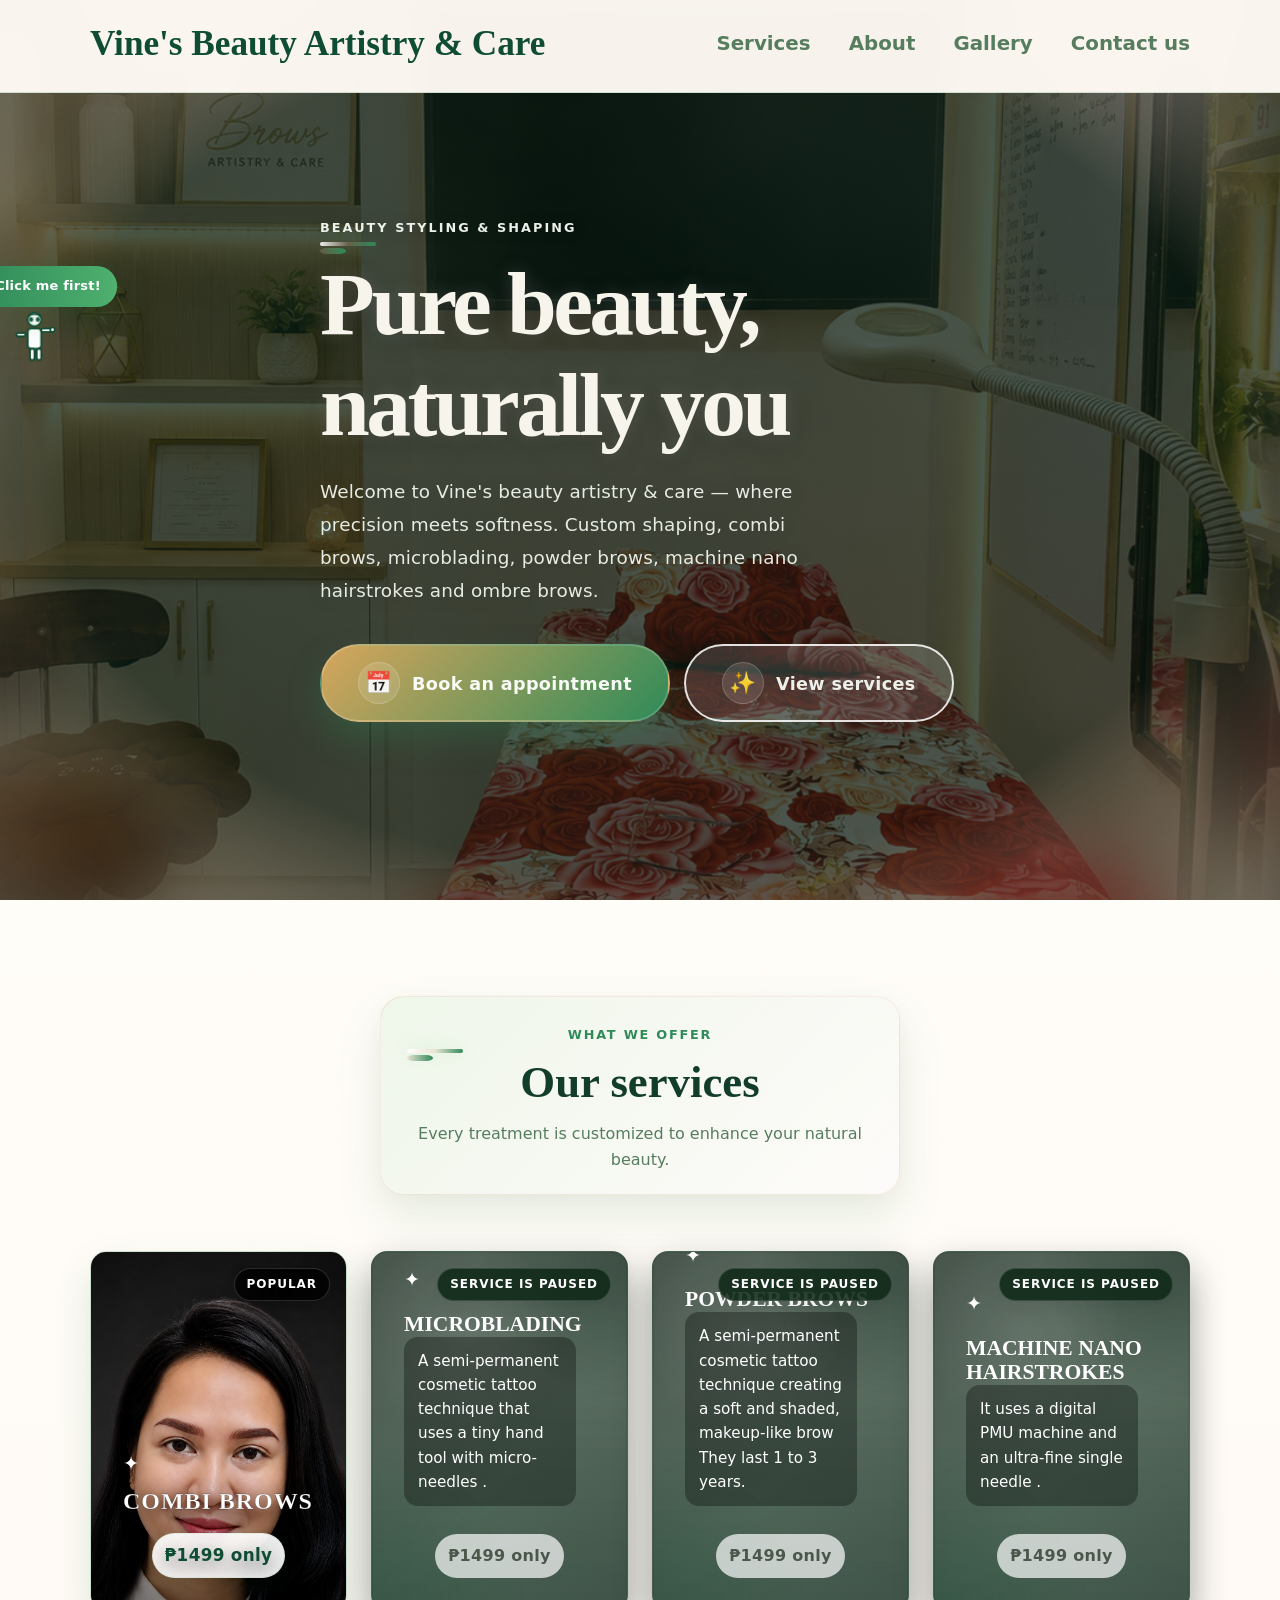
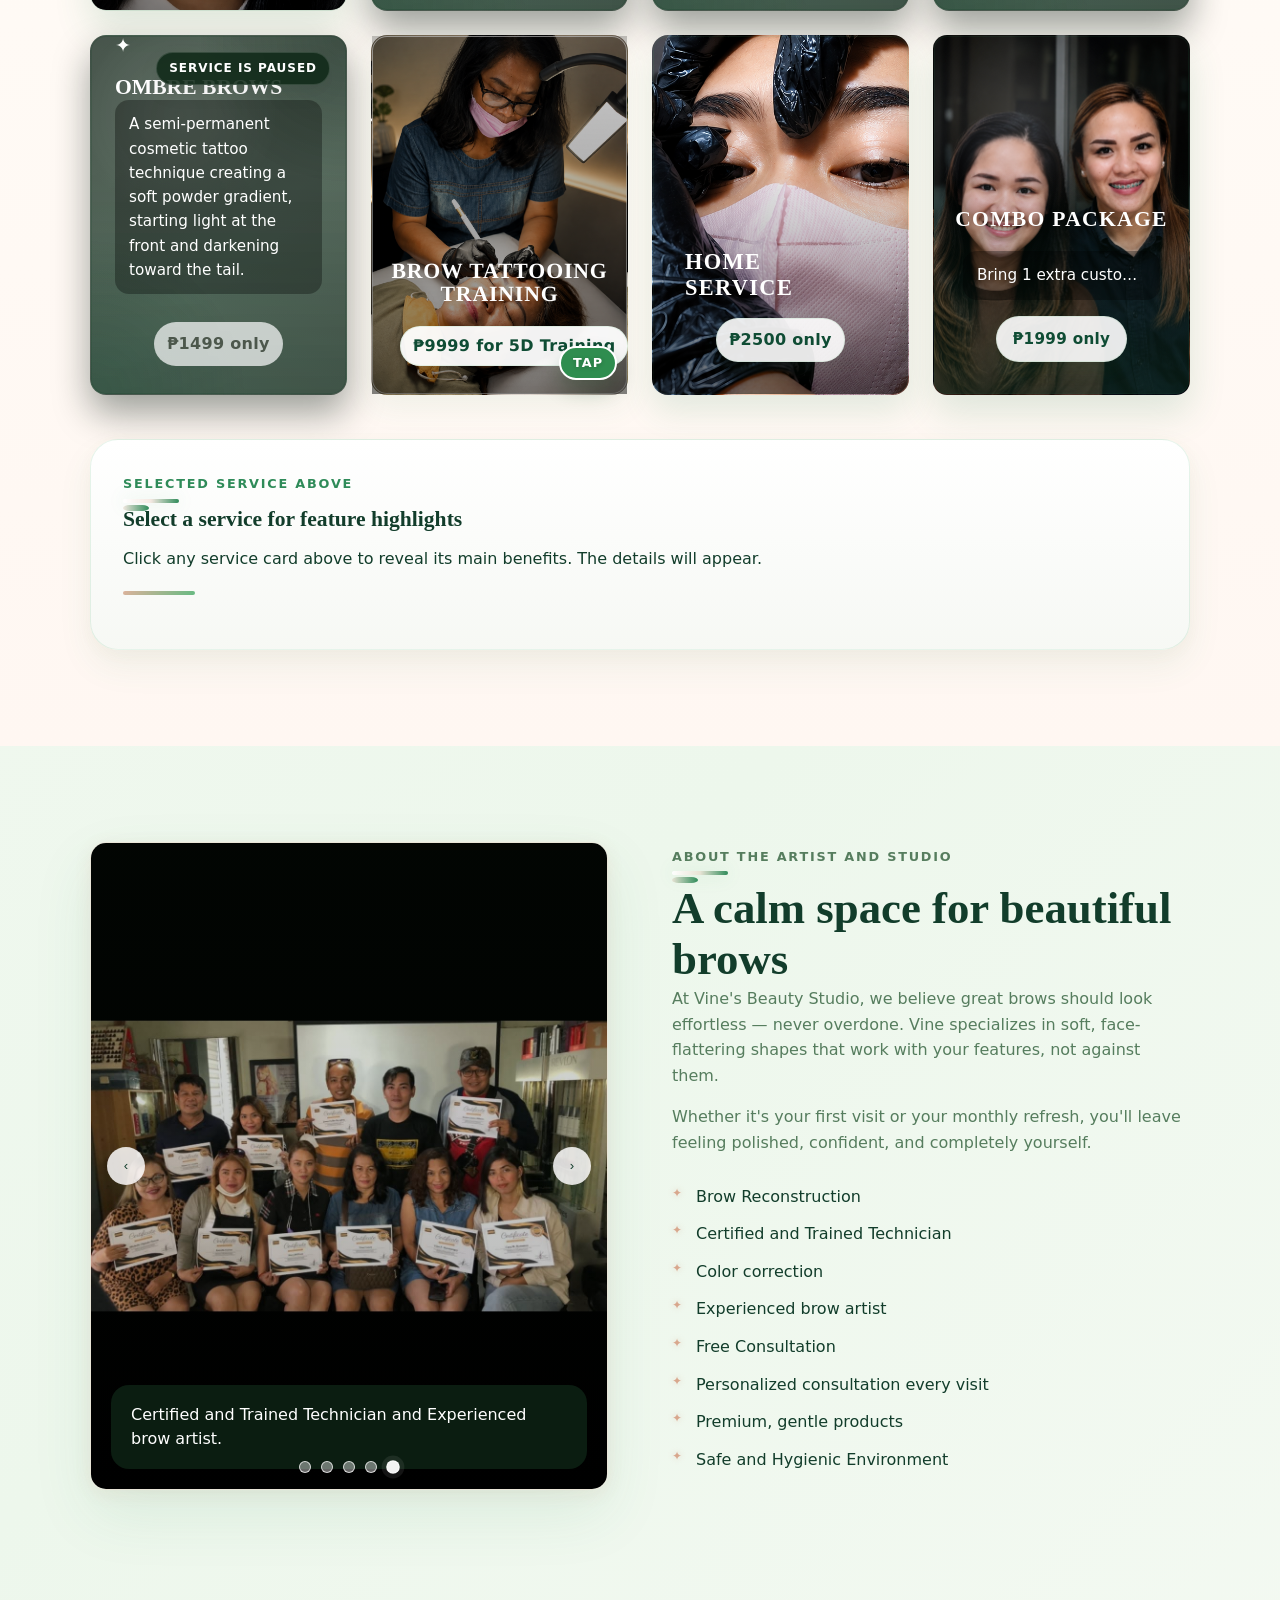
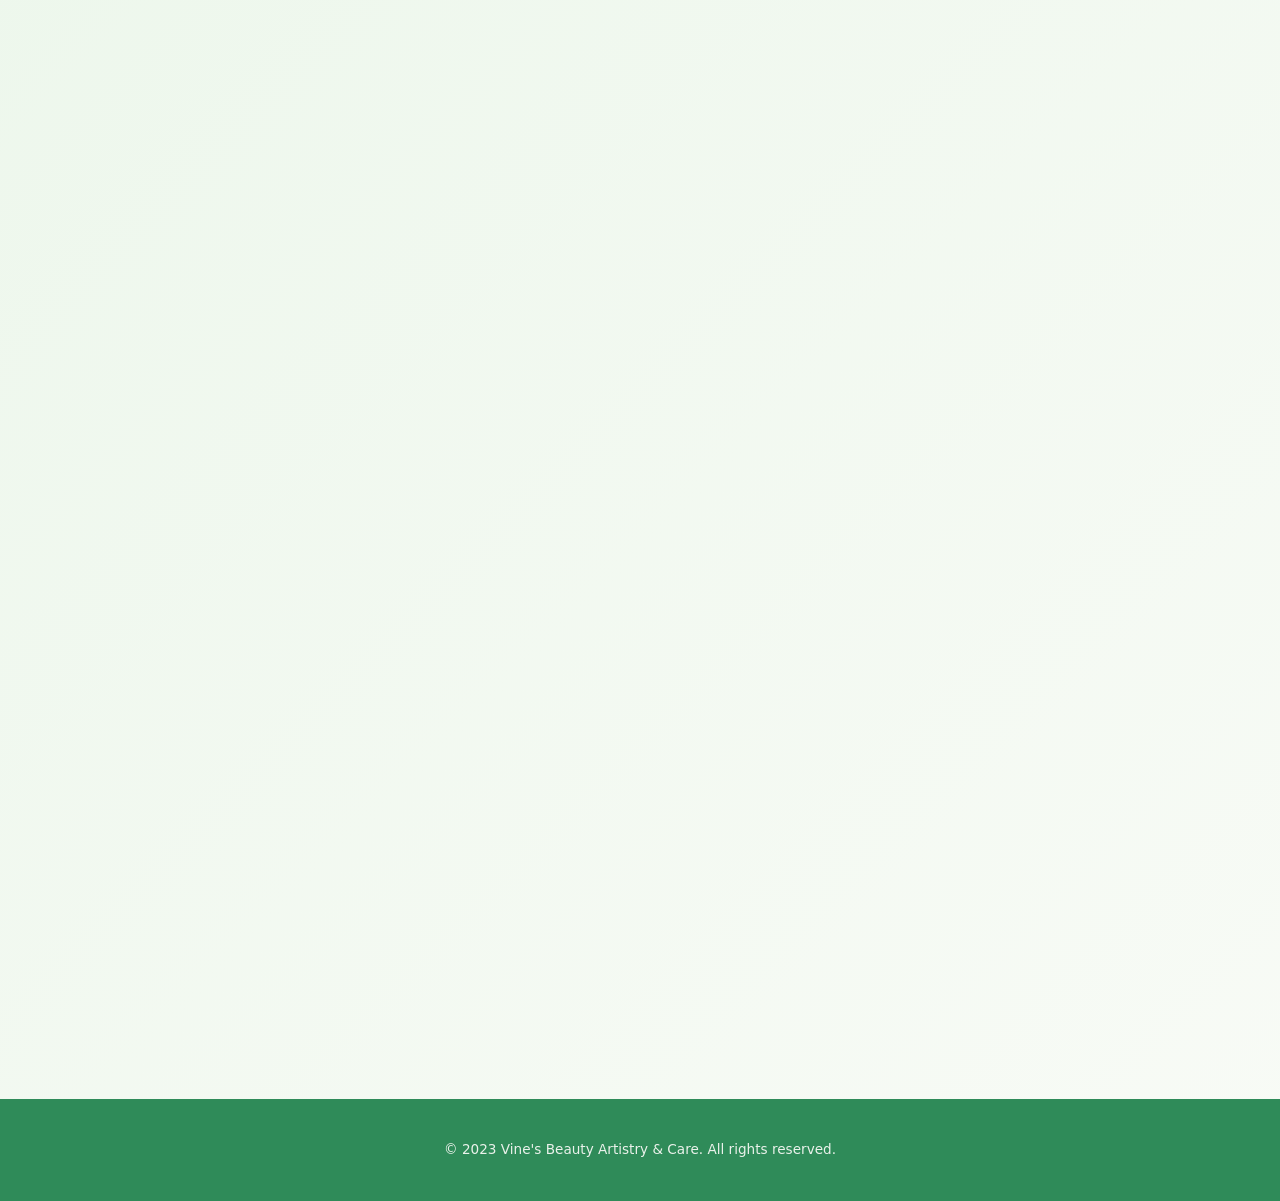
==== index.html @ ec3664be "Add files via upload" ====
<!DOCTYPE html>
<html lang="en">
<head>
  <meta charset="UTF-8">
  <meta name="viewport" content="width=device-width, initial-scale=1.0">
  <meta name="description" content="Vine's Beauty Artistry & Care — expert eyebrow shaping, lamination, and tinting in a calm, beautiful space.">
  <meta http-equiv="Content-Security-Policy" content="default-src 'self'; script-src 'self' 'unsafe-inline' https://fonts.googleapis.com https://fonts.gstatic.com; style-src 'self' 'unsafe-inline' https://fonts.googleapis.com https://fonts.gstatic.com; img-src 'self' data: https:; font-src 'self' https://fonts.gstatic.com data:; connect-src 'self' https://www.google.com https://formspree.io https://api.formspree.io; frame-src 'self' https://www.google.com; object-src 'none'; base-uri 'self'; form-action 'self' mailto: https://formspree.io; upgrade-insecure-requests">
  <meta http-equiv="X-Content-Type-Options" content="nosniff">
  <meta name="referrer" content="strict-origin-when-cross-origin">
  <meta name="permissions-policy" content="geolocation=(), microphone=(), camera=()">
  <title>Vine's Beauty Artistry & Care</title>
  <link rel="stylesheet" href="styles.css?v=8">
  <link rel="preconnect" href="https://fonts.googleapis.com">
  <link rel="preconnect" href="https://fonts.gstatic.com" crossorigin>
  <link href="https://fonts.googleapis.com/css2?family=Cormorant+Garamond:ital,wght@0,400;0,600;1,400&family=Outfit:wght@300;400;500;600&display=swap" rel="stylesheet">
  <!-- Styles consolidated in styles.css — moved inline styles to styles.css to match the inspected site's design and features. -->

</head>
<body>
  <header class="header" id="top">
    <nav class="nav container">
      <a href="#top" class="logo" id="site-logo">
       
        <span>Vine's Beauty Artistry & Care</span>
      </a>
      <button class="nav-toggle" id="nav-toggle" aria-label="Open menu">
        <span></span><span></span><span></span>
      </button>
      <ul class="nav-links" id="nav-links">
        <li><a href="#services">Services</a></li>
        <li><a href="#about">About</a></li>
        <li><a href="gallery.html" target="_blank">Gallery</a></li>
        <li><a href="#contact">Contact us</a></li>
      </ul>
    </nav>
  </header>

  <div class="logo-preview-modal" id="logo-preview-modal" aria-hidden="true">
    <div class="logo-preview-backdrop"></div>
    <div class="logo-preview-panel" role="dialog" aria-modal="true">
      <button class="close-logo-preview" id="close-logo-preview" aria-label="Close logo preview">×</button>
      <img src="logo/vines beauty.png" alt="Vine's logo enlarged preview" class="logo-preview-img" onerror="this.onerror=null; this.src='logo/vines-logo-fallback.svg';">
    </div>
  </div>
  <main>
    <section class="hero">
      <div class="hero-bg"></div>
      <div class="container hero-content tilt-surface">
        <p class="eyebrow">Beauty styling &amp; shaping</p>
        <h1 class="hero-title"><span class="hero-left">Pure&nbsp;beauty,</span><br><span class="hero-right">naturally you</span></h1>
        <p class="hero-text">Welcome to Vine's beauty artistry & care — where precision meets softness. Custom shaping, combi brows, microblading, powder brows, machine nano hairstrokes and ombre brows.</p>
        <div class="hero-actions">
          <a href="#contact" class="btn btn-primary booking-trigger hero-btn-left"><span class="btn-icon">📅</span>Book an appointment</a>
          <a href="#services" class="btn btn-outline hero-btn-right"><span class="btn-icon">✨</span>View services</a>
        </div>
      </div>
    </section>

    <section class="services section" id="services">
      <div class="container">

        <!-- Eyebrow helper: clickable waving character on the left of the Services area -->
        <div class="eyebrow-helper" role="button" tabindex="0" aria-label="Click me first" title="Click me first">
          <!-- Stylized person SVG with subtle details: eyes, eyebrow, soft bg ring -->
          <svg class="eyebrow-svg" viewBox="0 0 64 64" xmlns="http://www.w3.org/2000/svg" aria-hidden="true" role="img">
            <defs>
              <linearGradient id="g-emerald" x1="0" x2="1">
                <stop offset="0%" stop-color="#2f8b59" />
                <stop offset="100%" stop-color="#4fb06f" />
              </linearGradient>
            </defs>
            <!-- soft background ring for an elevated look -->

            <!-- head & face group (keeps original placement) -->
            <g class="helper-figure" transform="translate(0,0)">
              <!-- head -->
              <circle cx="20" cy="12" r="6" fill="#fff" stroke="url(#g-emerald)" stroke-width="1.4"/>

              <!-- eyes (will blink) -->
              <g class="face-eyes" fill="#123d2b">
                <ellipse class="eye" cx="17" cy="12" rx="1.1" ry="1.1" />
                <ellipse class="eye" cx="23" cy="12" rx="1.1" ry="1.1" />
              </g>

              <!-- eyebrow (stylized) -->
              <path class="brow" d="M15 9 C17 6.5, 23 6.5, 25 9" stroke="#123d2b" stroke-width="1.6" stroke-linecap="round" fill="none" />

              <!-- body -->
              <rect x="14" y="20" width="12" height="18" rx="3" fill="#fff" stroke="url(#g-emerald)" stroke-width="1.4"/>

              <!-- left arm (static) -->
              <rect x="4" y="24" width="8" height="3" rx="1.5" fill="#fff" stroke="url(#g-emerald)" stroke-width="1.1"/>

              <!-- right arm (waving) -->
              <g class="wave-arm">
                <rect x="26" y="20" width="10" height="3" rx="1.5" fill="#fff" stroke="url(#g-emerald)" stroke-width="1.1"/>
                <circle cx="36" cy="21" r="2" fill="#fff" stroke="url(#g-emerald)" stroke-width="1.1"/>
              </g>

              <!-- legs -->
              <rect class="leg leg-left" x="16" y="38" width="4" height="10" rx="2" fill="#fff" stroke="url(#g-emerald)" stroke-width="1.1"/>
              <rect class="leg leg-right" x="22" y="38" width="4" height="10" rx="2" fill="#fff" stroke="url(#g-emerald)" stroke-width="1.1"/>
            </g>
          </svg>

          <!-- Visible callout so users see the instruction immediately -->
          <span class="helper-callout" aria-hidden="true">Click me first!</span>

          <div class="helper-panel" role="dialog" aria-hidden="true">
            <p class="helper-text">If you want to avail a paused service, kindly direct message below.</p>
            <div class="helper-actions">
              <a href="#contact" class="btn btn-outline helper-btn">Message us</a>
              <button class="helper-close" aria-label="Close helper">Close</button>
            </div>
          </div>
        </div>

        <div class="section-header">
          <p class="eyebrow">What we offer</p>
          <h2>Our services</h2>
          <p class="section-desc">Every treatment is customized to enhance your natural beauty.</p>
        </div>
        <div class="service-grid">
          <article class="service-card training-card combi-card featured tilt-surface" data-service="COMBI BROWS" role="button" tabindex="0" aria-label="Show combi brows service features">
            <div class="combi-image-wrapper" aria-hidden="true">
              <img src="combi2.png" alt="Combi brows" />
            </div>
            <div class="training-overlay"></div>
            <div class="training-content">
              <div class="service-badge">Popular</div>
              <div class="service-icon">✦</div>
              <h3>COMBI BROWS</h3>
             
              <span class="price training-price">₱1499 only</span>
            </div>
          </article>
          <article class="service-card image-card unavailable tilt-surface" data-service="MICROBLADING" role="button" tabindex="0" aria-disabled="true" aria-label="Microblading currently unavailable">
            <div class="service-overlay"></div>
            <div class="image-card-content">
              <div class="service-badge unavailable-badge">Service is Paused</div>
              <div class="service-icon">✦</div>
              <h3>MICROBLADING</h3>
              <p>A semi-permanent cosmetic tattoo technique that uses a tiny hand tool with micro-needles .</p>
              <span class="price">₱1499 only</span>
            </div>
          </article>
          <article class="service-card image-card unavailable tilt-surface" data-service="POWDER BROWS" role="button" tabindex="0" aria-disabled="true" aria-label="Powder brows currently unavailable">
            <div class="service-overlay"></div>
            <div class="image-card-content">
              <div class="service-badge unavailable-badge">Service is Paused</div>
              <div class="service-icon">✦</div>
              <h3>POWDER BROWS</h3>
              <p>A semi-permanent cosmetic tattoo technique creating a soft and shaded, makeup-like brow They last 1 to 3 years.</p>
              <span class="price">₱1499 only</span>
            </div>
          </article>
          <article class="service-card image-card unavailable tilt-surface" data-service="MACHINE NANO HAIRSTROKES" role="button" tabindex="0" aria-disabled="true" aria-label="Machine nano hairstrokes currently unavailable">
            <div class="service-overlay"></div>
            <div class="image-card-content">
              <div class="service-badge unavailable-badge">Service is Paused</div>
              <div class="service-icon">✦</div>
              <h3>MACHINE NANO HAIRSTROKES</h3>
              <p>It uses a digital PMU machine and an ultra-fine single needle .</p>
              <span class="price">₱1499 only</span>
            </div>
          </article>
          <article class="service-card image-card ombre-card unavailable tilt-surface" data-service="OMBRE BROWS" role="button" tabindex="0" aria-disabled="true" aria-label="Ombre brows currently unavailable">
            <div class="service-overlay"></div>
            <div class="image-card-content">
              <div class="service-badge unavailable-badge">Service is Paused</div>
              <div class="service-icon">✦</div>
              <h3>OMBRE BROWS</h3>
              <p>A semi-permanent cosmetic tattoo technique creating a soft powder gradient, starting light at the front and darkening toward the tail.</p>
              <span class="price">₱1499 only</span>
            </div>
          </article>
          <article class="service-card training-card training-link tilt-surface" data-training-card="brow-tattooing" role="button" tabindex="0" aria-label="Learn more about Brow Tattooing Training" style="background-image: url('studio1.png');">
            <div class="training-overlay"></div>
            <div class="training-content">
              <div class="service-icon">✦</div>
              <h3 class="training-title"><span class="title-main">Brow tattooing</span><span class="title-sub">Training</span></h3>
             
              <span class="price training-price">₱9999 for 5D Training</span>
            </div>
          </article>
          <article class="service-card image-card home-service-card tilt-surface" data-service="HOME SERVICE" role="button" tabindex="0" aria-label="Show home service features" style="background-image: url('home12.png');">
            <div class="service-overlay"></div>
            <div class="image-card-content">
              <h3>Home Service</h3>
              <span class="price">₱2500 only</span>
            </div>
          </article>
          <article class="service-card image-card combo-package-card tilt-surface" data-service="COMBO PACKAGE" role="button" tabindex="0" aria-label="Show combo package service features" style="background-image: url('combo3.png'); background-position: center 28%;">
            <div class="service-overlay"></div>
            <div class="image-card-content">
              <h3>Combo package</h3>
              <p>Bring 1 extra customer</p>
              <span class="price">₱1999 only</span>
            </div>
          </article>
        </div>
        <div class="service-details-panel" id="service-details-panel" aria-live="polite">
          <div class="service-details-header">
            <p class="eyebrow">Selected service above</p>
            <h3 id="service-details-title">Select a service for feature highlights</h3>
            <p class="service-details-copy" id="service-details-copy">Click any service card above to reveal its main benefits. The details will appear.</p>
          </div>
          <ul class="service-feature-list" id="service-features-list" aria-label="Service highlights"></ul>
        </div>
          </div>
        </div>
      </div>
    </section>

    <section class="about section" id="about">
      <div class="container about-grid">
        <div class="about-visual">
          <div class="about-frame tilt-surface">
            <div class="about-slider" aria-roledescription="carousel" aria-label="Eyebrow highlights slideshow">
              <div class="about-slide" style="background-image: url('IMG_2808111.jpeg');" role="group" aria-roledescription="slide" aria-label="Soft natural brow shading highlight">
                <div class="slide-caption">Safe and Hygienic Environment with premium products.</div>
              </div>
              <div class="about-slide" style="background-image: url('high.jpg');" role="group" aria-roledescription="slide" aria-label="Full brow restoration and shimmer">
                <div class="slide-caption">Personalized consultation every visit and Free Consultation.</div>
              </div>
              <div class="about-slide" style="background-image: url('train.jpg');" role="group" aria-roledescription="slide" aria-label="Delicate hair strokes and sculpted arch">
                <div class="slide-caption">Delicate hair strokes and sculpted arch for everyday elegance.</div>
              </div>
              <div class="about-slide active" style="background-image: url('Combi-Browns/IMG_2798.jpeg');" role="group" aria-roledescription="slide" aria-label="Defined brows with subtle glow">
                <div class="slide-caption">Eyebrow tattoo healing process 4 to 8 weeks</div>
              </div>
              <div class="about-slide" style="background-image: url('cert..jpg');" role="group" aria-roledescription="slide" aria-label="Elegant brow shape and soft highlight">
                <div class="slide-caption">Certified and Trained Technician and Experienced brow artist.</div>
              </div>
              <button class="slide-nav prev" type="button" aria-label="Show previous highlight">‹</button>
              <button class="slide-nav next" type="button" aria-label="Show next highlight">›</button>
              <div class="slider-controls" role="tablist" aria-label="Slide selection">
                <button class="slide-dot" type="button" aria-label="Show slide 1"></button>
                <button class="slide-dot" type="button" aria-label="Show slide 2"></button>
                <button class="slide-dot" type="button" aria-label="Show slide 3"></button>
                <button class="slide-dot active" type="button" aria-label="Show slide 4"></button>
                <button class="slide-dot" type="button" aria-label="Show slide 5"></button>
              </div>
            </div>
          </div>
        </div>
        <div class="about-content">
          <p class="eyebrow">About the Artist and studio</p>
          <h2>A calm space for beautiful brows</h2>
          <p>At Vine's Beauty Studio, we believe great brows should look effortless — never overdone. Vine specializes in soft, face-flattering shapes that work with your features, not against them.</p>
          <p>Whether it's your first visit or your monthly refresh, you'll leave feeling polished, confident, and completely yourself.</p>
          <ul class="about-list">
            <li>Brow Reconstruction</li>
            <li>Certified and Trained Technician</li>
            <li>Color correction</li>
            <li>Experienced brow artist</li>
            <li>Free Consultation</li>
            <li>Personalized consultation every visit</li>
            <li>Premium, gentle products</li>
            <li>Safe and Hygienic Environment</li>
          </ul>
        </div>
      </div>
    </section>


    <section class="contact section" id="contact">
      <div class="container contact-grid">
        <div class="contact-info">
          <p class="eyebrow">Get in touch</p>
          <h2>Book your visit</h2>
          <p>Ready for your best brows? Request your preferred appointment time or direct message below.</p>
          <div class="contact-details">
            <div class="detail">
              <strong>Hours</strong>
              <span>Monday – Sunday, 8am – 7pm</span>
            </div>
            <div class="detail">
              <strong>Phone</strong>
              <a href="tel:+639165035223">09165035223</a>
            </div>
            <div class="detail">
              <strong>Messenger</strong>
              <span>Vine C. Parel</span>
            </div>
            <div class="detail">
              <strong>Facebook</strong>
              <a href="https://www.facebook.com/kelly.canoy.9" target="_blank" rel="noopener noreferrer">https://www.facebook.com/kelly.canoy.9</a>
            </div>

            <div class="detail">
              <strong>Email</strong>
              <a href="mailto:vinacanoy@gmail.com" target="_blank" rel="noopener noreferrer">vinacanoy@gmail.com</a>
            </div>
            <div class="detail">
              <strong>Location</strong>
              <span>48 Palawan Street, Quezon City, Metro Manila</span>
              <div class="map-container" aria-hidden="false">
                <iframe
                  src="https://www.google.com/maps?q=46%20Palawan%20Street%2C%20Quezon%20City%2C%20Metro%20Manila&output=embed"
                  allowfullscreen="" loading="lazy" referrerpolicy="no-referrer-when-downgrade"></iframe>
              </div>
              
            </div>
          </div>
        </div>
        <form class="contact-form" id="contact-form" novalidate action="https://formspree.io/f/xgogjvwv" data-endpoint="https://formspree.io/f/xgogjvwv" method="POST">
          <!-- Booking requests are sent through Formspree and delivered to the artist email. -->
          <input type="hidden" name="_replyto" id="_replyto">
          <input type="hidden" name="_subject" id="_subject" value="">
          <label>
            Name
            <input type="text" id="user_name" name="name" placeholder="Your name" required minlength="2" maxlength="80" autocomplete="name">
          </label>
          <label>
            Email
            <input type="email" id="user_email" name="email" placeholder="you@email.com" required maxlength="120" autocomplete="email" inputmode="email">
          </label>
          <label>
            Service
            <select id="service" name="service" required>
              <option value="">Choose a service</option>
              <option>BROW TATTOOING TRAINING</option>
              <option>COMBI BROWS</option>
              <option>MACHINE NANO HAIRSTROKES</option>
              <option>MICROBLADING</option>
              <option>OMBRE BROWS</option>
              <option>POWDER BROWS</option>
              <option>HOME SERVICE</option>
              <option>COMBO PACKAGE</option>
              <option>Not sure yet</option>
            </select>
          </label>
          <label>
            Preferred date
            <input type="date" id="preferred_date" name="preferred_date" required>
          </label>
          <label>
            Preferred time
            <input type="time" id="preferred_time" name="preferred_time" required>
          </label>
          <label>
            Message
            <textarea id="message" name="message" rows="4" placeholder="Questions, preferences, etc." maxlength="1000"></textarea>
          </label>
          <button type="submit" class="btn btn-primary btn-full" id="booking-submit">Send request</button>
          <p class="form-hint">We'll send you a confirmation and the artist will reach out to confirm your appointment.</p>
          <p class="form-note" id="form-note" hidden>✓ Thank you! We'll be in touch soon.</p>
          <p class="form-confirmation">The artist will review your request and confirm or reschedule the appointment if the requested slot is already taken.</p>
        </form>
      </div>
    </section>
  </main>

  <div class="training-modal" id="training-modal" aria-hidden="true">
    <div class="training-modal-backdrop"></div>
    <div class="training-modal-content" role="dialog" aria-modal="true" aria-labelledby="training-title">
      <button class="modal-close" id="training-modal-close" aria-label="Close training details">×</button>
      <h3 id="training-title">Transform Your Skills with Brow Tattooing Training</h3>
      <p class="training-modal-text">Are you ready to tap into the booming beauty industry? Brow tattooing is a high-demand skill that's perfect for makeup artists and estheticians looking to enhance natural beauty.</p>
      <p class="training-modal-text">Lucrative Career: Earn a great income as a certified SPMU artist</p>
      <p class="training-modal-text">Creative Expression: Help clients boost their confidence with perfect brows</p>
      <p class="training-modal-text">Flexibility: Work on your own schedule, be your own boss!</p>
      <p class="training-modal-text">Growing Demand: Join a thriving industry with endless opportunities</p>
      <p class="training-modal-text training-modal-tagline">Get Trained. Get Certified. Get Ahead!</p>
      <div class="training-modal-actions">
        <a href="#contact" class="btn btn-primary booking-trigger">Book training</a>
      </div>
    </div>
  </div>

  <div class="booking-overlay" id="booking-overlay" aria-hidden="true">
    <div class="booking-sheen"></div>
    <div class="booking-figure" aria-hidden="true">
      <div class="booking-figure-head"></div>
      <div class="booking-figure-body"></div>
      <div class="booking-figure-arm left"></div>
      <div class="booking-figure-arm right"></div>
      <div class="booking-figure-leg left"></div>
      <div class="booking-figure-leg right"></div>
    </div>
  </div>
  <footer class="footer">
    <div class="container footer-inner">

      <p class="footer-copy">&copy; 2023 Vine's Beauty Artistry & Care. All rights reserved.</p>
    </div>
  </footer>
 
  <script src="script.js"></script>
  <!-- Lightbox modal for single-image viewing -->
  <div id="lightbox" class="lightbox" aria-hidden="true">
    <div class="lightbox-backdrop"></div>
    <div class="lightbox-content" role="dialog" aria-modal="true">
      <button class="lightbox-close" aria-label="Close">×</button>
      <button class="lightbox-prev" aria-label="Previous image">‹</button>
      <div class="lightbox-figure">
        <img src="" alt="" class="lightbox-img">
        <p class="lightbox-caption"></p>
      </div>
      <button class="lightbox-next" aria-label="Next image">›</button>
    </div>
  </div>
  
  <script>
    // Auto-hide header: hide after inactivity, show on mouse/touch movement or focus
    (function(){
      const header = document.querySelector('.header');
      if(!header) return;
      header.classList.add('auto-hide');

      let hideTimer = null;
      const idleDelay = 2000; // ms before hiding
      const smallMoveThreshold = 8; // px — ignore tiny jitter
      let lastPos = { x: null, y: null };

      function clearHideTimer(){ if(hideTimer) { clearTimeout(hideTimer); hideTimer = null; } }
      function scheduleHide(delay = idleDelay){ clearHideTimer(); hideTimer = setTimeout(() => {
        header.classList.add('hidden');
        header.setAttribute('aria-hidden','true');
      }, delay); }

      function showHeader(){
        header.classList.remove('hidden');
        header.setAttribute('aria-hidden','false');
        scheduleHide();
      }

      function handlePointerMove(e){
        let x, y;
        if(e.touches && e.touches[0]){ x = e.touches[0].clientX; y = e.touches[0].clientY; }
        else { x = e.clientX; y = e.clientY; }
        if(lastPos.x === null || Math.hypot(x - lastPos.x, y - lastPos.y) > smallMoveThreshold){
          lastPos = { x, y };
          showHeader();
        }
      }

      // Show header when user focuses any control inside it (keyboard navigation)
      document.addEventListener('focusin', (evt)=>{ if(header.contains(evt.target)) showHeader(); });

      // Show on meaningful pointer movement or touch
      document.addEventListener('mousemove', handlePointerMove, { passive: true });
      document.addEventListener('touchstart', handlePointerMove, { passive: true });
      document.addEventListener('touchmove', handlePointerMove, { passive: true });

      // Also show when user scrolls or moves the cursor near the top edge
      document.addEventListener('wheel', showHeader, { passive: true });
      document.addEventListener('mouseenter', (e) => { if(e.clientY < 80) showHeader(); });

      // When user leaves the header area, re-arm a quicker hide
      header.addEventListener('mouseleave', () => scheduleHide(900));

      // Start auto-hide shortly after load
      scheduleHide(1200);

      // Make header focusable for accessibility if needed
      if(!header.hasAttribute('tabindex')) header.setAttribute('tabindex', '-1');
    })();
  </script>
  <script>
    // About section slideshow for eyebrow highlights
    (function(){
      const slider = document.querySelector('.about-slider');
      if(!slider) return;
      const slides = Array.from(slider.querySelectorAll('.about-slide'));
      const dots = Array.from(slider.querySelectorAll('.slide-dot'));
      let currentIndex = 0;
      let autoTimer = null;
      const slideDurations = [3000, 3000, 3000, 3000, 3000];
 
      function setActiveSlide(index){
        if(index < 0 || index >= slides.length) return;
        slides.forEach((slide, slideIndex) => {
          const isActive = slideIndex === index;
          slide.classList.toggle('active', isActive);
          slide.setAttribute('aria-hidden', String(!isActive));
        });
        dots.forEach((dot, dotIndex) => {
          const isActive = dotIndex === index;
          dot.classList.toggle('active', isActive);
          dot.setAttribute('aria-selected', String(isActive));
        });
        currentIndex = index;
      }

      function nextSlide(){
        setActiveSlide((currentIndex + 1) % slides.length);
      }
 
      function startAutoCycle(){
        stopAutoCycle();
        autoTimer = setTimeout(() => {
          nextSlide();
          startAutoCycle();
        }, slideDurations[currentIndex] || 3000);
      }

      function stopAutoCycle(){
        if(autoTimer){
          clearTimeout(autoTimer);
          autoTimer = null;
        }
      }

      dots.forEach((dot, index) => {
        dot.addEventListener('click', () => {
          setActiveSlide(index);
          startAutoCycle();
        });
      });

      const prevBtn = slider.querySelector('.slide-nav.prev');
      const nextBtn = slider.querySelector('.slide-nav.next');

      if(prevBtn){
        prevBtn.addEventListener('click', () => {
          setActiveSlide((currentIndex - 1 + slides.length) % slides.length);
          startAutoCycle();
        });
      }
      if(nextBtn){
        nextBtn.addEventListener('click', () => {
          setActiveSlide((currentIndex + 1) % slides.length);
          startAutoCycle();
        });
      }

      slider.addEventListener('mouseenter', stopAutoCycle);
      slider.addEventListener('mouseleave', startAutoCycle);
      slider.addEventListener('focusin', stopAutoCycle);
      slider.addEventListener('focusout', startAutoCycle);

      setActiveSlide(3);
      startAutoCycle();
    })();
  </script>
  <script>
    // Gentle 3D motion for the beauty experience: invite the eye to glide along the page.
    (function(){
      const reducedMotion = window.matchMedia('(prefers-reduced-motion: reduce)').matches;
      const surfaces = Array.from(document.querySelectorAll('.tilt-surface'));
      if(!surfaces.length || reducedMotion){
        surfaces.forEach(surface => {
          surface.style.setProperty('--tilt-x', '0deg');
          surface.style.setProperty('--tilt-y', '0deg');
          surface.style.setProperty('--scroll-depth', '0px');
          surface.style.setProperty('--scroll-tilt', '0deg');
          surface.style.setProperty('--hover-lift', '0px');
          surface.style.setProperty('--hover-scale', '1');
          surface.style.setProperty('--glow-x', '50%');
          surface.style.setProperty('--glow-y', '50%');
          surface.style.setProperty('--glow-alpha', '0.2');
        });
        return;
      }

      const clamp = (value, min, max) => Math.min(max, Math.max(min, value));

      function updateSurface(surface){
        const rect = surface.getBoundingClientRect();
        const centerY = rect.top + (rect.height / 2);
        const viewportCenter = window.innerHeight / 2;
        const distance = (viewportCenter - centerY) / viewportCenter;
        const scrollDepth = clamp(distance * -12, -12, 12);
        const scrollTilt = clamp(distance * 6, -8, 8);
        surface.style.setProperty('--scroll-depth', `${scrollDepth.toFixed(2)}px`);
        surface.style.setProperty('--scroll-tilt', `${scrollTilt.toFixed(2)}deg`);
      }

      function resetSurface(surface){
        surface.style.setProperty('--tilt-x', '0deg');
        surface.style.setProperty('--tilt-y', '0deg');
        surface.style.setProperty('--glow-x', '50%');
        surface.style.setProperty('--glow-y', '50%');
        surface.style.setProperty('--glow-alpha', '0.2');
      }

      surfaces.forEach(surface => {
        surface.addEventListener('pointermove', (event) => {
          const rect = surface.getBoundingClientRect();
          const x = event.clientX - rect.left;
          const y = event.clientY - rect.top;
          const rotateY = ((x / rect.width) - 0.5) * 12;
          const rotateX = (((y / rect.height) - 0.5) * -12);
          const glowX = `${(x / rect.width) * 100}%`;
          const glowY = `${(y / rect.height) * 100}%`;
          const glowAlpha = clamp(0.24 + Math.abs(rotateX) * 0.01 + Math.abs(rotateY) * 0.008, 0.24, 0.42);
          surface.style.setProperty('--tilt-y', `${rotateY.toFixed(2)}deg`);
          surface.style.setProperty('--tilt-x', `${rotateX.toFixed(2)}deg`);
          surface.style.setProperty('--glow-x', glowX);
          surface.style.setProperty('--glow-y', glowY);
          surface.style.setProperty('--glow-alpha', glowAlpha.toFixed(2));
        });

        surface.addEventListener('pointerleave', () => resetSurface(surface));
        surface.addEventListener('pointercancel', () => resetSurface(surface));
      });

      const updateScene = () => surfaces.forEach(updateSurface);
      window.addEventListener('scroll', updateScene, { passive: true });
      window.addEventListener('resize', updateScene);
      updateScene();
    })();
  </script>
  <script>
    (function(){
      const hero = document.querySelector('.hero');
      if(!hero) return;
      const reduced = window.matchMedia('(prefers-reduced-motion: reduce)').matches;
      if (reduced) {
        hero.classList.add('animate');
        return;
      }
      // Wait for load so fonts and layout settle, then animate
      window.addEventListener('load', () => {
        setTimeout(() => hero.classList.add('animate'), 260);
      });
    })();
  </script>
</body>
</html>
---- styles.css ----
*,
*::before,
*::after {
  box-sizing: border-box;
  margin: 0;
  padding: 0;
}

:root {
  --cream: #f7faf4;
  --warm-white: #f8fbf6;
  --blush: #ebf7ed;
  --blush-strong: #d7ead6;
  --emerald: #2f8b59;
  --emerald-dark: #0f4c34;
  --emerald-light: #4fb06f;
  --emerald-gloss: #8dd59a;
  --deep-green: #123d2b;
  --green-soft: #567d5e;
  --gold: #d7a65c;
  --rose-gold: #d8a78d;
  --rose-gold-dark: #b67360;
  --rose-gold-soft: rgba(216, 167, 141, 0.24);
  --accent-coral: #3f8c62;
  --accent-peach: #7ac189;
  --brow-arch: rgba(79, 176, 111, 0.28);
  --brow-shine: rgba(141, 213, 154, 0.32);
  --shadow: rgba(18, 61, 43, 0.18);
  --radius: 16px;
  --radius-sm: 10px;
}

html {
  scroll-behavior: smooth;
}

body {
  font-family: 'Outfit', system-ui, sans-serif;
  font-weight: 400;
  color: var(--deep-green);
  background: linear-gradient(135deg, #f5faf4 0%, #edf7ec 55%, #f8fbf6 100%);
  line-height: 1.6;
  position: relative;
}

body::before,
body::after {
  content: '';
  position: fixed;
  top: 0;
  bottom: 0;
  width: 110px;
  pointer-events: none;
  z-index: -1;
  background: radial-gradient(circle at 50% 20%, rgba(79, 176, 111, 0.2), transparent 46%),
              radial-gradient(circle at 50% 70%, var(--rose-gold-soft), transparent 42%),
              linear-gradient(180deg, rgba(141, 213, 154, 0.16), rgba(123, 193, 137, 0.08));
  mask-image: linear-gradient(to right, transparent 0%, black 20%, black 80%, transparent 100%);
  animation: drift 24s ease-in-out infinite;
}

body::before {
  left: 0;
  transform: skewX(4deg);
}

body::after {
  right: 0;
  transform: skewX(-4deg);
}

@media (max-width: 900px) {
  body::before,
  body::after {
    display: none;
  }

}

body.modal-open {
  overflow: hidden;
}

@keyframes drift {
  0%, 100% {
    transform: translateY(0) skewX(4deg);
    opacity: 0.9;
  }
  50% {
    transform: translateY(12px) skewX(4deg);
    opacity: 1;
  }
}

@keyframes pulseGlow {
  0%, 100% {
    box-shadow: 0 20px 40px rgba(46, 126, 85, 0.3);
  }
  50% {
    box-shadow: 0 28px 54px rgba(46, 126, 85, 0.45);
  }
}

@keyframes float {
  0%, 100% {
    transform: translateY(0) rotate(-12deg);
  }
  50% {
    transform: translateY(-8px) rotate(-12deg);
  }
}

/* Subtle card hover effect (lift + gentle scale) */

.container {
  width: min(1100px, 92%);
  margin: 0 auto;
}

h1, h2, h3 {
  font-family: 'Cormorant Garamond', Georgia, serif;
  font-weight: 600;
  line-height: 1.15;
}

h1 {
  font-size: clamp(3.6rem, 6vw, 5.8rem);
  letter-spacing: -0.02em;
  line-height: 1.03;
}

.hero h1 {
  font-size: clamp(4.8rem, 8vw, 7.8rem);
}

h2 {
  font-size: clamp(2rem, 4vw, 2.8rem);
}

h3 {
  font-size: 1.35rem;
}

em {
  font-style: italic;
  color: var(--emerald-dark);
}

.eyebrow {
  position: relative;
  font-size: 0.8rem;
  font-weight: 600;
  letter-spacing: 0.14em;
  text-transform: uppercase;
  color: var(--emerald);
  margin-bottom: 12px;
}
 
.hero .eyebrow {
  color: rgba(245, 249, 242, 0.96);
  text-shadow: 0 1px 14px rgba(0, 0, 0, 0.28);
  letter-spacing: 0.16em;
  opacity: 0;
  transform: translateY(10px);
  transition: opacity 0.6s ease 0.14s, transform 0.6s ease 0.14s;
}
 
.hero.animate .eyebrow {
  opacity: 1;
  transform: translateY(0);
}

.eyebrow::before {
  content: '';
  position: absolute;
  left: 0;
  bottom: -8px;
  width: 56px;
  height: 4px;
  border-radius: 999px;
  background: linear-gradient(90deg, rgba(255,255,255,0.9), var(--rose-gold-soft), var(--emerald));
  box-shadow: 0 0 18px rgba(79, 176, 111, 0.22);
}

.eyebrow::after {
  content: '';
  position: absolute;
  left: 0;
  bottom: -16px;
  width: 26px;
  height: 6px;
  border-radius: 50% / 100%;
  background: linear-gradient(90deg, var(--rose-gold-soft), var(--emerald));
}

.section {
  padding: 96px 0;
}

.section-header {
  position: relative;
  text-align: center;
  max-width: 520px;
  margin: 0 auto 56px;
  background: linear-gradient(135deg, rgba(141, 213, 154, 0.14), rgba(255, 255, 255, 0.95));
  padding: 28px 26px 22px;
  border-radius: 24px;
  border: 1px solid rgba(216, 167, 141, 0.22);
  box-shadow: 0 22px 48px rgba(47, 139, 89, 0.12), 0 4px 18px rgba(216, 167, 141, 0.09);
}

.section-header::after {
  content: '';
  position: absolute;
  inset: 0;
  border-radius: 24px;
  background: linear-gradient(120deg, transparent, var(--rose-gold-soft));
  opacity: 0.22;
  pointer-events: none;
}

.section-header > * {
  position: relative;
  z-index: 1;
}

.section-desc {
  color: var(--green-soft);
  margin-top: 12px;
}

/* Header */
.header {
  position: fixed;
  top: 0;
  left: 0;
  right: 0;
  z-index: 100;
  background: rgba(255, 250, 244, 0.97);
  backdrop-filter: blur(12px);
  border-bottom: 1px solid rgba(47, 139, 89, 0.2);
  padding: 0 0 4px;
  transition: transform 0.28s ease, opacity 0.28s ease;
}

.header.half-hidden {
  transform: translateY(-50%);
}

.nav {
  display: flex;
  align-items: center;
  justify-content: space-between;
  padding: 16px 0;
}

.logo {
  font-family: 'Cormorant Garamond', Georgia, serif;
  font-size: 2.2rem;
  font-weight: 700;
  color: var(--deep-green);
  text-decoration: none;
  display: inline-flex;
  align-items: center;
  gap: 14px;
}

.logo-img {
  width: clamp(88px, 9vw, 106px);
  height: clamp(88px, 9vw, 106px);
  object-fit: contain;
  display: inline-block;
}

.nav-links {
  display: flex;
  align-items: center;
  gap: 40px;
  list-style: none;
}

.nav-links a {
  color: var(--green-soft);
  text-decoration: none;
  font-size: 1.28rem;
  font-weight: 700;
  transition: color 0.2s, transform 0.2s;
}

.nav-links a:hover,
.nav-links a:focus-visible {
  transform: translateY(-1px);
}

.nav-cta {
  background: linear-gradient(135deg, var(--rose-gold), var(--emerald-light), var(--emerald));
  color: var(--warm-white) !important;
  padding: 16px 34px;
  font-size: 1.18rem;
  letter-spacing: 0.01em;
  border-radius: 999px;
  transition: background 0.2s, transform 0.2s !important;
  box-shadow: 0 14px 30px rgba(47, 139, 89, 0.22), 0 10px 22px rgba(79, 176, 111, 0.15);
  position: relative;
}


.logo span {
  color: var(--emerald-dark);
}

.logo {
  cursor: pointer;
}

.logo-preview-modal {
  position: fixed;
  inset: 0;
  z-index: 400;
  display: none;
  place-items: center;
  background: rgba(14, 42, 22, 0.6);
  backdrop-filter: blur(10px);
}

.logo-preview-modal.active {
  display: grid;
}

.logo-preview-backdrop {
  position: absolute;
  inset: 0;
  background: rgba(10, 33, 16, 0.72);
}

.logo-preview-panel {
  position: relative;
  width: min(520px, 90vw);
  max-width: 520px;
  background: rgba(255, 255, 255, 0.98);
  border-radius: 24px;
  padding: 26px;
  box-shadow: 0 24px 60px rgba(0, 0, 0, 0.28);
  z-index: 1;
  text-align: center;
}

.logo-preview-img {
  width: 100%;
  height: auto;
  max-height: 360px;
  object-fit: contain;
  border-radius: 18px;
}

.close-logo-preview {
  position: absolute;
  top: 14px;
  right: 14px;
  width: 34px;
  height: 34px;
  border: none;
  border-radius: 50%;
  background: rgba(31, 107, 62, 0.1);
  color: var(--deep-green);
  font-size: 1.3rem;
  line-height: 1;
  cursor: pointer;
}

.nav-links {
  display: flex;
  align-items: center;
    gap: 38px;
    list-style: none;
  }

  .nav-links a {
    color: var(--green-soft);
    text-decoration: none;
    font-size: 1.24rem;
    font-weight: 700;
    transition: color 0.2s, transform 0.2s;
  }

  .nav-links a:hover {
    color: var(--emerald-dark);
    transform: translateY(-1px);
  }

  .nav-cta {
      background: linear-gradient(135deg, var(--rose-gold), var(--emerald-light), var(--emerald)) !important;
    color: var(--warm-white) !important;
    padding: 14px 30px;
    border-radius: 999px;
    font-size: 1.16rem;
    transition: background 0.2s, transform 0.2s !important;
    box-shadow: 0 14px 30px rgba(47, 139, 89, 0.22);
  }

.nav-toggle {
  display: none;
  flex-direction: column;
  gap: 5px;
  background: none;
  border: none;
  cursor: pointer;
  padding: 4px;
}

.nav-toggle span {
  display: block;
  width: 24px;
  height: 2px;
  background: var(--deep-green);
  border-radius: 2px;
  transition: transform 0.2s, opacity 0.2s;
}

/* Buttons */
.btn {
  display: inline-block;
  padding: 14px 28px;
  border-radius: 999px;
  font-family: inherit;
  font-size: 0.95rem;
  font-weight: 500;
  text-decoration: none;
  cursor: pointer;
  border: 2px solid transparent;
  transition: background 0.2s, color 0.2s, border-color 0.2s, box-shadow 0.2s;
  box-shadow: 0 10px 20px rgba(47, 139, 89, 0.08);
}

.btn-primary {
  background: linear-gradient(135deg, var(--rose-gold), var(--emerald-light), var(--emerald));
  color: var(--warm-white);
  box-shadow: 0 12px 24px rgba(47, 139, 89, 0.18), 0 10px 18px rgba(216, 167, 141, 0.18);
  border-color: rgba(255, 255, 255, 0.18);
}
 
.btn-primary:hover {
  background: linear-gradient(135deg, var(--rose-gold-dark), var(--emerald), var(--emerald-dark));
}
 
.btn-outline {
  background: transparent;
  color: var(--deep-green);
  border-color: var(--deep-green);
}
 
.btn-outline:hover {
  background: linear-gradient(135deg, var(--rose-gold), var(--emerald));
  color: var(--warm-white);
  border-color: transparent;
}
 
.hero-actions .btn {
  font-size: 1.05rem;
  padding: 16px 34px;
  font-weight: 600;
}
 
.hero-actions .btn-primary {
  background: linear-gradient(135deg, #d7a65c, #2f8b59);
  box-shadow: 0 16px 34px rgba(47, 139, 89, 0.28);
}
 
.hero-actions .btn-outline {
  color: rgba(245, 249, 242, 0.96);
  border-color: rgba(255, 255, 255, 0.85);
  background: rgba(255, 255, 255, 0.14);
}
 
.hero-actions .btn:hover,
.hero-actions .btn:focus-visible {
  transform: translateY(-1px) scale(1.01);
}
 
.hero-actions .btn:active {
  transform: translateY(0) scale(0.98);
  box-shadow: 0 12px 26px rgba(47, 139, 89, 0.28);
}
 
.hero-actions .btn-primary:active {
  background: linear-gradient(135deg, #c69d4f, #247049);
}
 
.hero-actions .btn-outline:active {
  background: rgba(79, 176, 111, 0.18);
  color: var(--emerald-dark);
}
 
.hero-actions .btn-icon {
  display: inline-flex;
  align-items: center;
  justify-content: center;
  margin-right: 10px;
  font-size: 1.4rem;
  width: 46px;
  height: 46px;
  border-radius: 50%;
  background: rgba(255, 255, 255, 0.24);
  border: 1px solid rgba(255, 255, 255, 0.28);
  color: rgba(47, 71, 54, 0.95);
  transition: background 0.2s ease, color 0.2s ease, transform 0.2s ease, box-shadow 0.2s ease;
}
 
.hero-actions .btn:hover .btn-icon,
.hero-actions .btn:focus-visible .btn-icon,
.hero-actions .btn:active .btn-icon {
  background: linear-gradient(135deg, rgba(215, 166, 92, 0.95), rgba(47, 139, 89, 0.95));
  color: #ffffff;
  transform: scale(1.08);
  box-shadow: 0 10px 24px rgba(47, 139, 89, 0.24);
}
 
.btn-full {
  width: 100%;
  border: none;
}

/* Hero */
.hero {
  position: relative;
  min-height: 100vh;
  display: flex;
  align-items: center;
  padding: 120px 0 80px;
  overflow: hidden;
  /* Dark overlay kept here; the actual hero photo is moved into .hero-bg so it can be softly masked/faded at the edges */
  /* Increased overlay alpha to darken the background image for better contrast and elegance */
  background: linear-gradient(rgba(4, 19, 9, 0.70), rgba(4, 19, 9, 0.70));
}
 
.hero::before,
.hero::after {
  content: '';
  position: absolute;
  border-radius: 100% / 40%;
  filter: blur(12px);
  opacity: 0.74;
  animation: float 20s ease-in-out infinite;
}

.hero::before {
  width: 340px;
  height: 120px;
  top: 18%;
  right: -70px;
  background: radial-gradient(circle at 50% 40%, var(--rose-gold-soft), transparent 55%);
  transform: rotate(-12deg);
}

.hero::after {
  width: 220px;
  height: 80px;
  top: 36%;
  left: -40px;
  background: radial-gradient(circle at 50% 50%, var(--rose-gold-soft), transparent 52%);
  transform: rotate(24deg);
}

.hero-bg {
  position: absolute;
  inset: 0;
  z-index: 0;
  background: none; /* images rendered in pseudo-elements for better control */
}

/* Blurred halo: larger blurred copy of the photo that extends beyond the hero area to softly blend edges */
.hero-bg::before {
  content: '';
  position: absolute;
  /* extend beyond the box to allow a soft feathered halo at the edges */
  top: -8%; left: -8%; right: -8%; bottom: -8%;
  background: url('studio.png') center/cover no-repeat;
  filter: blur(32px) saturate(1.03) brightness(0.96);
  transform: scale(1.03);
  z-index: 0;
  pointer-events: none;
  /* fade this blurred halo out toward the outer edges so it doesn't create harsh artifacts */
  -webkit-mask-image: radial-gradient(ellipse at center, rgba(0,0,0,1) 56%, rgba(0,0,0,0) 100%);
  mask-image: radial-gradient(ellipse at center, rgba(0,0,0,1) 56%, rgba(0,0,0,0) 100%);
}

/* Crisp center: the main photo sits above the halo and is slightly masked at the edges for a delicate feather */
.hero-bg::after {
  content: '';
  position: absolute;
  inset: 0;
  background:
    /* decorative radial highlights sit on top of the image for the site's look */
    /* Increased alpha to darken the photo while preserving highlights */
    linear-gradient(135deg, rgba(6, 24, 16, 0.72) 0%, rgba(6, 24, 16, 0.72) 100%),
    radial-gradient(circle at 75% 20%, rgba(255, 255, 255, 0.14), transparent 24%),
    radial-gradient(circle at 25% 16%, rgba(255, 255, 255, 0.10), transparent 18%),
    radial-gradient(circle at 60% 8%, rgba(255, 255, 255, 0.12), transparent 20%),
    radial-gradient(circle at 35% 35%, rgba(255, 255, 255, 0.08), transparent 14%),
    radial-gradient(circle at 18% 25%, rgba(79, 176, 111, 0.10), transparent 24%),
    radial-gradient(ellipse 70% 60% at 80% 20%, rgba(79, 176, 111, 0.10), transparent),
    radial-gradient(circle at 35% 38%, rgba(215, 166, 92, 0.06), transparent 32%),
    radial-gradient(ellipse 50% 50% at 10% 80%, rgba(141, 213, 154, 0.10), transparent),
    url('studio.png') center/cover no-repeat;
  z-index: 1;
  pointer-events: none;
  /* delicate feather for the crisp image so it blends naturally into the halo */
  -webkit-mask-image: radial-gradient(ellipse at center, rgba(0,0,0,1) 66%, rgba(0,0,0,0) 100%);
  mask-image: radial-gradient(ellipse at center, rgba(0,0,0,1) 66%, rgba(0,0,0,0) 100%);
}

/* ensure hero content sits above the background layers */
.hero-content {
  position: relative;
  z-index: 2;
}

@media (max-width: 900px) {
  .hero-bg::before {
    -webkit-mask-image: radial-gradient(ellipse at center, rgba(0,0,0,1) 70%, rgba(0,0,0,0) 100%);
    mask-image: radial-gradient(ellipse at center, rgba(0,0,0,1) 70%, rgba(0,0,0,0) 100%);
    filter: blur(22px);
    top: -6%; left: -6%; right: -6%; bottom: -6%;
  }
  .hero-bg::after {
    -webkit-mask-image: radial-gradient(ellipse at center, rgba(0,0,0,1) 78%, rgba(0,0,0,0) 100%);
    mask-image: radial-gradient(ellipse at center, rgba(0,0,0,1) 78%, rgba(0,0,0,0) 100%);
  }
}
@media (max-width: 900px) {
  .hero-bg {
    -webkit-mask-image: radial-gradient(ellipse at center, rgba(0,0,0,1) 76%, rgba(0,0,0,0) 100%);
    mask-image: radial-gradient(ellipse at center, rgba(0,0,0,1) 76%, rgba(0,0,0,0) 100%);
  }
}

.hero-content {
  position: relative;
  max-width: 640px;
}
 
.hero-text {
  font-size: 1.15rem;
  color: rgba(241, 247, 239, 0.94);
  margin: 24px 0 36px;
  max-width: 520px;
  line-height: 1.8;
  letter-spacing: 0.01em;
  text-shadow: 0 2px 20px rgba(4, 19, 9, 0.24);
  opacity: 0;
  transform: translateY(16px);
  filter: blur(1px);
  transition: opacity 0.72s ease 0.22s, transform 0.72s ease 0.22s, filter 0.72s ease 0.22s;
  will-change: opacity, transform;
}
 
.hero.animate .hero-text {
  opacity: 1;
  transform: translateY(0);
  filter: blur(0);
}
 
.hero-title,
.hero-title span {
  font-size: clamp(4.4rem, 7vw, 7.8rem);
  font-weight: 700;
  letter-spacing: -0.04em;
  line-height: 0.98;
  color: #f7f4ec;
  text-shadow: 0 4px 24px rgba(0, 0, 0, 0.32), 0 0 18px rgba(255, 255, 255, 0.18);
}
 
.hero-actions .btn {
  font-size: 1.1rem;
  padding: 16px 36px;
  font-weight: 700;
  letter-spacing: 0.02em;
}
 
.hero-actions .btn-icon {
  display: inline-flex;
  align-items: center;
  justify-content: center;
  margin-right: 12px;
  width: 42px;
  height: 42px;
  border-radius: 50%;
  font-size: 1.35rem;
  background: rgba(255, 255, 255, 0.12);
  border: 1px solid rgba(255, 255, 255, 0.18);
  transition: background 0.25s ease, color 0.25s ease, transform 0.25s ease, box-shadow 0.25s ease;
}
 
.hero-actions .btn:hover .btn-icon,
.hero-actions .btn:focus-visible .btn-icon,
.hero-actions .btn:active .btn-icon {
  background: linear-gradient(135deg, rgba(215, 166, 92, 0.98), rgba(47, 139, 89, 0.98));
  color: #ffffff;
  transform: scale(1.08);
  box-shadow: 0 14px 32px rgba(47, 139, 89, 0.28);
}
 
.btn-icon {
  display: inline-flex;
  align-items: center;
  justify-content: center;
  margin-right: 10px;
  font-size: 1.1rem;
}

.hero-actions {
  display: flex;
  flex-wrap: wrap;
  gap: 14px;
}

/* Hero split-line slide-in animations - refined for elegance */
.hero-title {
  display: inline-block;
  white-space: nowrap;
  position: relative;
}
.hero-left,
.hero-right {
  display: inline-block;
  will-change: transform, opacity, filter;
  opacity: 0;
  filter: blur(3px) saturate(1.02);
  transition: filter 420ms ease, opacity 420ms ease;
  text-shadow: 0 6px 18px rgba(34, 68, 46, 0.06);
}
.hero-left { transform: translate3d(-118%,0,0) scale(0.995); }
.hero-right { transform: translate3d(118%,0,0) scale(0.995); }

/* center flourish line that gently appears as words approach */
.hero-title::after {
  content: '';
  position: absolute;
  left: 50%;
  top: 44%;
  transform: translateX(-50%);
  width: 0;
  height: 2px;
  border-radius: 2px;
  background: linear-gradient(90deg, rgba(255,255,255,0.0), rgba(79,176,111,0.14), rgba(255,255,255,0.0));
  opacity: 0;
}

.hero.animate .hero-left {
  animation: slideInFromLeft 1100ms cubic-bezier(.22,.9,.18,1) both;
  animation-delay: 0.12s;
}
.hero.animate .hero-right {
  animation: slideInFromRight 1100ms cubic-bezier(.22,.9,.18,1) both;
  animation-delay: 0.22s;
}

@keyframes slideInFromLeft {
  0% { transform: translate3d(-118%,0,0) scale(0.995); opacity: 0; filter: blur(4px); }
  55% { transform: translate3d(6%,0,0) scale(1.02); opacity: 1; filter: blur(0.8px); }
  80% { transform: translate3d(-2%,0,0) scale(1.01); }
  100% { transform: translate3d(0,0,0) scale(1); opacity: 1; filter: blur(0); }
}

@keyframes slideInFromRight {
  0% { transform: translate3d(118%,0,0) scale(0.995); opacity: 0; filter: blur(4px); }
  55% { transform: translate3d(-6%,0,0) scale(1.02); opacity: 1; filter: blur(0.8px); }
  80% { transform: translate3d(2%,0,0) scale(1.01); }
  100% { transform: translate3d(0,0,0) scale(1); opacity: 1; filter: blur(0); }
}

/* animate center flourish */
.hero.animate .hero-title::after {
  animation: centerLine 900ms cubic-bezier(.22,.9,.18,1) 0.16s both;
}
@keyframes centerLine {
  0% { width: 0; opacity: 0; }
  45% { width: 220px; opacity: 0.16; }
  80% { width: 120px; opacity: 0.12; }
  100% { width: 60px; opacity: 0.08; }
}

/* Buttons: softer, slower entrance with subtle lift and sheen */
.hero-btn-left,
.hero-btn-right {
  opacity: 0;
  transform: translate3d(0,8px,0) scale(0.995);
}
.hero-btn-left { transform: translate3d(-28px,8px,0) scale(0.995); }
.hero-btn-right { transform: translate3d(28px,8px,0) scale(0.995); }
.hero.animate .hero-btn-left {
  animation: btnSlideLeft 880ms cubic-bezier(.22,.9,.18,1) 0.62s both;
}
.hero.animate .hero-btn-right {
  animation: btnSlideRight 880ms cubic-bezier(.22,.9,.18,1) 0.66s both;
}
@keyframes btnSlideLeft { from { transform: translate3d(-28px,8px,0) scale(0.995); opacity: 0; } to { transform: translate3d(0,0,0) scale(1); opacity: 1; } }
@keyframes btnSlideRight { from { transform: translate3d(28px,8px,0) scale(0.995); opacity: 0; } to { transform: translate3d(0,0,0) scale(1); opacity: 1; } }

/* final polish: slight sheen on primary CTA after it settles */
.hero.animate .btn-primary {
  transition: box-shadow 420ms ease, transform 420ms ease;
}
.btn-primary:hover { transform: translateY(-3px) scale(1.01); box-shadow: 0 20px 40px rgba(47,139,89,0.18); }

@media (max-width: 740px) {
  .hero-left,
  .hero-right {
    display: block;
    transform: none !important;
    opacity: 1 !important;
    filter: none !important;
    white-space: normal;
    text-align: center;
  }
  .hero-title { white-space: normal; }
  .hero-actions { justify-content: center; }
  .hero-title::after { display: none; }
}

.thank-you-hero {
  min-height: calc(100vh - 88px);
  padding-top: 140px;
  padding-bottom: 80px;
}

.thank-you-hero .hero-content {
  max-width: 720px;
  text-align: center;
}

.thank-you-hero .hero-text {
  margin-bottom: 34px;
}

.thank-you-features {
  padding-top: 40px;
  padding-bottom: 80px;
}

.feature-grid {
  display: grid;
  grid-template-columns: repeat(3, minmax(220px, 1fr));
  gap: 22px;
  margin-top: 24px;
}

.feature-card {
  padding: 28px 24px;
  background: rgba(255, 255, 255, 0.82);
  border: 1px solid rgba(79, 176, 111, 0.12);
  border-radius: 24px;
  box-shadow: 0 18px 42px rgba(47, 139, 89, 0.08);
}

.feature-card h3 {
  margin-bottom: 14px;
}

.feature-card p {
  color: var(--green-soft);
  line-height: 1.75;
}

@media (max-width: 860px) {
  .feature-grid {
    grid-template-columns: 1fr;
  }
}


/* Services */
.services {
  background: linear-gradient(180deg, #fffdf8 0%, #fff7f2 100%);
}

.service-grid {
  display: grid;
  grid-template-columns: repeat(auto-fit, minmax(240px, 1fr));
  gap: 24px;
}

/* Ensure all service cards share a consistent baseline height and layout */
.service-card {
  display: flex;
  flex-direction: column;
  min-height: 360px; /* uniform card height */
}

/* Make image/training content fill the card and align content to bottom for consistent appearance */
.service-card .image-card-content,
.service-card .training-content,
.service-card .combi-content {
  flex: 1 1 auto;
  display: flex;
  flex-direction: column;
  justify-content: flex-end; /* keep headings and price at the bottom */
}

/* Ensure non-image cards' paragraphs don't push card taller unexpectedly */
.service-card .image-card-content p {
  margin: 0 0 8px;
  max-width: 100%;
}

.service-details-panel {
  position: relative;
  margin-top: 44px;
  padding: 34px 32px 30px;
  border-radius: 28px;
  background: linear-gradient(180deg, rgba(255, 255, 255, 0.96), rgba(246, 248, 244, 0.96));
  border: 1px solid rgba(79, 176, 111, 0.14);
  box-shadow: 0 16px 34px rgba(47, 139, 89, 0.08), 0 4px 18px rgba(216, 167, 141, 0.06);
}
 
.service-details-panel::before {
  content: none;
}
 
.service-details-header {
  max-width: 720px;
  margin-bottom: 24px;
}
 
.service-details-header::after {
  content: '';
  display: block;
  width: 72px;
  height: 4px;
  margin-top: 18px;
  border-radius: 999px;
  background: linear-gradient(135deg, rgba(216, 167, 141, 0.86), rgba(79, 176, 111, 0.86));
}
 
.service-details-copy {
  color: var(--deep-green);
  margin-top: 14px;
  max-width: 760px;
  font-size: 1rem;
  line-height: 1.7;
}

.service-feature-list {
  list-style: none;
  display: grid;
  gap: 14px;
  margin-top: 18px;
}

.service-feature-list li {
  position: relative;
  padding: 18px 22px;
  border-radius: 20px;
  border: 1px solid rgba(79, 176, 111, 0.16);
  background: linear-gradient(135deg, rgba(247, 250, 244, 0.94), rgba(231, 245, 231, 0.98));
  color: var(--deep-green);
  box-shadow: 0 18px 38px rgba(47, 139, 89, 0.08);
  opacity: 0;
  transform: translateY(24px) scale(0.98);
  animation: bounceIn 0.5s forwards ease-out;
}

.service-details-actions {
  margin-top: 24px;
}

.service-details-panel .btn {
  padding: 14px 26px;
}

.service-details-panel .btn:hover {
  box-shadow: 0 16px 36px rgba(46, 126, 85, 0.2);
}
 
.service-details-panel.active,
.service-details-panel.highlighted {
  border-color: rgba(79, 176, 111, 0.24);
  box-shadow: 0 16px 32px rgba(47, 139, 89, 0.08), 0 0 0 1px rgba(216, 167, 141, 0.14);
  transform: translateY(0);
}
 
.service-details-panel.active .service-details-header h3 {
  color: var(--emerald-dark);
}
 
.service-details-panel.active .service-details-copy {
  color: var(--deep-green);
}
 
.service-feature-list li {
  position: relative;
  padding-left: 44px;
}
 
.service-feature-list li::before {
  content: '✦';
  position: absolute;
  left: 14px;
  top: 50%;
  transform: translateY(-50%);
  color: var(--emerald-dark);
  font-size: 1rem;
}
 
.service-result-gallery {
  margin-top: 22px;
  border-top: 1px solid rgba(47, 139, 89, 0.16);
  padding-top: 20px;
}

.service-result-header {
  margin-bottom: 14px;
}

.service-result-header h4 {
  margin: 0;
  font-size: 1.1rem;
  color: var(--deep-green);
}

.service-result-row {
  display: flex;
  gap: 16px;
  overflow-x: auto;
  padding-bottom: 8px;
  scrollbar-width: thin;
}

.combi-result-face {
  flex: 0 0 250px;
  min-width: 250px;
  background: rgba(255, 255, 255, 0.72);
  border: 1px solid rgba(47, 139, 89, 0.12);
  border-radius: 18px;
  padding: 12px;
  box-shadow: 0 12px 28px rgba(47, 139, 89, 0.08);
}

.combi-result-face-label {
  font-size: 0.8rem;
  font-weight: 700;
  letter-spacing: 0.08em;
  text-transform: uppercase;
  color: var(--emerald-dark);
  margin-bottom: 10px;
}

.combi-result-images {
  display: flex;
  gap: 10px;
}

.combi-result-frame {
  flex: 1;
}

.combi-result-frame img {
  display: block;
  width: 100%;
  /* show full image without cropping while fitting within the 100px limit */
  height: auto;
  max-height: 100px;
  object-fit: contain;
  border-radius: 12px;
  border: 1px solid rgba(47, 139, 89, 0.12);
  background: #edf7ef;
}

.combi-result-frame span {
  display: block;
  margin-top: 7px;
  text-align: center;
  font-size: 0.78rem;
  font-weight: 700;
  letter-spacing: 0.04em;
  text-transform: uppercase;
  color: var(--deep-green);
}

.service-card[data-service] {
  cursor: pointer;
}

.service-card[data-service]:focus-visible {
  outline: 3px solid rgba(79, 176, 111, 0.35);
  outline-offset: 5px;
}

.service-card.active {
  border-color: rgba(79, 176, 111, 0.42);
  box-shadow: 0 24px 56px rgba(47, 139, 89, 0.14), inset 0 1px 0 rgba(255, 255, 255, 0.3);
  transform: translateY(-5px) scale(1.01);
}
 
.service-card.active::before {
  opacity: 0;
}
 
.service-card.active::after {
  opacity: 0;
}
 
.service-card.active .service-icon {
  color: #ffffff;
  text-shadow: 0 2px 12px rgba(0, 0, 0, 0.25);
}
.service-card.active .price {
  color: var(--emerald-dark);
  text-shadow: none;
}
 
.service-card.active .service-badge {
  background: rgba(255, 255, 255, 0.16);
  color: #fffdfb;
  border-color: rgba(255, 255, 255, 0.3);
  box-shadow: 0 8px 22px rgba(0, 0, 0, 0.2);
}
 
@keyframes bounceIn {
  0% {
    opacity: 0;
    transform: translateY(24px) scale(0.98);
  }
  60% {
    opacity: 1;
    transform: translateY(-8px) scale(1.02);
  }
  100% {
    opacity: 1;
    transform: translateY(0) scale(1);
  }
}

.service-card {
  position: relative;
  background: var(--cream);
  border: 1px solid rgba(216, 167, 141, 0.18);
  border-radius: var(--radius);
  padding: 32px 28px;
  --mx: 50%;
  --my: 50%;
  --card-scale: 1.02;
  --card-ty: -6px;
  transform-origin: var(--mx) var(--my);
  transition: transform 220ms cubic-bezier(.2,.9,.2,1), box-shadow 220ms cubic-bezier(.2,.9,.2,1);
  will-change: transform, box-shadow;
  overflow: hidden;
  box-shadow: inset 0 0 0 1px rgba(255, 255, 255, 0.6), 0 12px 30px rgba(47, 139, 89, 0.08);
  transform: perspective(900px) rotateX(var(--tilt-rotateX, 0deg)) rotateY(var(--tilt-rotateY, 0deg)) scale(calc(var(--card-scale, 1) * var(--surface-scale, 1))) translateY(var(--card-ty, -6px));
}

.service-card::before,
.service-card::after {
  content: '';
  position: absolute;
  opacity: 0;
  pointer-events: none;
}

.tilt-surface {
  transform-style: preserve-3d;
  perspective: 900px;
  transition: transform 220ms ease, box-shadow 220ms ease;
  will-change: transform;
  transform: perspective(900px) rotateX(var(--tilt-rotateX, 0deg)) rotateY(var(--tilt-rotateY, 0deg)) scale(var(--surface-scale, 1));
}

.reveal-on-scroll {
  opacity: 0;
  transform: translateY(24px) scale(0.98);
  transition: opacity 0.72s ease, transform 0.72s ease;
}

.reveal-on-scroll.is-visible {
  opacity: 1;
  transform: translateY(0) scale(1);
}

.service-card:hover {
  transform: perspective(900px) rotateX(var(--tilt-rotateX, 0deg)) rotateY(var(--tilt-rotateY, 0deg)) scale(calc(var(--card-scale, 1) * var(--surface-scale, 1))) translateY(var(--card-ty, -6px));
  box-shadow: 0 34px 90px rgba(34, 68, 46, 0.26), 0 0 0 1px rgba(216, 167, 141, 0.14);
}

.service-card.featured {
background: linear-gradient(145deg, var(--rose-gold-soft), #eaf5ea 58%, #eef9f1);
  border-color: var(--emerald);
}
  
.service-card.combo-package-card {
  background:
  radial-gradient(circle at top right, rgba(216, 167, 141, 0.18), transparent 34%),
  radial-gradient(circle at bottom left, rgba(79, 176, 111, 0.22), transparent 36%),
  linear-gradient(135deg, #f4f0ec 0%, #dfded7 32%, #d8ecc8 58%, #cbe3c1 100%);
  border-color: rgba(47, 139, 89, 0.24);
  box-shadow:
    inset 0 0 0 1px rgba(47, 139, 89, 0.1),
    0 18px 36px rgba(47, 139, 89, 0.16);
}

/* Combo Package heading: uppercase and green to match site accents */
.service-card.combo-package-card h3 {
  text-transform: uppercase;
  letter-spacing: 0.06em;
  color: var(--emerald-dark) !important;
  font-weight: 800;
  margin: 8px 0 6px;
  display: inline-block; /* keep heading on a single line */
  white-space: nowrap; /* prevent wrapping 'package' to next line */
}

/* Center combo package content (icon, title, price) to match other image cards */
.service-card.combo-package-card {
  /* show the image at the top full-width, with text content below */
  position: relative;
  display: flex;
  flex-direction: column;
  align-items: stretch; /* allow image to be full width */
  justify-content: flex-start;
  padding: 0;
  gap: 0;
  min-height: 360px;
  overflow: hidden;
  border-radius: 14px;
}

/* make the combo package card behave like other image cards with a full-card background */
.service-card.combo-package-card.image-card {
  background-size: cover;
  background-position: center 28%;
}

.service-card.combo-package-card.image-card .image-card-content {
  justify-content: flex-end;
  align-items: center;
  padding: 42px 18px 18px;
}

.service-card.combo-package-card.image-card .image-card-content h3 {
  margin: 10px 0 6px;
}

.service-card.combo-package-card.image-card .image-card-content p {
  margin-bottom: 6px;
}

/* place the diamond/service icon as an overlay at top-left, consistent with other image cards */
.service-card.combo-package-card .service-icon {
  position: absolute;
  left: 12px;
  top: 12px;
  width: 34px;
  height: 34px;
  display: inline-flex;
  align-items: center;
  justify-content: center;
  background: rgba(255,255,255,0.92);
  border-radius: 50%;
  color: var(--emerald-dark);
  box-shadow: 0 8px 16px rgba(34,68,46,0.08);
  z-index: 4;
  font-size: 1rem;
}

/* content area below image */
.service-card.combo-package-card h3,
.service-card.combo-package-card p,
.service-card.combo-package-card .price {
  padding: 14px 18px;
  text-align: center;
}

.service-card.combo-package-card h3 {
  margin: 6px 0 4px;
  text-transform: uppercase;
  color: #ffffff !important;
  font-weight: 800;
}

.service-card.combo-package-card p {
  margin: 0 0 8px;
  color: #ffffff;
  white-space: nowrap;
  overflow: hidden;
  text-overflow: ellipsis;
}

.service-card.combo-package-card .price {
  margin-bottom: 14px;
  font-size: 0.95rem;
  padding: 10px 16px;
}

.service-card.home-service-card {
  border-color: rgba(79, 176, 111, 0.22);
  box-shadow:
    inset 0 0 0 1px rgba(79, 176, 111, 0.1),
    0 16px 32px rgba(47, 139, 89, 0.14);
}
 
.service-card.unavailable {
/* Match combo-package-card look: darker paused service styling for better contrast */
  background:
    radial-gradient(circle at top right, rgba(15, 28, 22, 0.35), transparent 34%),
    radial-gradient(circle at bottom left, rgba(22, 62, 41, 0.28), transparent 36%),
    linear-gradient(135deg, rgba(20, 38, 28, 0.78) 0%, rgba(36, 59, 45, 0.78) 32%, rgba(41, 68, 52, 0.78) 58%, rgba(29, 46, 35, 0.78) 100%);
  border-color: rgba(15, 60, 37, 0.34);
  box-shadow:
    inset 0 0 0 1px rgba(15, 60, 37, 0.18),
    0 18px 36px rgba(10, 28, 20, 0.4);
  opacity: 1;
  filter: none;
  cursor: not-allowed;
  pointer-events: none;
}
 
 .service-card.unavailable .service-badge {
   background: rgba(12, 30, 19, 0.94);
   color: #ffffff;
   border-color: rgba(255, 255, 255, 0.16);
 }
  
 .service-card.unavailable .service-icon,
 .service-card.unavailable .price,
 .service-card.unavailable p {
   color: rgba(234, 242, 237, 0.92);
 }
 
 .service-card.unavailable h3 {
   color: #ffffff !important;
 }
  
 .service-card.unavailable .service-overlay {
   opacity: 0.6;
}
 

.training-card {
  background-size: cover;
  background-position: center;
  border-color: transparent;
  padding: 0;
  min-height: 360px;
  overflow: visible;
}

/* COMBI BROWS card: image with combo-package decorative overlay, focused on the eyebrow area */
.training-card.combi-card {
  /* keep border and subtle accents but avoid covering the image so photos remain original */
  background: transparent; /* allow the inline image to show without a tinted backdrop */
  border-color: rgba(47, 139, 89, 0.24);
  box-shadow:
    inset 0 0 0 1px rgba(47, 139, 89, 0.10),
    0 18px 36px rgba(47, 139, 89, 0.16);
  position: relative; /* ensure wrapper absolute positioning works */
  overflow: hidden;
}

/* Remove dark overlay so combi image shows in original brightness */
.training-card.combi-card .training-overlay {
  position: absolute;
  inset: 0;
  background: transparent; /* no darkening */
  z-index: 1;
}

/* Ensure content sits above the overlay and is high-contrast */
.training-card.combi-card .training-content {
  position: relative;
  z-index: 2;
  color: #ffffff !important;
  text-shadow: 0 6px 18px rgba(0, 0, 0, 0.6) !important;
}

.training-card.combi-card .training-content h3 {
  color: #ffffff !important;
  font-weight: 800;
  letter-spacing: 0.04em;
  margin: 0 0 8px;
  /* subtle outline to help on busy images */
  -webkit-text-stroke: 0.3px rgba(0,0,0,0.5);
  text-shadow: 0 6px 20px rgba(0,0,0,0.65) !important;
}

.training-card.combi-card .training-content .service-icon {
  color: #ffffff !important;
  font-size: 1.2rem;
  margin-bottom: 8px;
  filter: drop-shadow(0 8px 22px rgba(0,0,0,0.5)) !important;
}

.training-card.combi-card .training-content .price,
.training-card.combi-card .training-content .training-price {
  color: var(--emerald-dark) !important;
}

/* Center and nudge the Brow Tattooing training title downward further so it matches combi placement */
.service-card[data-training-card="brow-tattooing"] .training-content {
  display: flex;
  flex-direction: column;
  align-items: center; /* center horizontally */
  justify-content: center; /* vertically center */
  /* stronger downward nudge so icon/title/price sit closer to the bottom like combi */
  transform: translateY(24%);
  padding-top: 44px; /* increase top padding to move content down */
  padding-bottom: 8px; /* prevent overflow */
  height: 100%;
  text-align: center;
}


.service-card[data-training-card="brow-tattooing"] .training-content h3 {
  margin-top: 8px; /* slightly lower from previous */
  margin-bottom: 12px;
  font-weight: 800;
  line-height: 1.06;
  color: #ffffff !important; /* enforce bright white */
  text-shadow: 0 10px 30px rgba(0,0,0,0.72) !important; /* stronger shadow for legibility */
  -webkit-text-stroke: 0.4px rgba(0,0,0,0.6); /* subtle outline */
  display: inline-block; /* allow backdrop */
  background: rgba(0,0,0,0.22); /* subtle dark backdrop for busy images */
  padding: 6px 10px;
  border-radius: 8px;
  text-align: center; /* center the stacked lines */
}

/* Two-line title parts for Brow Tattooing training */
.service-card[data-training-card="brow-tattooing"] .training-title {
  display: inline-flex;
  flex-direction: column;
  align-items: center;
  gap: 4px; /* single-space appearance */
}
/* Make both lines the same font-size and weight */
.service-card[data-training-card="brow-tattooing"] .training-title .title-main,
.service-card[data-training-card="brow-tattooing"] .training-title .title-sub {
  font-size: 1.44rem; /* slightly reduced */
  font-weight: 800;
  letter-spacing: 0.06em; /* match Home Service spacing */
  text-transform: uppercase; /* force uppercase for both lines */
  display: block; /* ensure each span is its own line */
  white-space: nowrap; /* prevent internal wrapping like 'tattooing' breaking onto next line */
  color: #ffffff !important; /* ensure white heading on image */
}

/* Responsive sizing for smaller screens: keep both lines equal */
@media (max-width: 740px) {
  .service-card[data-training-card="brow-tattooing"] .training-title .title-main,
  .service-card[data-training-card="brow-tattooing"] .training-title .title-sub {
    font-size: 1.28rem;
    white-space: normal; /* allow wrapping on very small screens */
  }
}

/* Remove the boxed backdrop and shadows inside the Brow Tattooing training card */
.service-card[data-training-card="brow-tattooing"] .training-content h3 {
  background: none !important; /* remove dark box */
  padding: 0 !important;
  border-radius: 0 !important;
  text-shadow: none !important; /* remove heavy shadow */
  -webkit-text-stroke: 0 !important; /* remove stroke */
  box-shadow: none !important;
}

.service-card[data-training-card="brow-tattooing"] .training-content {
  background: transparent !important; /* clear any backdrop */
  text-shadow: none !important;
}

.service-card[data-training-card="brow-tattooing"] .training-content .service-icon,
.service-card[data-training-card="brow-tattooing"] .training-content .price,
.service-card[data-training-card="brow-tattooing"] .training-content .training-price {
  color: #ffffff !important; /* force white for icon and price */
  text-shadow: none !important; /* remove any shadowing */
  filter: none !important; /* remove drop-shadows/filters */
  -webkit-text-stroke: 0 !important; /* remove outlines */
  box-shadow: none !important; /* remove pill shadows */
  background: transparent !important; /* avoid translucent dark backdrops */
}

/* keep icon sizing and spacing */
.service-card[data-training-card="brow-tattooing"] .training-content .service-icon {
  font-size: 1.2rem; /* match combi icon size */
  margin-bottom: 8px; /* same spacing as combi */
}

.service-card[data-training-card="brow-tattooing"] .training-content .training-price,
.service-card[data-training-card="brow-tattooing"] .training-content .price {
  box-shadow: none !important; /* remove pill shadow */
  border-color: rgba(79,176,111,0.12) !important;
}

.service-card[data-training-card="brow-tattooing"] .training-content .service-icon {
  margin-bottom: 6px;
  font-size: 1.4rem; /* slightly larger icon */
  line-height: 1;
}

.service-card[data-training-card="brow-tattooing"] .training-content .training-price {
  margin-top: 8px;
}

/* The wrapper holds an <img> that fills the card and uses object-position to crop to the eyebrows */
.combi-image-wrapper {
  position: absolute;
  inset: 0;
  z-index: 0;
  overflow: hidden;
}
.combi-image-wrapper img {
  width: 100%;
  height: 120%; /* slight zoom to allow crop adjustments */
  object-fit: cover;
  /* move the visible area downward a bit to focus on eyebrows */
  object-position: 50% 40% !important;
  display: block;
  transform: translateY(0%); /* reset translate so object-position controls vertical focus */
}

/* Ensure training content sits above the image */
.training-card .training-overlay,
.training-card .training-content {
  position: relative;
  z-index: 2;
}

/* On narrow screens, nudge the crop further up */
@media (max-width: 740px) {
  .combi-image-wrapper img {
    height: 140%;
    object-position: 50% 18%;
    transform: translateY(-10%);
  }
}

/* On narrow screens the card is taller relative to width; nudge the crop further up */
@media (max-width: 740px) {
  .training-card.combi-card {
    background-position: 75% 18%, 25% 82%, center, 50% 22%;
  }
}

.service-card.image-card {
  position: relative;
  background-size: cover;
  background-position: 55% 38%;
  border-color: transparent;
  padding: 0;
  min-height: 360px;
  overflow: hidden;
  color: #ffffff;
}

.service-card.image-card::before {
  content: '';
  position: absolute;
  inset: 0;
  background: linear-gradient(180deg, rgba(0,0,0,0.10), rgba(0,0,0,0.46));
  z-index: 1;
}

.service-card.image-card .service-overlay {
  position: absolute;
  inset: 0;
  background: radial-gradient(circle at 35% 22%, rgba(255,255,255,0.16), transparent 32%), linear-gradient(180deg, transparent 38%, rgba(18, 61, 43, 0.42) 100%);
  z-index: 1;
}

/* Zoom & focal tweak for Home Service card to better frame the face */
.service-card.home-service-card {
  background-size: 220% !important; /* stronger zoom to focus on face & hands */
  background-position: 50% 36% !important; /* center and lift focal point slightly */
}

/* Slightly darken only the Home Service card image for better contrast */
.service-card.home-service-card .service-overlay {
  background: radial-gradient(circle at 35% 22%, rgba(255,255,255,0.06), transparent 32%), linear-gradient(180deg, transparent 42%, rgba(0,0,0,0.62) 100%);
}

@media (max-width: 740px) {
  .service-card.home-service-card {
    background-size: 240% !important; /* extra zoom on small screens */
    background-position: 50% 40% !important;
  }
}

/* Darken overlay specifically for Home Service card to slightly darken the visible image */
.service-card.home-service-card::before {
  content: '';
  position: absolute;
  inset: 0;
  background: linear-gradient(180deg, rgba(0,0,0,0.18), rgba(0,0,0,0.62));
  z-index: 1;
  pointer-events: none;
}

/* Also strengthen the card's internal overlay for consistent tinting */
.service-card.home-service-card .service-overlay {
  background: radial-gradient(circle at 50% 28%, rgba(255,255,255,0.04), transparent 20%), linear-gradient(180deg, transparent 28%, rgba(0,0,0,0.56) 100%);
  z-index: 1;
}

.service-card.image-card.powder-card .service-overlay {
  background: radial-gradient(circle at 35% 22%, rgba(255,255,255,0.08), transparent 28%), linear-gradient(180deg, transparent 35%, rgba(0,0,0,0.58) 100%);
}

.service-card.image-card .image-card-content {
  position: relative;
  z-index: 2;
  padding: 32px;
  height: 100%;
  display: flex;
  flex-direction: column;
  justify-content: flex-end;
}

/* Make the Home Service card heading larger and more prominent */
.service-card.home-service-card .image-card-content h3 {
  font-size: 1.4rem;
  font-weight: 800;
  letter-spacing: 0.06em; /* slightly increased for uppercase */
  margin: 0 0 8px;
  text-transform: uppercase; /* force uppercase for Home Service */
}

@media (max-width: 740px) {
  .service-card.home-service-card .image-card-content h3 {
    font-size: 1.12rem;
  }
}

.service-card.image-card h3,
.service-card.image-card p,
.service-card.image-card .service-icon {
  color: #ffffff;
}

.service-card.image-card .service-icon {
  margin-bottom: 16px;
}

.service-card.image-card .price {
  background: rgba(255, 255, 255, 0.8);
  color: var(--emerald-dark);
  border: none;
  box-shadow: 0 6px 16px rgba(18, 61, 43, 0.08);
}

/* Make specific service titles green like combo package */
.service-card.image-card[data-service="MICROBLADING"] .image-card-content h3,
.service-card.image-card[data-service="POWDER BROWS"] .image-card-content h3,
.service-card.image-card[data-service="MACHINE NANO HAIRSTROKES"] .image-card-content h3,
.service-card.image-card[data-service="OMBRE BROWS"] .image-card-content h3,
.service-card[data-training-card="brow-tattooing"] .training-content h3 {
  color: var(--emerald-dark) !important;
}

/* Force paused unavailable service titles white */
.service-card.image-card.unavailable .image-card-content h3 {
  color: #ffffff !important;
}

/* Match the other image cards so the icon sits at the same placement */
.service-card.image-card.ombre-card .image-card-content {
  justify-content: flex-end;
  align-items: flex-start;
  padding: 24px 24px 28px;
  text-align: left;
  transform: none;
}

.service-card.image-card.ombre-card .service-icon {
  margin-bottom: 14px;
}

.service-card.image-card.ombre-card h3 {
  margin-top: 0;
}

.service-card.image-card.ombre-card p {
  max-width: 100%;
  margin-left: 0;
}

/* No powder-card specific overrides; reverting to shared image-card styles */

.service-card.image-card p {
  max-width: 90%;
  background: rgba(0,0,0,0.32);
  padding: 12px 14px;
  border-radius: 14px;
  margin-bottom: 18px;
}

.service-card.image-card .service-icon {
  color: #ffffff;
}

.combi-card {
  background-size: 70%;
  background-position: 50% 18%;
}

.combi-card .training-overlay {
  position: absolute;
  inset: 0;
  background: linear-gradient(180deg, rgba(0, 0, 0, 0.08), rgba(0, 0, 0, 0.26));
}

.training-card .training-overlay {
  position: absolute;
  inset: 0;
  background: linear-gradient(180deg, rgba(0, 0, 0, 0.12), rgba(0, 0, 0, 0.32));
}

.training-link {
  position: relative;
  cursor: pointer;
  -webkit-font-smoothing: antialiased;
  text-rendering: geometricPrecision;
}

.training-link::after {
  content: 'Tap';
  position: absolute;
  bottom: 14px;
  right: 10px;
  min-width: 56px;
  height: 34px;
  display: inline-flex;
  align-items: center;
  justify-content: center;
  padding: 0 12px;
  border-radius: 999px;
  background: #2f8d4f;
  background-image: none;
  color: #ffffff;
  font-size: 0.8rem;
  line-height: 1;
  font-weight: 800;
  letter-spacing: 0.08em;
  text-transform: uppercase;
  text-shadow: 0 1px 4px rgba(0,0,0,0.22);
  border: 2px solid #ffffff;
  box-shadow: 0 10px 20px rgba(15, 71, 34, 0.24);
  z-index: 7;
  opacity: 1;
  mix-blend-mode: normal;
  transition: transform 0.18s ease, box-shadow 0.18s ease, opacity 0.18s ease;
  pointer-events: none;
  will-change: transform, box-shadow;
  transform: translateZ(0);
  backface-visibility: hidden;
  -webkit-backface-visibility: hidden;
  -webkit-font-smoothing: antialiased;
  text-rendering: optimizeLegibility;
  filter: none;
  animation: none;
}

.training-link:hover {
  transform: translateY(var(--card-ty, -6px)) scale(var(--card-scale, 1.02));
}

.training-link:hover::after {
  transform: translateX(6px) translateZ(0) scale(calc(var(--card-scale, 1.02) * 1.03));
  box-shadow: 0 18px 32px rgba(46, 126, 85, 0.32);
}

.training-modal {
  position: fixed;
  inset: 0;
  z-index: 200;
  display: grid;
  place-items: center;
  padding: 32px;
  opacity: 0;
  visibility: hidden;
  transition: opacity 0.25s ease, visibility 0.25s ease;
}

.training-modal.active {
  opacity: 1;
  visibility: visible;
}

.training-modal-backdrop {
  position: absolute;
  inset: 0;
  background: rgba(16, 41, 18, 0.55);
  backdrop-filter: blur(6px);
}

.training-modal-content {
  position: relative;
  width: min(620px, 100%);
  background: rgba(255, 255, 255, 0.98);
  border-radius: 24px;
  box-shadow: 0 24px 70px rgba(34, 68, 46, 0.24);
  padding: 36px 32px;
  z-index: 1;
}

.modal-close {
  position: absolute;
  top: 18px;
  right: 18px;
  width: 38px;
  height: 38px;
  border: none;
  background: rgba(46, 126, 85, 0.1);
  color: var(--deep-green);
  border-radius: 50%;
  font-size: 1.6rem;
  line-height: 1;
  cursor: pointer;
}

.training-modal h3 {
  margin-bottom: 18px;
}

.training-modal-text {
  color: var(--deep-green);
  margin-bottom: 28px;
  line-height: 1.75;
}

.training-modal-tagline {
  font-size: 1.05rem;
  font-weight: 700;
  color: var(--emerald-dark);
  margin-top: -10px;
  margin-bottom: 24px;
}

.training-modal-actions {
  display: flex;
  justify-content: flex-end;
}

.training-modal-actions .btn {
  padding: 14px 26px;
}

@media (max-width: 768px) {
  .training-modal {
    padding: 18px;
  }

  .training-modal-content {
    padding: 24px;
  }
}

.training-card .training-content {
  position: relative;
  z-index: 1;
  padding: 32px;
  height: 100%;
  display: flex;
  flex-direction: column;
  justify-content: flex-end;
  color: #ffffff;
  text-shadow: 0 2px 18px rgba(0, 0, 0, 0.45);
  background: linear-gradient(transparent 60%, rgba(0,0,0,0.42) 100%);
}

.training-card .service-icon {
  color: rgba(255,255,255,0.98);
}

.training-card h3,
.training-card p,
.training-card .price:not(.training-price) {
  color: #ffffff;
}

.training-copy {
  color: #ffffff !important;
}

.service-card .price,
.training-price,
.training-card .training-price {
  display: flex;
  align-items: center;
  justify-content: center;
  min-width: max-content;
  margin: 10px auto 0;
  font-size: 1rem;
  color: var(--emerald-dark) !important;
  background: rgba(255, 255, 255, 0.8);
  padding: 8px 12px;
  border-radius: 999px;
  font-weight: 700;
  letter-spacing: 0.02em;
  border: none;
  box-shadow: 0 6px 16px rgba(18, 61, 43, 0.08);
}

/* COMBI BROWS price pill should match the combo package look (light pill with green text) */
.training-card.combi-card .training-price,
.training-card.combi-card .price {
  background: rgba(255, 255, 255, 0.9) !important;
  color: var(--emerald-dark) !important;
  font-size: 1.05rem !important;
  font-weight: 800 !important;
  padding: 10px 16px !important;
  border-radius: 999px !important;
  box-shadow: 0 8px 20px rgba(47, 139, 89, 0.08) !important;
  border: 1px solid rgba(79, 176, 111, 0.12) !important;
  letter-spacing: 0.02em !important;
  position: relative;
  z-index: 3;
  text-transform: none;
}

/* Remove the previous white-glow pseudo element — keep subtlety consistent */
.training-card.combi-card .training-price::before {
  display: none !important;
}

/* COMBI BROWS: Light, elegant title and price styling */
.training-card.combi-card .training-content h3 {
  color: rgba(255, 255, 255, 0.98);
  font-weight: 700;
  letter-spacing: 0.04em;
  text-shadow: 0 4px 18px rgba(0, 0, 0, 0.42);
  margin: 0 0 8px;
}

/* Extremely specific override to ensure the combi price text is green */
.service-card.training-card.combi-card .training-content span.price.training-price {
  color: var(--emerald-dark) !important;
  background: rgba(255,255,255,0.92) !important;
  border-color: rgba(79, 176, 111, 0.12) !important;
}

.training-card.combi-card .service-icon {
  color: rgba(255, 255, 255, 0.98);
  filter: drop-shadow(0 6px 18px rgba(0, 0, 0, 0.32));
  font-size: 1.1rem;
}

.training-card.combi-card .training-price {
  color: #ffffff !important;
  background: rgba(0, 0, 0, 0.32) !important;
  border: 1px solid rgba(255, 255, 255, 0.12) !important;
  box-shadow: 0 10px 28px rgba(0, 0, 0, 0.22) !important;
  padding: 10px 14px !important;
  font-weight: 800 !important;
}

/* Force COMBI BROWS title and icon to be light, but make price text green to match other cards */
.training-card.combi-card .training-content h3,
.training-card.combi-card .training-content .service-icon {
  color: #ffffff !important;
}
.training-card.combi-card .training-content .price,
.training-card.combi-card .training-content .training-price {
  color: var(--emerald-dark) !important; /* green price text */
}

.training-card.combi-card .service-icon {
  color: #ffffff !important;
  filter: drop-shadow(0 6px 18px rgba(0, 0, 0, 0.32)) !important;
}

.training-card p {
  margin-bottom: 18px;
  max-width: 85%;
  line-height: 1.6;
  background: rgba(0, 0, 0, 0.55);
  padding: 12px 14px;
  border-radius: 14px;
  display: inline-block;
}
 
.service-card:not(.image-card) h3 {
  font-size: 1.5rem;
  letter-spacing: 0.01em;
  line-height: 1.15;
  margin-bottom: 14px;
}
 
.service-card:not(.image-card) p {
  line-height: 1.75;
  color: rgba(18, 62, 35, 0.9);
  max-width: 100%;
}
 
 
.service-card .service-badge {
  position: absolute;
  top: 16px;
  right: 16px;
  font-size: 0.75rem;
  font-weight: 700;
  letter-spacing: 0.08em;
  text-transform: uppercase;
  background: linear-gradient(135deg, rgba(255, 255, 255, 0.92), rgba(255, 255, 255, 0.75));
  color: var(--emerald-dark);
  padding: 6px 12px;
  border-radius: 999px;
  border: 1px solid rgba(79, 176, 111, 0.18);
  box-shadow: 0 8px 20px rgba(0, 0, 0, 0.08);
}
 
.service-card .service-badge.unavailable-badge {
  background: rgba(17, 42, 25, 0.88);
  color: white;
  border-color: rgba(255, 255, 255, 0.14);
}
 
.service-badge:not(.unavailable-badge) {
  background: linear-gradient(135deg, var(--rose-gold), var(--emerald));
  color: white;
}

.training-card .service-badge {
  background: rgba(0,0,0,0.72);
  border: 1px solid rgba(255,255,255,0.16);
}

.service-photo {
  width: 100%;
  border-radius: 18px;
  margin: 16px 0 22px;
  display: block;
  object-fit: cover;
  aspect-ratio: 4 / 3;
  max-height: 220px;
  border: 1px solid rgba(46, 126, 85, 0.16);
  box-shadow: 0 16px 32px rgba(34, 68, 46, 0.08);
}

.service-icon {
  color: var(--rose-gold);
  font-size: 1.2rem;
  margin-bottom: 16px;
}

.service-card p {
  color: var(--green-soft);
  font-size: 0.95rem;
  margin: 10px 0 20px;
}


/* Unified price pill styling to match combo package look across all service cards */
.service-card .price,
.service-card .training-price,
.training-card .training-price,
.service-card .price {
  display: inline-flex;
  align-items: center;
  justify-content: center;
  min-width: max-content;
  padding: 8px 12px;
  font-size: 1rem;
  font-weight: 700;
  color: var(--emerald-dark) !important; /* green text like combo package */
  background: rgba(255, 255, 255, 0.9) !important; /* light pill */
  border-radius: 999px;
  border: 1px solid rgba(79, 176, 111, 0.12) !important;
  box-shadow: 0 8px 20px rgba(47, 139, 89, 0.08) !important;
  letter-spacing: 0.02em;
  z-index: 5;
}

/* Ensure unavailable cards keep subdued color but same pill shape */
.service-card.unavailable .price {
  background: rgba(255,255,255,0.7) !important;
  color: rgba(56,67,55,0.86) !important;
  border-color: rgba(200,200,200,0.14) !important;
  box-shadow: none !important;
}

/* Override COMBI BROWS dark pill so it matches combo package look */
.training-card.combi-card .training-price,
.training-card.combi-card .price {
  background: rgba(255, 255, 255, 0.9) !important;
  color: var(--emerald-dark) !important;
  border: 1px solid rgba(79, 176, 111, 0.12) !important;
  box-shadow: 0 8px 20px rgba(47, 139, 89, 0.08) !important;
  padding: 8px 12px !important;
}

/* About */
.about-grid {
  display: grid;
  grid-template-columns: 1fr 1fr;
  gap: 64px;
  align-items: center;
}

.about-frame {
  aspect-ratio: 4 / 5;
  border-radius: var(--radius);
  overflow: hidden;
  border: 1px solid rgba(216, 167, 141, 0.22);
  box-shadow: 0 24px 60px rgba(47, 139, 89, 0.10), 0 4px 18px rgba(216, 167, 141, 0.16);
}

.about-placeholder {
  width: 100%;
  height: 100%;
  display: flex;
  align-items: center;
  justify-content: center;
  background: linear-gradient(145deg, rgba(216, 167, 141, 0.22), rgba(235, 247, 237, 0.95), rgba(228, 241, 231, 0.88));
  background-image: radial-gradient(circle at 30% 20%, var(--rose-gold-soft), transparent 40%), linear-gradient(145deg, rgba(216, 167, 141, 0.22), rgba(235, 247, 237, 0.95), rgba(228, 241, 231, 0.88));
  font-family: 'Cormorant Garamond', Georgia, serif;
  font-size: 1.8rem;
  font-style: italic;
  color: var(--emerald-dark);
}

.about-slider {
  position: relative;
  width: 100%;
  height: 100%;
  overflow: hidden;
  background: radial-gradient(circle at 20% 20%, rgba(255, 255, 255, 0.45), transparent 28%),
    linear-gradient(180deg, rgba(247, 247, 245, 0.96), rgba(235, 245, 238, 0.88));
}

.about-slide {
  position: absolute;
  top: 0;
  left: 0;
  width: 100%;
  height: 100%;
  background-size: cover;
  background-position: center;
  opacity: 0;
  transform: scale(1.05);
  transition: opacity 0.8s ease, transform 0.8s ease;
}

.about-slide.active {
  opacity: 1;
  transform: scale(1);
}

.about-slide::before {
  content: '';
  position: absolute;
  inset: 0;
  background: linear-gradient(180deg, rgba(14, 43, 20, 0.12), rgba(0, 0, 0, 0.32));
}

.slide-caption {
  position: absolute;
  left: 20px;
  right: 20px;
  bottom: 20px;
  padding: 18px 20px;
  border-radius: 18px;
  background: rgba(17, 42, 25, 0.7);
  color: #fff;
  font-size: 1rem;
  line-height: 1.5;
  backdrop-filter: blur(8px);
  z-index: 1;
}

.slider-controls {
  position: absolute;
  left: 50%;
  bottom: 16px;
  transform: translateX(-50%);
  display: flex;
  gap: 10px;
  z-index: 1;
}

.slide-dot {
  width: 12px;
  height: 12px;
  border-radius: 50%;
  border: 1px solid rgba(255, 255, 255, 0.75);
  background: rgba(255, 255, 255, 0.4);
  cursor: pointer;
  transition: transform 0.18s ease, background 0.18s ease, box-shadow 0.18s ease;
}

.slide-dot.active,
.slide-dot:hover {
  background: rgba(255, 255, 255, 0.95);
  transform: scale(1.14);
  box-shadow: 0 0 0 4px rgba(255, 255, 255, 0.08);
}

.slide-nav {
  position: absolute;
  top: 50%;
  width: 38px;
  height: 38px;
  transform: translateY(-50%);
  border: none;
  border-radius: 50%;
  background: rgba(255, 255, 255, 0.84);
  color: var(--deep-green);
  display: inline-flex;
  align-items: center;
  justify-content: center;
  cursor: pointer;
  box-shadow: 0 12px 26px rgba(47, 139, 89, 0.14);
  transition: background 0.2s ease, transform 0.2s ease, box-shadow 0.2s ease;
  z-index: 2;
}

.slide-nav:hover,
.slide-nav:focus-visible {
  background: rgba(255, 255, 255, 0.96);
  transform: translateY(-50%) scale(1.08);
  box-shadow: 0 14px 30px rgba(47, 139, 89, 0.18);
}

.slide-nav.prev {
  left: 16px;
}

.slide-nav.next {
  right: 16px;
}

@media (max-width: 900px) {
  .about-grid {
    grid-template-columns: 1fr;
  }

  .about-frame {
    aspect-ratio: 16 / 12;
  }
}

.about-content p {
  color: var(--green-soft);
  margin-bottom: 16px;
}

.about-list {
  list-style: none;
  margin-top: 28px;
}

.about-list li {
  position: relative;
  padding-left: 24px;
  margin-bottom: 12px;
  color: var(--deep-green);
}

.about-list li::before {
  content: '✦';
  position: absolute;
  left: 0;
  color: var(--rose-gold);
  font-size: 0.75rem;
  text-shadow: 0 0 6px rgba(216, 167, 141, 0.45);
}

/* Gallery */
.gallery {
  background: var(--warm-white);
}

.gallery-grid {
  /* Switch to a flexible 3-up layout for an elegant 3 on top, 2 below centered */
  display: flex;
  flex-wrap: wrap;
  gap: 16px;
  justify-content: center;
  align-items: stretch;
}

/* Each gallery item occupies one third of the row (account for two gaps of 16px when 3 items). */
.gallery-grid > .gallery-item {
  flex: 0 0 calc((100% - 32px) / 3);
  max-width: calc((100% - 32px) / 3);
}

.gallery-item {
  position: relative;
  aspect-ratio: 1;
  border-radius: var(--radius-sm);
  overflow: hidden;
  background: linear-gradient(135deg, rgba(235, 247, 237, 0.95) 0%, var(--rose-gold-soft) 40%, #d8ecc8 100%);
  display: flex;
  align-items: flex-end;
  justify-content: center;
  padding: 16px;
  transition: transform 0.2s, box-shadow 0.2s;
  box-shadow: 0 18px 40px rgba(47, 139, 89, 0.08);
}

.gallery-item img {
  width: 100%;
  height: 100%;
  object-fit: cover;
  display: block;
  border-radius: inherit;
}

.gallery-item::before {
  content: '';
  position: absolute;
  top: 14px;
  left: 14px;
  width: 56px;
  height: 12px;
  border-radius: 999px;
  background: rgba(216, 167, 141, 0.22);
  animation: drift 18s ease-in-out infinite;
}

.gallery-item:hover {
  transform: scale(1.02);
  box-shadow: 0 24px 48px rgba(47, 139, 89, 0.12);
}
 
.gallery-item.unavailable-gallery {
  filter: saturate(0.65) brightness(0.98);
}
 
.gallery-item.unavailable-gallery:hover {
  transform: none;
  box-shadow: 0 18px 36px rgba(47, 139, 89, 0.1);
}
 
.gallery-item.unavailable-gallery .gallery-featured-header span {
  background: rgba(0, 0, 0, 0.65);
}
 
.gallery-item.unavailable-gallery .gallery-featured-thumbs {
  gap: 0;
}
 
.gallery-item span {
  position: relative;
  z-index: 1;
  font-size: 0.85rem;
  font-weight: 500;
  color: var(--brown);
  background: rgba(255, 253, 251, 0.85);
  padding: 6px 12px;
  border-radius: 999px;
}

.gallery-featured-item {
  /* Each featured item should behave like a card within the 3-column flex layout */
  aspect-ratio: auto;
  min-height: 360px;
  padding: 12px;
  display: block;
  background: linear-gradient(145deg, rgba(235, 247, 237, 0.98), rgba(226, 234, 214, 0.94));
  transition: transform 0.2s ease, box-shadow 0.2s ease, min-height 0.25s ease, padding 0.25s ease;
}

.gallery-featured-item.expanded {
  /* when expanded, take full available width */
  width: 100%;
  flex: 0 0 100%;
  min-height: 460px;
  box-shadow: 0 30px 60px rgba(47, 139, 89, 0.16);
}

.gallery-featured-header {
  position: absolute;
  left: 14px;
  top: 14px;
  z-index: 2;
}

.gallery-featured-header span {
  display: inline-block;
  font-size: 0.82rem;
  letter-spacing: 0.08em;
  text-transform: uppercase;
  font-weight: 700;
  color: #fff;
  background: rgba(17, 42, 25, 0.56);
  border: 1px solid rgba(255, 255, 255, 0.2);
  padding: 8px 12px;
  border-radius: 999px;
  backdrop-filter: blur(4px);
}

.gallery-actions {
  position: absolute;
  top: 14px;
  right: 14px;
  display: flex;
  gap: 8px;
  z-index: 2;
}

.gallery-view-toggle,
.gallery-close-toggle {
  appearance: none;
  border: none;
  border-radius: 999px;
  padding: 8px 12px;
  font: inherit;
  font-size: 0.75rem;
  font-weight: 700;
  letter-spacing: 0.04em;
  text-transform: uppercase;
  cursor: pointer;
  transition: transform 0.2s ease, opacity 0.2s ease;
}

.gallery-view-toggle {
  background: rgba(255, 255, 255, 0.92);
  color: var(--deep-green);
}

.gallery-close-toggle {
  display: none;
  background: rgba(17, 42, 25, 0.8);
  color: #fff;
}

.gallery-featured-item.expanded .gallery-close-toggle {
  display: inline-flex;
}

.gallery-featured-item.expanded .gallery-view-toggle {
  display: none;
}

.gallery-view-toggle:hover,
.gallery-close-toggle:hover {
  transform: translateY(-1px);
}

.gallery-featured-thumbs {
  display: grid;
  grid-template-columns: repeat(4, minmax(0, 1fr));
  gap: 8px;
  height: 100%;
  padding-top: 52px;
}

.gallery-featured-item.expanded .gallery-featured-thumbs {
  grid-template-columns: repeat(4, minmax(0, 1fr));
}

.gallery-featured-thumbs img {
  /* Show images uncropped: scale to fit container while preserving aspect ratio */
  width: 100%;
  height: auto;
  max-height: 100px;
  object-fit: contain;
  display: block;
  border-radius: 10px;
  border: 1px solid rgba(47, 139, 89, 0.12);
}
 
.gallery-empty-message {
  grid-column: 1 / -1;
  display: flex;
  align-items: center;
  justify-content: center;
  min-height: 140px;
  padding: 24px;
  text-align: center;
  font-weight: 700;
  color: var(--emerald-dark);
  background: rgba(255, 255, 255, 0.88);
  border-radius: 14px;
  border: 1px dashed rgba(79, 176, 111, 0.28);
  box-shadow: inset 0 0 0 1px rgba(47, 139, 89, 0.08);
}
 
/* Responsive gallery: stack on small screens */
@media (max-width: 900px) {
  .gallery-grid > .gallery-item {
    flex: 0 0 100%;
    max-width: 100%;
  }

  .gallery-featured-thumbs {
    grid-template-columns: repeat(2, minmax(0, 1fr));
  }
}

/* Contact */
.contact-grid {
  display: grid;
  grid-template-columns: 1fr 1fr;
  gap: 64px;
  align-items: start;
}

.contact-info p {
  color: var(--brown-soft);
  margin-bottom: 32px;
}

.contact-details {
  display: grid;
  gap: 20px;
}

.detail {
  display: flex;
  flex-direction: column;
  gap: 4px;
}

.detail strong {
  font-size: 0.8rem;
  letter-spacing: 0.08em;
  text-transform: uppercase;
  color: var(--emerald);
}

    .map-container {
      position: relative;
      margin-top: 18px;
      border-radius: 22px;
      overflow: hidden;
      border: 1px solid rgba(47, 139, 89, 0.18);
      box-shadow: 0 18px 38px rgba(47, 139, 89, 0.12);
      background: linear-gradient(180deg, rgba(255,255,255,0.96), rgba(255,255,255,0.92));
    }

    .map-container iframe {
      width: 100%;
      min-height: 280px;
      border: none;
      display: block;
    }

    .map-container::before {
      content: '';
      position: absolute;
      inset: 0;
      pointer-events: none;
      border: 1px solid rgba(255,255,255,0.55);
      box-shadow: inset 0 0 0 1px rgba(47, 139, 89, 0.06);
    }

    .map-actions {
      margin-top: 12px;
      display: flex;
      align-items: center;
      gap: 10px;
      color: var(--emerald-dark);
      font-size: 0.95rem;
    }

    .map-actions a {
      color: var(--emerald);
      text-decoration: none;
      font-weight: 600;
    }

    .map-actions a:hover {
      color: var(--emerald-dark);
    }

    .map-container iframe {
      width: 100%;
      min-height: 280px;
      border: none;
      display: block;
    }

    .map-container {
      position: relative;
      margin-top: 18px;
      border-radius: 22px;
      overflow: hidden;
      border: 1px solid rgba(47, 139, 89, 0.18);
      box-shadow: 0 18px 38px rgba(47, 139, 89, 0.12);
      background: linear-gradient(180deg, rgba(255,255,255,0.96), rgba(255,255,255,0.92));
    }

.contact-form {
  background: var(--warm-white);
  border: 1px solid rgba(201, 149, 138, 0.2);
  border-radius: var(--radius);
  padding: 36px;
  display: grid;
  gap: 20px;
  box-shadow: 0 18px 56px rgba(47, 139, 89, 0.08), 0 8px 22px rgba(216, 167, 141, 0.14);
}

.contact-form label {
  display: flex;
  flex-direction: column;
  gap: 8px;
  font-size: 0.9rem;
  font-weight: 500;
}

.contact-form input,
.contact-form select,
.contact-form textarea {
  font-family: inherit;
  font-size: 0.95rem;
  padding: 12px 16px;
  border: 1px solid rgba(216, 167, 141, 0.26);
  border-radius: var(--radius-sm);
  background: var(--cream);
  color: var(--deep-green);
  outline: none;
  transition: border-color 0.2s, box-shadow 0.2s;
  box-shadow: inset 0 1px 0 rgba(255,255,255,0.8);
}

.contact-form input:focus,
.contact-form select:focus,
.contact-form textarea:focus {
  border-color: var(--emerald-dark);
  box-shadow: 0 0 0 4px rgba(216, 167, 141, 0.16);
}


.form-hint {
  text-align: center;
  color: var(--green-soft);
  font-size: 0.95rem;
  margin-top: -4px;
  margin-bottom: 8px;
}

.form-note {
  text-align: center;
  color: var(--emerald-dark);
  font-weight: 500;
}

.form-confirmation {
  text-align: center;
  color: var(--green-soft);
  font-size: 0.95rem;
  margin-top: 4px;
}

.form-fallback {
  text-align: center;
  color: var(--deep-green);
  font-size: 0.95rem;
  line-height: 1.5;
}

.form-fallback a {
  color: var(--emerald);
  text-decoration: underline;
}

.form-fallback a:hover {
  color: var(--emerald-dark);
}

/* Footer */
.footer {
  background: var(--emerald);
  color: rgba(255, 253, 251, 0.9);
  padding: 40px 0;
}

.footer-inner {
  display: flex;
  flex-direction: column;
  align-items: center;
  gap: 8px;
  text-align: center;
}

.footer-logo {
  font-family: 'Cormorant Garamond', Georgia, serif;
  font-size: 1.2rem;
  color: var(--warm-white);
}

.footer-copy {
  font-size: 0.85rem;
}

/* Lightbox modal for single-image viewing */
.lightbox {
position: fixed;
inset: 0;
display: none;
z-index: 2000;
align-items: center;
justify-content: center;
}

.lightbox.open {
display: flex;
}

.lightbox-backdrop {
position: absolute;
inset: 0;
background: rgba(6,12,8,0.7);
backdrop-filter: blur(6px);
}

.lightbox-content {
position: relative;
max-width: min(95vw, 980px);
width: 100%;
padding: 18px 16px;
display: flex;
align-items: center;
gap: 12px;
z-index: 1;
}

.lightbox-figure {
flex: 1 1 auto;
display: flex;
flex-direction: column;
align-items: center;
justify-content: center;
}

.lightbox-img {
max-width: 100%;
max-height: calc(90vh - 120px);
width: auto;
height: auto;
border-radius: 12px;
box-shadow: 0 24px 60px rgba(0,0,0,0.6);
background: #fff;
display: block;
}

.lightbox-caption {
margin-top: 10px;
color: #e6efe6;
font-size: 0.95rem;
text-align: center;
}

.lightbox-prev,
.lightbox-next,
.lightbox-close {
appearance: none;
border: none;
background: rgba(255,255,255,0.06);
color: #fff;
width: 46px;
height: 46px;
border-radius: 50%;
display: inline-flex;
align-items: center;
justify-content: center;
font-size: 1.25rem;
cursor: pointer;
box-shadow: 0 8px 20px rgba(0,0,0,0.5);
}

.lightbox-close {
position: absolute;
top: 8px;
right: 8px;
width: 42px;
height: 42px;
z-index: 2;
}

.lightbox-prev,
.lightbox-next {
flex: 0 0 46px;
}

@media (max-width: 640px) {
.lightbox-content { gap: 8px; padding: 12px; }
.lightbox-prev, .lightbox-next { display: none; }
}

/* Mobile */
@media (max-width: 768px) {
  .nav-toggle {
    display: flex;
  }

  .nav-links {
    position: fixed;
    top: 65px;
    left: 0;
    right: 0;
    flex-direction: column;
    gap: 0;
    background: var(--warm-white);
    border-bottom: 1px solid rgba(201, 149, 138, 0.2);
    padding: 16px 0;
    transform: translateY(-120%);
    opacity: 0;
    pointer-events: none;
    transition: transform 0.3s, opacity 0.3s;
  }

  .nav-links.open {
    transform: translateY(0);
    opacity: 1;
    pointer-events: auto;
  }

  .nav-links li {
    width: 100%;
    text-align: center;
    padding: 12px 0;
  }

  .nav-toggle.open span:nth-child(1) {
    transform: translateY(7px) rotate(45deg);
  }

  .nav-toggle.open span:nth-child(2) {
    opacity: 0;
  }

  .nav-toggle.open span:nth-child(3) {
    transform: translateY(-7px) rotate(-45deg);
  }

  .section {
    padding: 72px 0;
  }

  .about-grid,
  .contact-grid {
    grid-template-columns: 1fr;
    gap: 40px;
  }

  .gallery-grid {
    grid-template-columns: repeat(2, 1fr);
  }

  .hero-actions {
    flex-direction: column;
  }

  .hero-actions .btn {
    text-align: center;
  }
}

/* Brow Tattooing training — final layout: white title/icon, light price pill, bottom-aligned content */
.service-card[data-training-card="brow-tattooing"] {
  position: relative;
}
.service-card[data-training-card="brow-tattooing"] .training-overlay {
  background: linear-gradient(180deg, rgba(0,0,0,0.20), rgba(0,0,0,0.48)) !important;
  z-index: 1 !important;
}

/* Force equal card heights for consistent rows on desktop */
.service-grid .service-card {
  height: 360px !important;
  min-height: 360px !important;
  display: flex !important;
  flex-direction: column !important;
}

/* Keep content aligned to bottom so headings/prices match placement */
.service-grid .service-card .image-card-content,
.service-grid .service-card .training-content,
.service-grid .service-card .combi-content {
  flex: 1 1 auto !important;
  display: flex !important;
  flex-direction: column !important;
  justify-content: flex-end !important;
}

@media (max-width: 740px) {
  /* allow natural flow on small screens */
  .service-grid .service-card {
    height: auto !important;
    min-height: 280px !important;
  }
}

.service-card[data-training-card="brow-tattooing"] .training-content {
  display: flex !important;
  flex-direction: column !important;
  align-items: center !important;
  justify-content: flex-end !important; /* pin content to bottom */
  padding: 0 28px 28px !important; /* breathing room from bottom */
  height: 100% !important;
  transform: none !important;
}

/* Icon — white, no shadow */
.service-card[data-training-card="brow-tattooing"] .training-content .service-icon {
  color: transparent !important; /* make icon fully invisible */
  font-size: 1.2rem !important;
  display: block !important;
  margin-top: 18px !important;  /* keep spacing but hide visually */
  margin-bottom: 8px !important;
  transform: translateY(6px) !important; /* visual alignment preserved */
  position: relative !important;
  text-shadow: none !important;
  filter: none !important;
  opacity: 0 !important; /* fully transparent */
  pointer-events: none !important; /* avoid interception */
}

@media (max-width: 740px) {
  .service-card[data-training-card="brow-tattooing"] .training-content .service-icon {
    margin-top: 12px !important;
    transform: translateY(4px) !important;
    opacity: 0 !important;
    pointer-events: none !important;
  }
}

/* Title — two stacked lines, white */
.service-card[data-training-card="brow-tattooing"] .training-title .title-main,
.service-card[data-training-card="brow-tattooing"] .training-title .title-sub {
  color: #ffffff !important;
  font-size: 1.36rem !important;
  font-weight: 800 !important;
  letter-spacing: 0.04em !important;
  text-transform: uppercase !important;
  display: block !important;
  margin: 0 !important;
}

/* Price pill — light background with green text */
.service-card[data-training-card="brow-tattooing"] .training-content .training-price,
.service-card[data-training-card="brow-tattooing"] .training-content .price {
  background: rgba(255,255,255,0.95) !important;
  color: var(--emerald-dark) !important;
  padding: 6px 12px !important;
  border-radius: 999px !important;
  box-shadow: none !important;
  margin-top: 8px !important;
  display: inline-block !important;
}

@media (max-width: 740px) {
  .service-card[data-training-card="brow-tattooing"] .training-title .title-main,
  .service-card[data-training-card="brow-tattooing"] .training-title .title-sub {
    font-size: 1.12rem !important;
  }
}

/* Eyebrow helper (clickable) — fixed to viewport left so it's always visible */
#services { position: relative; }
.eyebrow-helper {
  position: fixed;
  left: 12px; /* fixed offset from viewport left */
  top: 34vh; /* vertically near the services area */
  /* make the helper visually just the SVG and the words: remove boxed container styling */
  width: auto;
  height: auto;
  z-index: 100000;
  cursor: pointer;
  display: inline-flex;
  align-items: center;
  justify-content: center;
  padding: 0;
  background: transparent; /* remove the box */
  border-radius: 0;
  box-shadow: none;
  transition: transform 220ms cubic-bezier(.2,.9,.2,1), opacity 220ms ease;
  will-change: transform, opacity;
  /* keep a subtle attention animation but without a heavy container pop */
  animation: attention 2200ms ease-in-out 300ms infinite, float 5.6s ease-in-out infinite;
}
.eyebrow-helper:hover { transform: translateY(-8px) scale(1.06); }

.eyebrow-helper.clicked .eyebrow-svg {
  animation: swayCalm 4200ms ease-in-out infinite !important;
}

.eyebrow-helper.clicked .eyebrow-svg .bg-ring {
  animation: ringPulse 4200ms ease-in-out infinite !important;
}

.eyebrow-helper.clicked .eyebrow-svg .eye {
  animation: blink 7.2s ease-in-out infinite !important;
}

.eyebrow-helper.clicked .eyebrow-svg .brow {
  animation: danceCalm 3200ms ease-in-out infinite !important;
}

.eyebrow-helper.clicked .eyebrow-svg .head {
  animation: nodCalm 3200ms ease-in-out infinite !important;
}

.eyebrow-helper.clicked .eyebrow-svg .wave-arm {
  animation: waveCalm 2400ms ease-in-out infinite !important;
}

.eyebrow-helper.clicked .eyebrow-svg .helper-figure {
  animation: mjGrooveCalm 4200ms ease-in-out infinite !important;
}

.eyebrow-helper.clicked .eyebrow-svg .leg {
  animation: legStompCalm 1800ms ease-in-out infinite !important;
}

/* bigger SVG so details are visible */
.eyebrow-svg { width: 72px; height: 72px; display: block; transform-style: preserve-3d; transform-origin: 50% 50%; animation: sway3D 1600ms ease-in-out infinite !important; }

@keyframes swayCalm {
  0%, 100% { transform: rotateX(0deg) rotateY(0deg) translateZ(0); }
  50% { transform: rotateX(1deg) rotateY(-1deg) translateZ(1px); }
}

@keyframes danceCalm {
  0%, 100% { transform: translateZ(0) rotateX(0deg) rotateY(0deg) scaleY(1); }
  50% { transform: translateZ(2px) rotateX(-2deg) rotateY(2deg) scaleY(1); }
}

@keyframes nodCalm {
  0%, 100% { transform: rotate(0deg); }
  50% { transform: rotate(-6deg); }
}

@keyframes waveCalm {
  0%, 100% { transform: rotate(0deg); }
  50% { transform: rotate(-12deg); }
}

@keyframes mjGrooveCalm {
  0%, 100% { transform: translate3d(0,0,0) rotateZ(0deg) rotateX(0deg) translateZ(0); }
  50% { transform: translate3d(1px,-1px,1px) rotateZ(2deg) rotateX(1deg) translateZ(1px); }
}

@keyframes legStompCalm {
  0%, 100% { transform: translateY(0) scaleY(1); }
  50% { transform: translateY(1px) scaleY(0.998); }
}
.eyebrow-svg .bg-ring { opacity: 0.38; transform-origin: 32px 32px; animation: ringPulse 2000ms ease-in-out infinite; filter: blur(2px); }
.eyebrow-svg circle, .eyebrow-svg rect, .eyebrow-svg g, .eyebrow-svg path { stroke: var(--emerald-dark); fill: #ffffff; stroke-width: 1.6; }

/* pop in, attention and float keyframes */
@keyframes popIn { 0% { transform: translateY(28px) scale(.8); opacity: 0 } 60% { transform: translateY(-10px) scale(1.06); opacity: 1 } 100% { transform: translateY(0) scale(1); opacity: 1 } }
@keyframes attention { 0% { transform: translateY(0) scale(1); } 30% { transform: translateY(-14px) scale(1.12); } 55% { transform: translateY(6px) scale(.98); } 100% { transform: translateY(0) scale(1); } }
@keyframes float { 0% { transform: translateY(0); } 50% { transform: translateY(-8px); } 100% { transform: translateY(0); } }

/* background ring pulse */
@keyframes ringPulse { 0% { transform: scale(1); opacity: 0.36; } 50% { transform: scale(1.12); opacity: 0.48; } 100% { transform: scale(1); opacity: 0.36; } }

/* lively callout badge */
.eyebrow-helper .helper-callout {
  position: absolute;
  top: -40px;
  left: 50%;
  transform: translateX(-50%);
  background: linear-gradient(90deg,var(--emerald) 0%, var(--emerald-light) 100%);
  color: #fff;
  font-size: 13px;
  padding: 10px 16px;
  border-radius: 999px;
  box-shadow: 0 14px 44px rgba(47,139,89,0.16), 0 0 0 6px rgba(47,139,89,0.04);
  white-space: nowrap;
  font-weight: 800;
  letter-spacing: 0.2px;
  pointer-events: none;
  transform-origin: center;
  display: inline-flex;
  align-items: center;
  justify-content: center;
  z-index: 2;
  animation: calloutBounce 2000ms cubic-bezier(.2,.9,.2,1) 600ms infinite;
}
.eyebrow-helper .helper-panel {
  position: absolute;
  left: 80px;
  top: -6px;
  width: 260px;
  background: rgba(255,255,255,0.98);
  color: var(--deep-green);
  border: 1px solid rgba(79,176,111,0.12);
  padding: 12px;
  border-radius: 12px;
  box-shadow: 0 12px 30px rgba(34,68,46,0.12);
  display: none;
  z-index: 1;
}
.eyebrow-helper.open .helper-panel { display: block; }
/* keep the prompt visible when the helper is active */
.eyebrow-helper.clicked .helper-callout { display: block; }

@keyframes calloutBounce { 0% { transform: translateX(-50%) translateY(0) scale(1); } 40% { transform: translateX(-50%) translateY(-14px) scale(1.06); } 60% { transform: translateX(-50%) translateY(6px) scale(.98); } 100% { transform: translateX(-50%) translateY(0) scale(1); } }

/* eyes blink faster when attention is active */
.eyebrow-svg .eye { transform-origin: center; animation: blink 4.6s ease-in-out infinite; }
@keyframes blink { 0%, 90%, 100% { transform: scaleY(1); } 92% { transform: scaleY(0.06); } 94% { transform: scaleY(1); } }

/* eyebrow lift and head nod for extra expression */
.eyebrow-helper { perspective: 800px; }
.eyebrow-svg { transform-style: preserve-3d; }
.eyebrow-svg .brow { transform-origin: 20px 9px; transition: transform 200ms cubic-bezier(.2,.9,.2,1); will-change: transform; transform-style: preserve-3d; /* toned-down 3D dancing animation */ animation: dance3D 1600ms cubic-bezier(.22,.9,.18,1) infinite; }

@keyframes dance3D {
  0% { transform: translateZ(0) rotateX(0deg) rotateY(0deg) scaleY(1); }
  12% { transform: translateZ(4px) rotateX(-6deg) rotateY(4deg) scaleY(0.995); }
  30% { transform: translateZ(6px) rotateX(5deg) rotateY(-5deg) scaleY(1.005); }
  55% { transform: translateZ(5px) rotateX(-4deg) rotateY(3deg) scaleY(0.998); }
  80% { transform: translateZ(3px) rotateX(3deg) rotateY(-2deg) scaleY(1.001); }
  100% { transform: translateZ(0) rotateX(0deg) rotateY(0deg) scaleY(1); }
}

.eyebrow-helper:hover .eyebrow-svg .brow { transform: translateY(-10px) scaleX(1.1) translateZ(6px) !important; }

.eyebrow-svg .head { transform-origin: 20px 12px; transform-style: preserve-3d; will-change: transform; animation: nod 2000ms ease-in-out infinite, headDance3D 1600ms cubic-bezier(.22,.9,.18,1) infinite; }

@keyframes headDance3D {
  0% { transform: translateZ(0) rotateX(0deg) rotateY(0deg); }
  15% { transform: translateZ(4px) rotateX(-4deg) rotateY(3deg); }
  35% { transform: translateZ(5px) rotateX(3deg) rotateY(-4deg); }
  60% { transform: translateZ(4px) rotateX(-2deg) rotateY(3deg); }
  85% { transform: translateZ(3px) rotateX(2deg) rotateY(-2deg); }
  100% { transform: translateZ(0) rotateX(0deg) rotateY(0deg); }
}

@keyframes nod { 0% { transform: rotate(0deg); } 20% { transform: rotate(-12deg); } 48% { transform: rotate(8deg); } 100% { transform: rotate(0deg); } }

/* waving arm animation (larger amplitude and quicker) */
.eyebrow-svg .wave-arm { transform-origin: 36px 20px; animation: wave 1200ms cubic-bezier(.2,.9,.2,1) infinite; }
@keyframes wave { 0% { transform: rotate(0deg); } 15% { transform: rotate(-28deg); } 35% { transform: rotate(12deg); } 60% { transform: rotate(-18deg); } 85% { transform: rotate(6deg); } 100% { transform: rotate(0deg); } }

/* overall sway for the SVG so the whole character grooves */
@keyframes sway3D {
  0% { transform: rotateX(0deg) rotateY(0deg) translateZ(0); }
  25% { transform: rotateX(2deg) rotateY(-3deg) translateZ(2px); }
  50% { transform: rotateX(-3deg) rotateY(3deg) translateZ(4px); }
  75% { transform: rotateX(1.5deg) rotateY(-1.5deg) translateZ(2px); }
  100% { transform: rotateX(0deg) rotateY(0deg) translateZ(0); }
}

/* Whole-figure energetic groove (MJ-inspired styling) */
.eyebrow-svg .helper-figure {
  transform-origin: 20px 36px; /* pivot around the feet */
  transform-style: preserve-3d;
  animation: mjGroove 2200ms cubic-bezier(.22,.9,.18,1) infinite;
}

@keyframes mjGroove {
  0% { transform: translate3d(0,0,0) rotateZ(0deg) rotateX(0deg) translateZ(0); }
  12% { transform: translate3d(-3px,-1px,3px) rotateZ(-3deg) rotateX(-3deg) translateZ(3px); }
  30% { transform: translate3d(6px,-3px,6px) rotateZ(9deg) rotateX(4deg) translateZ(6px); }
  50% { transform: translate3d(-4px,0,4px) rotateZ(-6deg) rotateX(-4deg) translateZ(4px); }
  68% { transform: translate3d(7px,-2px,5px) rotateZ(11deg) rotateX(3deg) translateZ(5px); }
  82% { transform: translate3d(-4px,1px,4px) rotateZ(-5deg) rotateX(-3deg) translateZ(4px); }
  100% { transform: translate3d(0,0,0) rotateZ(0deg) rotateX(0deg) translateZ(0); }
}

/* Leg stomps and quick footwork to sell the MJ step */
.eyebrow-svg .leg { transform-origin: center top; animation: legStomp 900ms ease-in-out infinite; }
@keyframes legStomp {
  0% { transform: translateY(0) scaleY(1); }
  30% { transform: translateY(3px) scaleY(0.995); }
  60% { transform: translateY(0) scaleY(1); }
  100% { transform: translateY(0) scaleY(1); }
}

/* make the whole svg sway as well (subtle) */
.eyebrow-svg { animation: sway3D 3200ms ease-in-out infinite; }

/* ensure motion respects user preference */
@media (prefers-reduced-motion: reduce) {
  .eyebrow-helper, .eyebrow-svg, .eyebrow-svg .bg-ring, .eyebrow-helper .helper-callout, .eyebrow-svg .eye, .eyebrow-svg .wave-arm, .eyebrow-svg .head, .eyebrow-svg .brow { animation: none !important; transition: none !important; }
}


/* helper panel */
.eyebrow-helper .helper-panel {
  position: absolute;
  left: 80px;
  top: -6px;
  width: 260px;
  background: rgba(255,255,255,0.98);
  color: var(--deep-green);
  border: 1px solid rgba(79,176,111,0.12);
  padding: 12px;
  border-radius: 12px;
  box-shadow: 0 12px 30px rgba(34,68,46,0.12);
  display: none;
}
.eyebrow-helper.open .helper-panel { display: block; }
/* keep the prompt visible when the helper is active */
.eyebrow-helper.clicked .helper-callout { display: block; }

.eyebrow-helper .helper-text { margin: 0 0 10px; font-weight: 600; }
.eyebrow-helper .helper-actions { display:flex; gap:8px; align-items:center; }
.eyebrow-helper .helper-close { background: transparent; border: none; color: var(--emerald-dark); font-weight:700; cursor:pointer; padding:6px 8px; }

@media (max-width: 740px) {
  .eyebrow-helper { left: 8px; top: 8px; }
  .eyebrow-helper .helper-panel { left: 72px; top: 4px; width: 200px; }
}
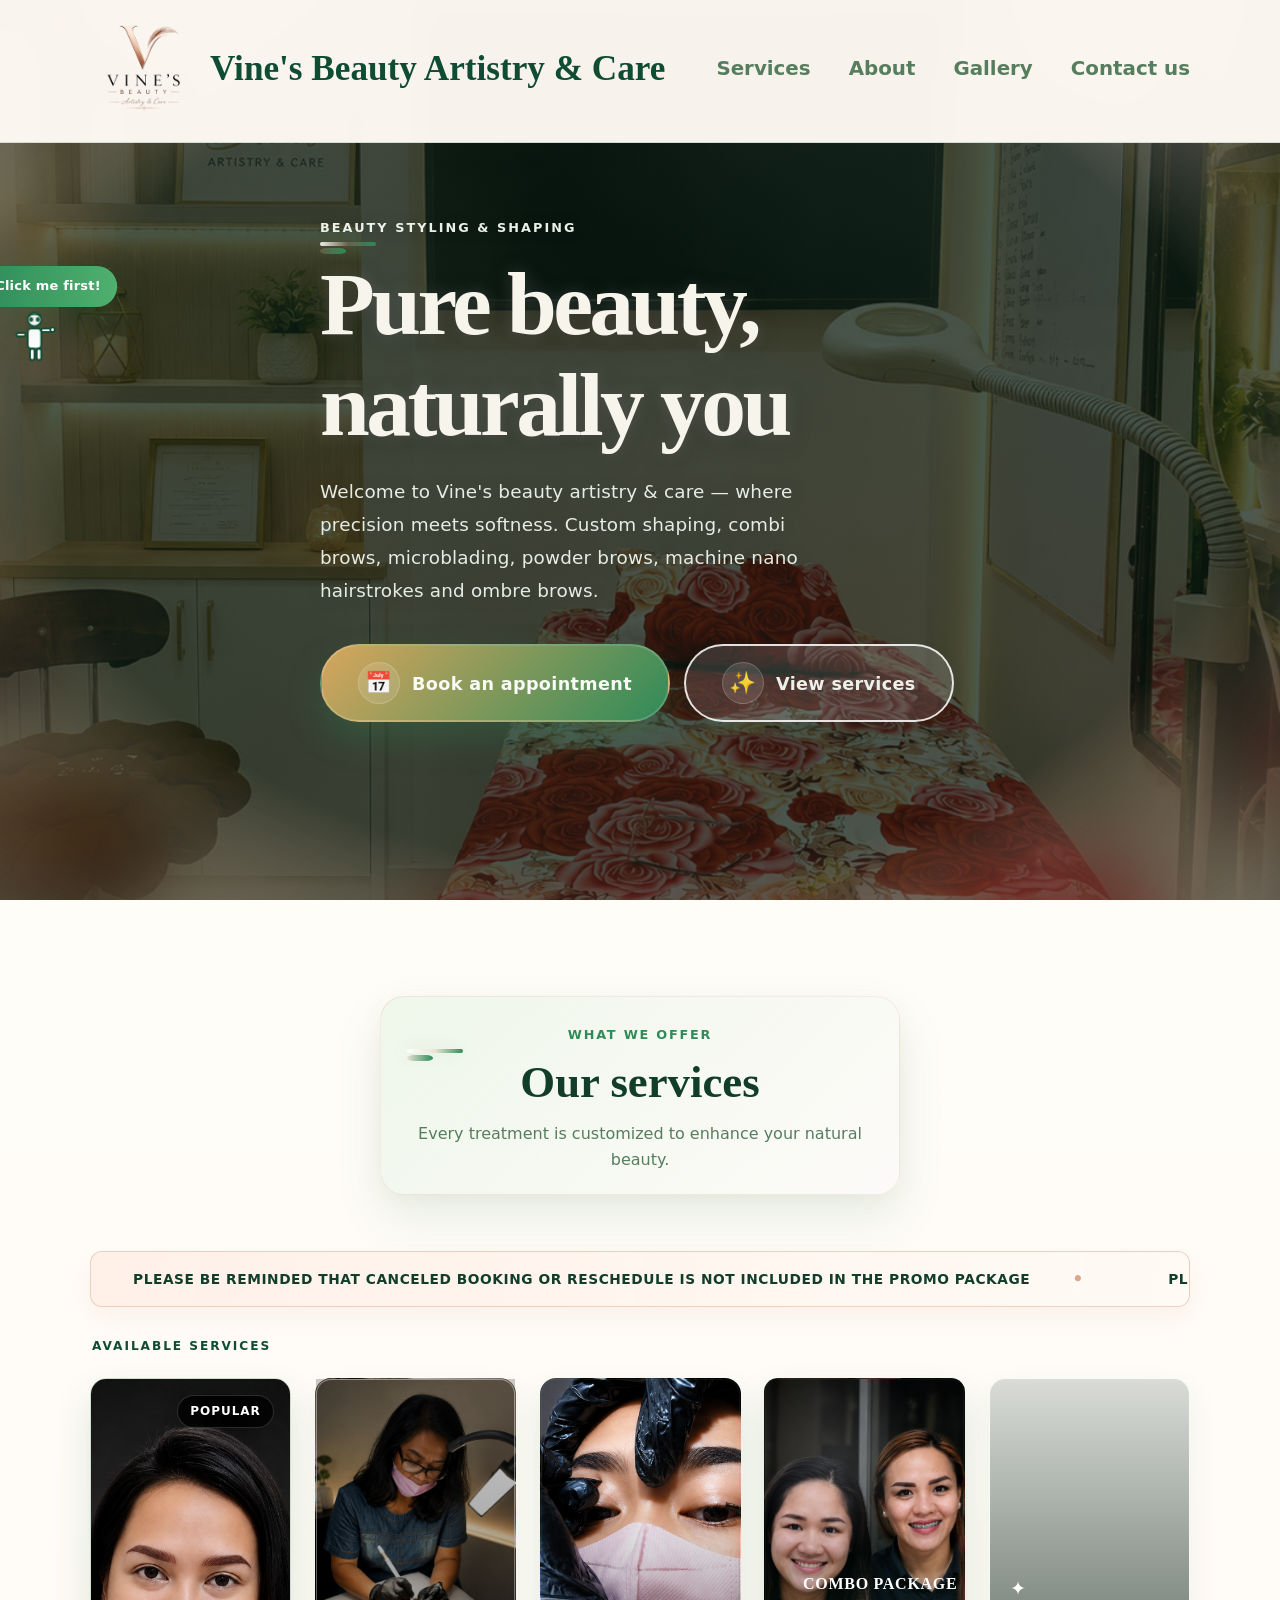
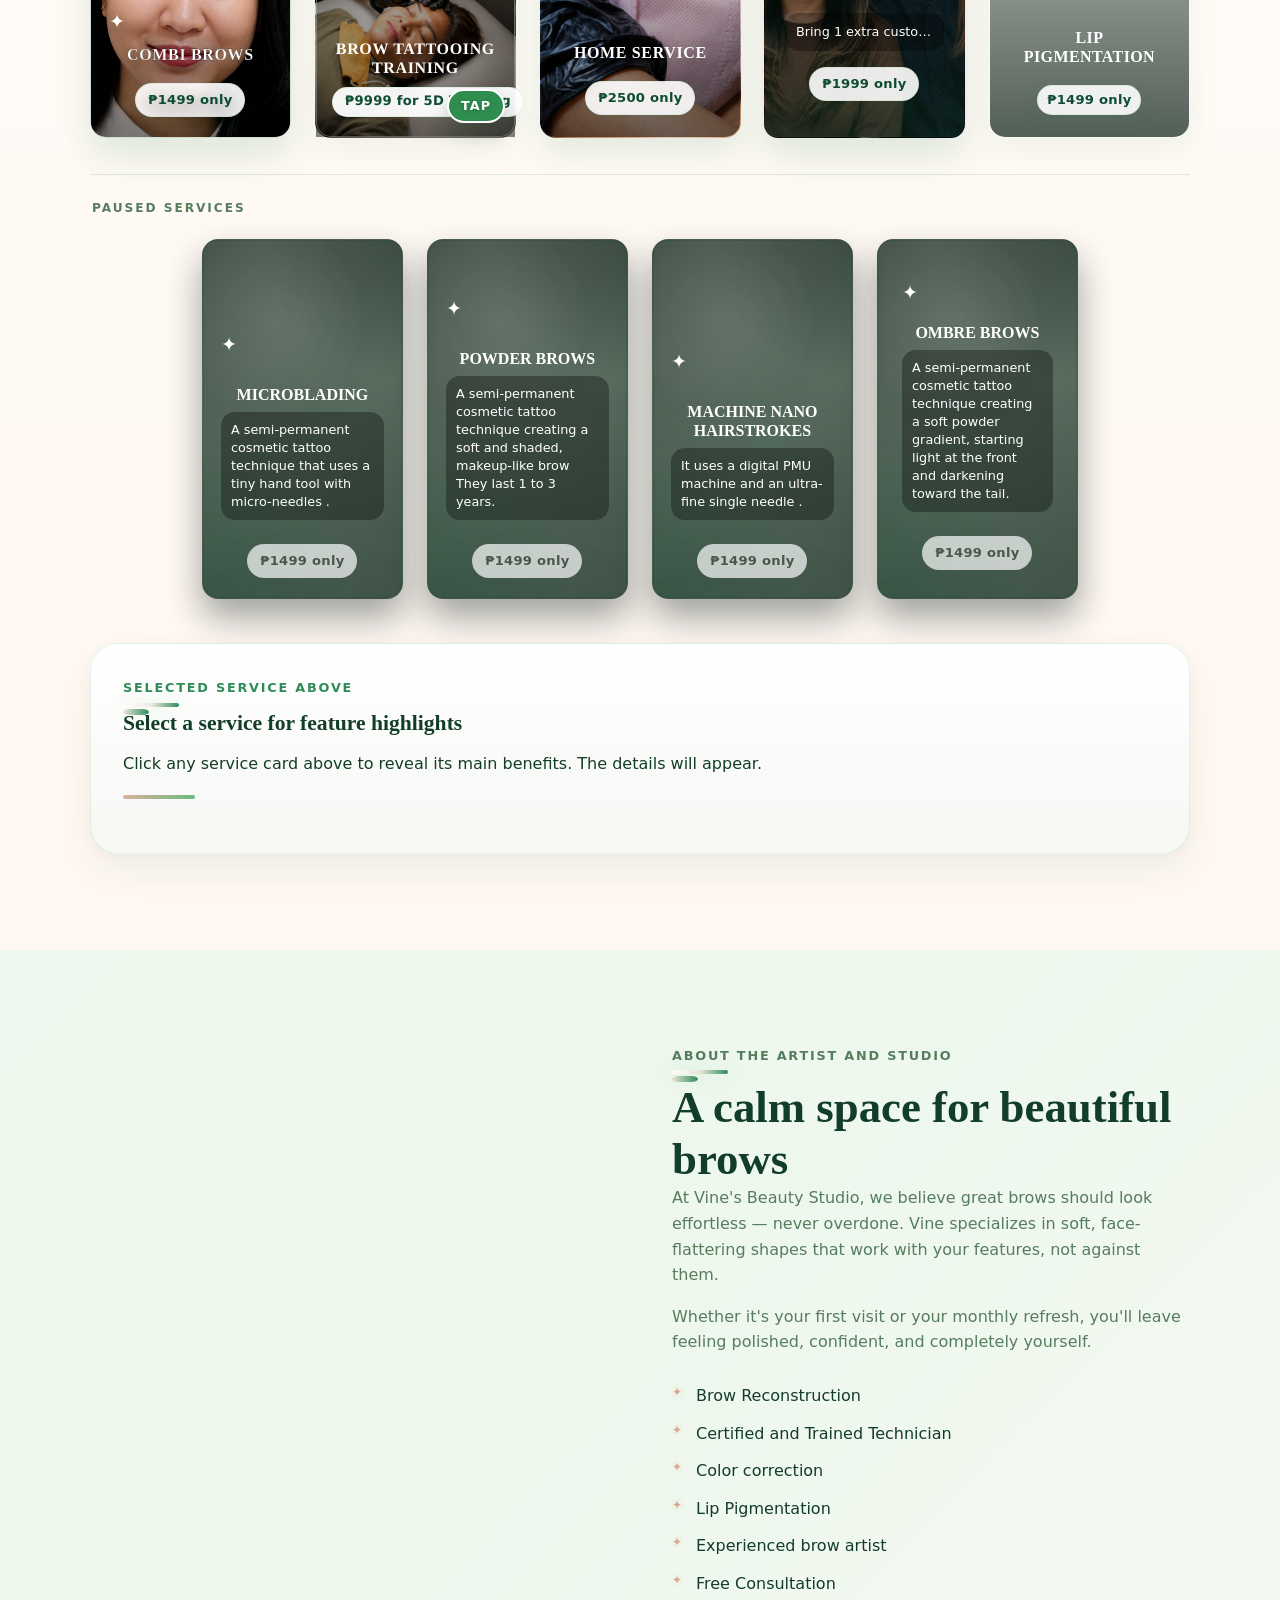
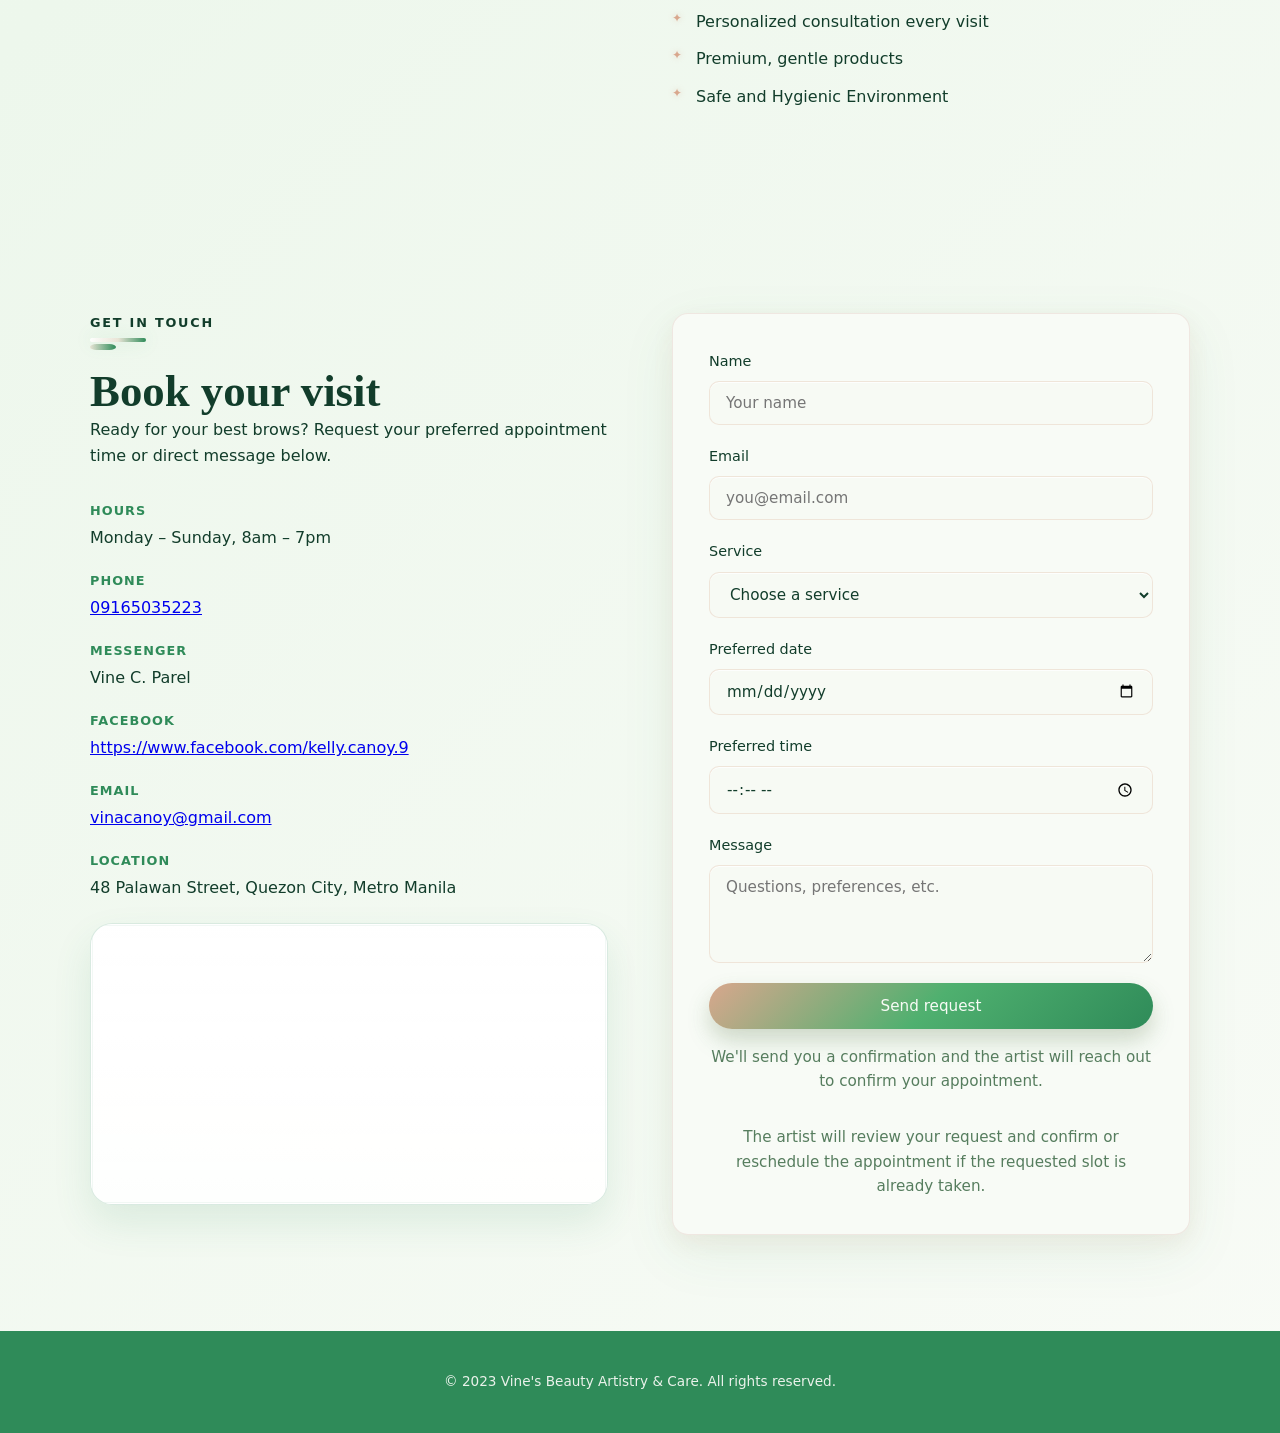
==== commit f834b476: "Add files via upload" ====
--- a/index.html
+++ b/index.html
@@ -20,7 +20,7 @@
   <header class="header" id="top">
     <nav class="nav container">
       <a href="#top" class="logo" id="site-logo">
-       
+        <img src="logo/vines beauty.png" alt="Vine's Beauty logo" class="logo-img" onerror="this.onerror=null; this.src='logo/vines-logo-fallback.svg';">
         <span>Vine's Beauty Artistry & Care</span>
       </a>
       <button class="nav-toggle" id="nav-toggle" aria-label="Open menu">
@@ -120,8 +120,33 @@
           <h2>Our services</h2>
           <p class="section-desc">Every treatment is customized to enhance your natural beauty.</p>
         </div>
+        <div class="promo-notice" role="note" aria-label="Promo package policy">
+          <div class="promo-notice-track">
+            <div class="promo-notice-group">
+              <span>Please be reminded that Canceled booking or reschedule is not included in the promo package</span>
+              <span class="promo-notice-divider" aria-hidden="true">•</span>
+            </div>
+            <div class="promo-notice-group" aria-hidden="true">
+              <span>Please be reminded that Canceled booking or reschedule is not included in the promo package</span>
+              <span class="promo-notice-divider" aria-hidden="true">•</span>
+            </div>
+            <div class="promo-notice-group" aria-hidden="true">
+              <span>Please be reminded that Canceled booking or reschedule is not included in the promo package</span>
+              <span class="promo-notice-divider" aria-hidden="true">•</span>
+            </div>
+            <div class="promo-notice-group" aria-hidden="true">
+              <span>Please be reminded that Canceled booking or reschedule is not included in the promo package</span>
+              <span class="promo-notice-divider" aria-hidden="true">•</span>
+            </div>
+            <div class="promo-notice-group" aria-hidden="true">
+              <span>Please be reminded that Canceled booking or reschedule is not included in the promo package</span>
+              <span class="promo-notice-divider" aria-hidden="true">•</span>
+            </div>
+          </div>
+        </div>
         <div class="service-grid">
-          <article class="service-card training-card combi-card featured tilt-surface" data-service="COMBI BROWS" role="button" tabindex="0" aria-label="Show combi brows service features">
+          <div class="service-group-label">Available services</div>
+          <article class="service-card available training-card combi-card featured tilt-surface" data-service="COMBI BROWS" role="button" tabindex="0" aria-label="Show combi brows service features">
             <div class="combi-image-wrapper" aria-hidden="true">
               <img src="combi2.png" alt="Combi brows" />
             </div>
@@ -137,7 +162,6 @@
           <article class="service-card image-card unavailable tilt-surface" data-service="MICROBLADING" role="button" tabindex="0" aria-disabled="true" aria-label="Microblading currently unavailable">
             <div class="service-overlay"></div>
             <div class="image-card-content">
-              <div class="service-badge unavailable-badge">Service is Paused</div>
               <div class="service-icon">✦</div>
               <h3>MICROBLADING</h3>
               <p>A semi-permanent cosmetic tattoo technique that uses a tiny hand tool with micro-needles .</p>
@@ -147,7 +171,6 @@
           <article class="service-card image-card unavailable tilt-surface" data-service="POWDER BROWS" role="button" tabindex="0" aria-disabled="true" aria-label="Powder brows currently unavailable">
             <div class="service-overlay"></div>
             <div class="image-card-content">
-              <div class="service-badge unavailable-badge">Service is Paused</div>
               <div class="service-icon">✦</div>
               <h3>POWDER BROWS</h3>
               <p>A semi-permanent cosmetic tattoo technique creating a soft and shaded, makeup-like brow They last 1 to 3 years.</p>
@@ -157,7 +180,6 @@
           <article class="service-card image-card unavailable tilt-surface" data-service="MACHINE NANO HAIRSTROKES" role="button" tabindex="0" aria-disabled="true" aria-label="Machine nano hairstrokes currently unavailable">
             <div class="service-overlay"></div>
             <div class="image-card-content">
-              <div class="service-badge unavailable-badge">Service is Paused</div>
               <div class="service-icon">✦</div>
               <h3>MACHINE NANO HAIRSTROKES</h3>
               <p>It uses a digital PMU machine and an ultra-fine single needle .</p>
@@ -167,30 +189,28 @@
           <article class="service-card image-card ombre-card unavailable tilt-surface" data-service="OMBRE BROWS" role="button" tabindex="0" aria-disabled="true" aria-label="Ombre brows currently unavailable">
             <div class="service-overlay"></div>
             <div class="image-card-content">
-              <div class="service-badge unavailable-badge">Service is Paused</div>
               <div class="service-icon">✦</div>
               <h3>OMBRE BROWS</h3>
               <p>A semi-permanent cosmetic tattoo technique creating a soft powder gradient, starting light at the front and darkening toward the tail.</p>
               <span class="price">₱1499 only</span>
             </div>
           </article>
-          <article class="service-card training-card training-link tilt-surface" data-training-card="brow-tattooing" role="button" tabindex="0" aria-label="Learn more about Brow Tattooing Training" style="background-image: url('studio1.png');">
+          <article class="service-card available training-card training-link tilt-surface" data-training-card="brow-tattooing" role="button" tabindex="0" aria-label="Learn more about Brow Tattooing Training" style="background-image: url('studio1.png');">
             <div class="training-overlay"></div>
             <div class="training-content">
-              <div class="service-icon">✦</div>
               <h3 class="training-title"><span class="title-main">Brow tattooing</span><span class="title-sub">Training</span></h3>
              
               <span class="price training-price">₱9999 for 5D Training</span>
             </div>
           </article>
-          <article class="service-card image-card home-service-card tilt-surface" data-service="HOME SERVICE" role="button" tabindex="0" aria-label="Show home service features" style="background-image: url('home12.png');">
+          <article class="service-card available image-card home-service-card tilt-surface" data-service="HOME SERVICE" role="button" tabindex="0" aria-label="Show home service features" style="background-image: url('home12.png');">
             <div class="service-overlay"></div>
             <div class="image-card-content">
               <h3>Home Service</h3>
               <span class="price">₱2500 only</span>
             </div>
           </article>
-          <article class="service-card image-card combo-package-card tilt-surface" data-service="COMBO PACKAGE" role="button" tabindex="0" aria-label="Show combo package service features" style="background-image: url('combo3.png'); background-position: center 28%;">
+          <article class="service-card available image-card combo-package-card tilt-surface" data-service="COMBO PACKAGE" role="button" tabindex="0" aria-label="Show combo package service features" style="background-image: url('combo3.png'); background-position: center 28%;">
             <div class="service-overlay"></div>
             <div class="image-card-content">
               <h3>Combo package</h3>
@@ -198,6 +218,15 @@
               <span class="price">₱1999 only</span>
             </div>
           </article>
+          <article class="service-card available image-card lip-card tilt-surface" data-service="LIP PIGMENTATION" role="button" tabindex="0" aria-label="Show lip pigmentation service features" style="background-image: url('lip.png'); background-position: center 44%;">
+            <div class="service-overlay"></div>
+            <div class="image-card-content">
+              <div class="service-icon">✦</div>
+              <h3>LIP PIGMENTATION</h3>
+              <span class="price">₱1499 only</span>
+            </div>
+          </article>
+          <div class="service-group-label paused-service-label">Paused services</div>
         </div>
         <div class="service-details-panel" id="service-details-panel" aria-live="polite">
           <div class="service-details-header">
@@ -253,6 +282,7 @@
             <li>Brow Reconstruction</li>
             <li>Certified and Trained Technician</li>
             <li>Color correction</li>
+            <li>Lip Pigmentation</li>
             <li>Experienced brow artist</li>
             <li>Free Consultation</li>
             <li>Personalized consultation every visit</li>
@@ -328,6 +358,7 @@
               <option>POWDER BROWS</option>
               <option>HOME SERVICE</option>
               <option>COMBO PACKAGE</option>
+              <option>LIP PIGMENTATION</option>
               <option>Not sure yet</option>
             </select>
           </label>
--- a/styles.css
+++ b/styles.css
@@ -875,9 +875,128 @@
 }
 
 .service-grid {
-  display: grid;
-  grid-template-columns: repeat(auto-fit, minmax(240px, 1fr));
+  display: flex;
+  flex-wrap: wrap;
+  justify-content: center;
   gap: 24px;
+}
+
+.service-grid .service-card {
+  flex: 0 1 calc((100% - 96px) / 5);
+}
+
+.service-grid .service-card.available {
+  order: 1;
+}
+
+.service-grid .service-card.unavailable {
+  order: 3;
+}
+
+.service-group-label {
+  flex: 0 0 100%;
+  order: 0;
+  padding: 4px 2px 0;
+  color: var(--emerald-dark);
+  font-size: 0.76rem;
+  font-weight: 800;
+  letter-spacing: 0.16em;
+  line-height: 1.2;
+  text-transform: uppercase;
+}
+
+.paused-service-label {
+  order: 2;
+  margin-top: 12px;
+  padding-top: 26px;
+  border-top: 1px solid rgba(47, 139, 89, 0.16);
+  color: var(--green-soft);
+}
+
+@media (max-width: 1180px) {
+  .service-grid {
+    justify-content: center;
+  }
+
+  .service-grid .service-card {
+    flex-basis: calc((100% - 48px) / 3);
+  }
+}
+
+@media (max-width: 740px) {
+  .service-grid {
+    display: flex;
+  }
+
+  .service-grid .service-card {
+    flex-basis: 100%;
+  }
+
+  .paused-service-label {
+    margin-top: 4px;
+  }
+}
+
+.promo-notice {
+  position: relative;
+  margin: 26px 0 28px;
+  overflow: hidden;
+  border: 1px solid rgba(216, 167, 141, 0.48);
+  border-radius: 12px;
+  background: linear-gradient(100deg, rgba(255, 240, 231, 0.96), rgba(255, 250, 244, 0.98));
+  color: var(--deep-green);
+  box-shadow: 0 10px 24px rgba(216, 167, 141, 0.12);
+}
+
+.promo-notice-track {
+  display: flex;
+  width: max-content;
+  animation: promoNoticeLoop 28s linear infinite normal;
+  will-change: transform;
+}
+
+.promo-notice-group {
+  display: flex;
+  align-items: center;
+  flex-shrink: 0;
+  gap: 42px;
+  padding: 13px 42px;
+}
+
+.promo-notice-group span {
+  font-size: 0.86rem;
+  font-weight: 800;
+  letter-spacing: 0.04em;
+  text-align: center;
+  text-transform: uppercase;
+  white-space: nowrap;
+}
+
+.promo-notice-divider {
+  color: var(--rose-gold);
+  font-size: 1.1rem !important;
+}
+
+@keyframes promoNoticeLoop {
+  from { transform: translate3d(0, 0, 0); }
+  to { transform: translate3d(-50%, 0, 0); }
+}
+
+@media (prefers-reduced-motion: reduce) {
+  .promo-notice-track {
+    animation: none;
+    width: 100%;
+  }
+
+  .promo-notice-track .promo-notice-group[aria-hidden="true"] {
+    display: none;
+  }
+
+  .promo-notice-group {
+    width: 100%;
+    box-sizing: border-box;
+    justify-content: center;
+  }
 }
 
 /* Ensure all service cards share a consistent baseline height and layout */
@@ -1576,6 +1695,41 @@
   background: radial-gradient(circle at 35% 22%, rgba(255,255,255,0.06), transparent 32%), linear-gradient(180deg, transparent 42%, rgba(0,0,0,0.62) 100%);
 }
 
+/* Keep the compact desktop row readable and give the image-free card a finished surface. */
+.service-card.available.image-card .image-card-content {
+  padding: 26px 20px 22px;
+}
+
+.service-card.available.image-card h3 {
+  font-size: clamp(0.92rem, 1.2vw, 1.12rem);
+  line-height: 1.2;
+  letter-spacing: 0.045em;
+}
+
+.service-card.available.image-card p {
+  max-width: 100%;
+  margin: 0 0 14px;
+  padding: 10px 11px;
+  font-size: 0.83rem;
+  line-height: 1.45;
+}
+
+.service-card[data-service="LIP PIGMENTATION"] {
+  background-image: url('lip.png') !important;
+  background-size: cover !important;
+  background-position: center 44% !important;
+}
+
+.service-card[data-service="LIP PIGMENTATION"] .service-overlay {
+  background: linear-gradient(180deg, rgba(0, 0, 0, 0.12), rgba(18, 35, 27, 0.72));
+}
+
+@media (max-width: 740px) {
+  .service-card.available.image-card h3 {
+    font-size: 1.05rem;
+  }
+}
+
 @media (max-width: 740px) {
   .service-card.home-service-card {
     background-size: 240% !important; /* extra zoom on small screens */
@@ -1613,18 +1767,22 @@
   justify-content: flex-end;
 }
 
-/* Make the Home Service card heading larger and more prominent */
+/* Keep the Home Service card typography compact and centered. */
 .service-card.home-service-card .image-card-content h3 {
-  font-size: 1.4rem;
+  align-self: center;
+  width: 100%;
+  max-width: 100%;
+  font-size: clamp(0.82rem, 1vw, 1.04rem);
   font-weight: 800;
-  letter-spacing: 0.06em; /* slightly increased for uppercase */
+  letter-spacing: 0.04em;
   margin: 0 0 8px;
-  text-transform: uppercase; /* force uppercase for Home Service */
+  text-align: center;
+  text-transform: uppercase;
 }
 
 @media (max-width: 740px) {
   .service-card.home-service-card .image-card-content h3 {
-    font-size: 1.12rem;
+    font-size: 0.96rem;
   }
 }
 
@@ -3194,6 +3352,205 @@
 .eyebrow-helper .helper-close { background: transparent; border: none; color: var(--emerald-dark); font-weight:700; cursor:pointer; padding:6px 8px; }
 
 @media (max-width: 740px) {
-  .eyebrow-helper { left: 8px; top: 8px; }
-  .eyebrow-helper .helper-panel { left: 72px; top: 4px; width: 200px; }
-}
+  .eyebrow-helper {
+    position: absolute;
+    top: 112px;
+    right: 10px;
+    left: auto;
+    z-index: 10;
+  }
+
+  .eyebrow-helper .helper-panel {
+    top: 4px;
+    right: 72px;
+    left: auto;
+    width: min(200px, calc(100vw - 96px));
+  }
+}
+
+/* Final service-card sizing keeps every label readable inside its card. */
+.service-grid .service-card {
+  min-width: 0;
+}
+
+.service-grid .service-card .image-card-content,
+.service-grid .service-card .training-content {
+  box-sizing: border-box;
+  min-width: 0;
+  padding: 24px 18px 20px;
+}
+
+.service-grid .service-card h3 {
+  align-self: center;
+  width: 100%;
+  max-width: 100%;
+  margin: 8px 0 8px;
+  font-size: 1rem;
+  line-height: 1.2;
+  text-align: center;
+  overflow-wrap: anywhere;
+}
+
+.service-card[data-training-card="brow-tattooing"] .training-title,
+.service-card.combo-package-card h3 {
+  align-self: center;
+  width: 100%;
+  text-align: center;
+}
+
+.service-card[data-training-card="brow-tattooing"] .training-title span {
+  text-align: center;
+}
+
+.service-card[data-training-card="brow-tattooing"] .training-content,
+.service-card.combo-package-card .image-card-content {
+  align-items: center !important;
+  text-align: center !important;
+}
+
+.service-card[data-training-card="brow-tattooing"] .training-title,
+.service-card.combo-package-card h3 {
+  display: block !important;
+  box-sizing: border-box;
+  max-width: 100%;
+  margin-right: auto !important;
+  margin-left: auto !important;
+  font-size: clamp(0.92rem, 1.1vw, 1.16rem) !important;
+  line-height: 1.2 !important;
+  text-align: center !important;
+  white-space: normal !important;
+  overflow-wrap: anywhere;
+}
+
+.service-card[data-training-card="brow-tattooing"] .training-title span {
+  white-space: normal !important;
+  overflow-wrap: anywhere;
+}
+
+.service-card[data-training-card="brow-tattooing"] .training-title span {
+  white-space: nowrap !important;
+  font-size: clamp(0.82rem, 1vw, 1.04rem) !important;
+  line-height: 1.2 !important;
+}
+
+.service-card[data-training-card="brow-tattooing"] .training-title {
+  flex: 0 0 auto;
+  margin: 0 auto 8px !important;
+  padding: 0 !important;
+  text-align: center !important;
+}
+
+.service-card.combo-package-card h3 {
+  white-space: nowrap !important;
+  font-size: clamp(0.82rem, 1vw, 1.04rem) !important;
+  line-height: 1.2 !important;
+}
+
+.service-card[data-training-card="brow-tattooing"] .training-title span {
+  font-size: clamp(0.72rem, 0.82vw, 0.9rem) !important;
+  letter-spacing: 0.025em !important;
+}
+
+.service-card[data-training-card="brow-tattooing"] .training-price {
+  max-width: 100%;
+  font-size: clamp(0.68rem, 0.78vw, 0.82rem) !important;
+  padding: 6px 9px !important;
+  white-space: normal !important;
+}
+
+.service-card[data-service="LIP PIGMENTATION"] h3 {
+  font-size: clamp(0.72rem, 0.82vw, 0.9rem) !important;
+  letter-spacing: 0.025em !important;
+}
+
+.service-card[data-service="LIP PIGMENTATION"] .price {
+  font-size: clamp(0.68rem, 0.78vw, 0.82rem) !important;
+  padding: 6px 9px !important;
+}
+
+.service-grid .service-card p {
+  max-width: 100%;
+  margin: 0 0 14px;
+  padding: 9px 10px;
+  font-size: 0.8rem;
+  line-height: 1.4;
+  overflow-wrap: anywhere;
+}
+
+.service-grid .service-card .price {
+  box-sizing: border-box;
+  max-width: 100%;
+  padding: 8px 12px;
+  font-size: 0.82rem;
+  line-height: 1.25;
+  text-align: center;
+  white-space: normal;
+}
+
+.service-card[data-service="LIP PIGMENTATION"] .image-card-content {
+  color: var(--deep-green);
+}
+
+@media (max-width: 740px) {
+  .service-grid .service-card .image-card-content,
+  .service-grid .service-card .training-content {
+    padding: 26px 22px 22px;
+  }
+
+  .service-grid .service-card h3 {
+    font-size: 1.08rem;
+  }
+
+  .service-grid .service-card p {
+    font-size: 0.86rem;
+  }
+}
+
+/* Shared service-card typography: paused and available cards use the same scale. */
+.service-grid .service-card h3,
+.service-grid .service-card .training-title span {
+  font-size: 1rem !important;
+  line-height: 1.2 !important;
+}
+
+.service-grid .service-card p {
+  font-size: 0.8rem !important;
+  line-height: 1.4 !important;
+}
+
+.service-grid .service-card .price,
+.service-grid .service-card .training-price {
+  font-size: 0.82rem !important;
+  line-height: 1.25 !important;
+}
+
+.service-grid .service-card[data-training-card="brow-tattooing"] .training-content {
+  box-sizing: border-box;
+  width: 100%;
+  align-items: center !important;
+  padding: 0 16px 20px !important;
+  text-align: center !important;
+}
+
+.service-grid .service-card[data-training-card="brow-tattooing"] .training-title {
+  width: 100%;
+  max-width: 100%;
+  margin: 0 auto 8px !important;
+  text-align: center !important;
+}
+
+.service-grid .service-card[data-training-card="brow-tattooing"] .training-title span {
+  display: block !important;
+  width: 100%;
+  font-size: 1rem !important;
+  line-height: 1.2 !important;
+  text-align: center !important;
+  white-space: nowrap !important;
+}
+
+.service-grid .service-card[data-training-card="brow-tattooing"] .training-price {
+  max-width: 100%;
+  margin: 0 auto !important;
+  font-size: 0.82rem !important;
+  white-space: normal !important;
+}
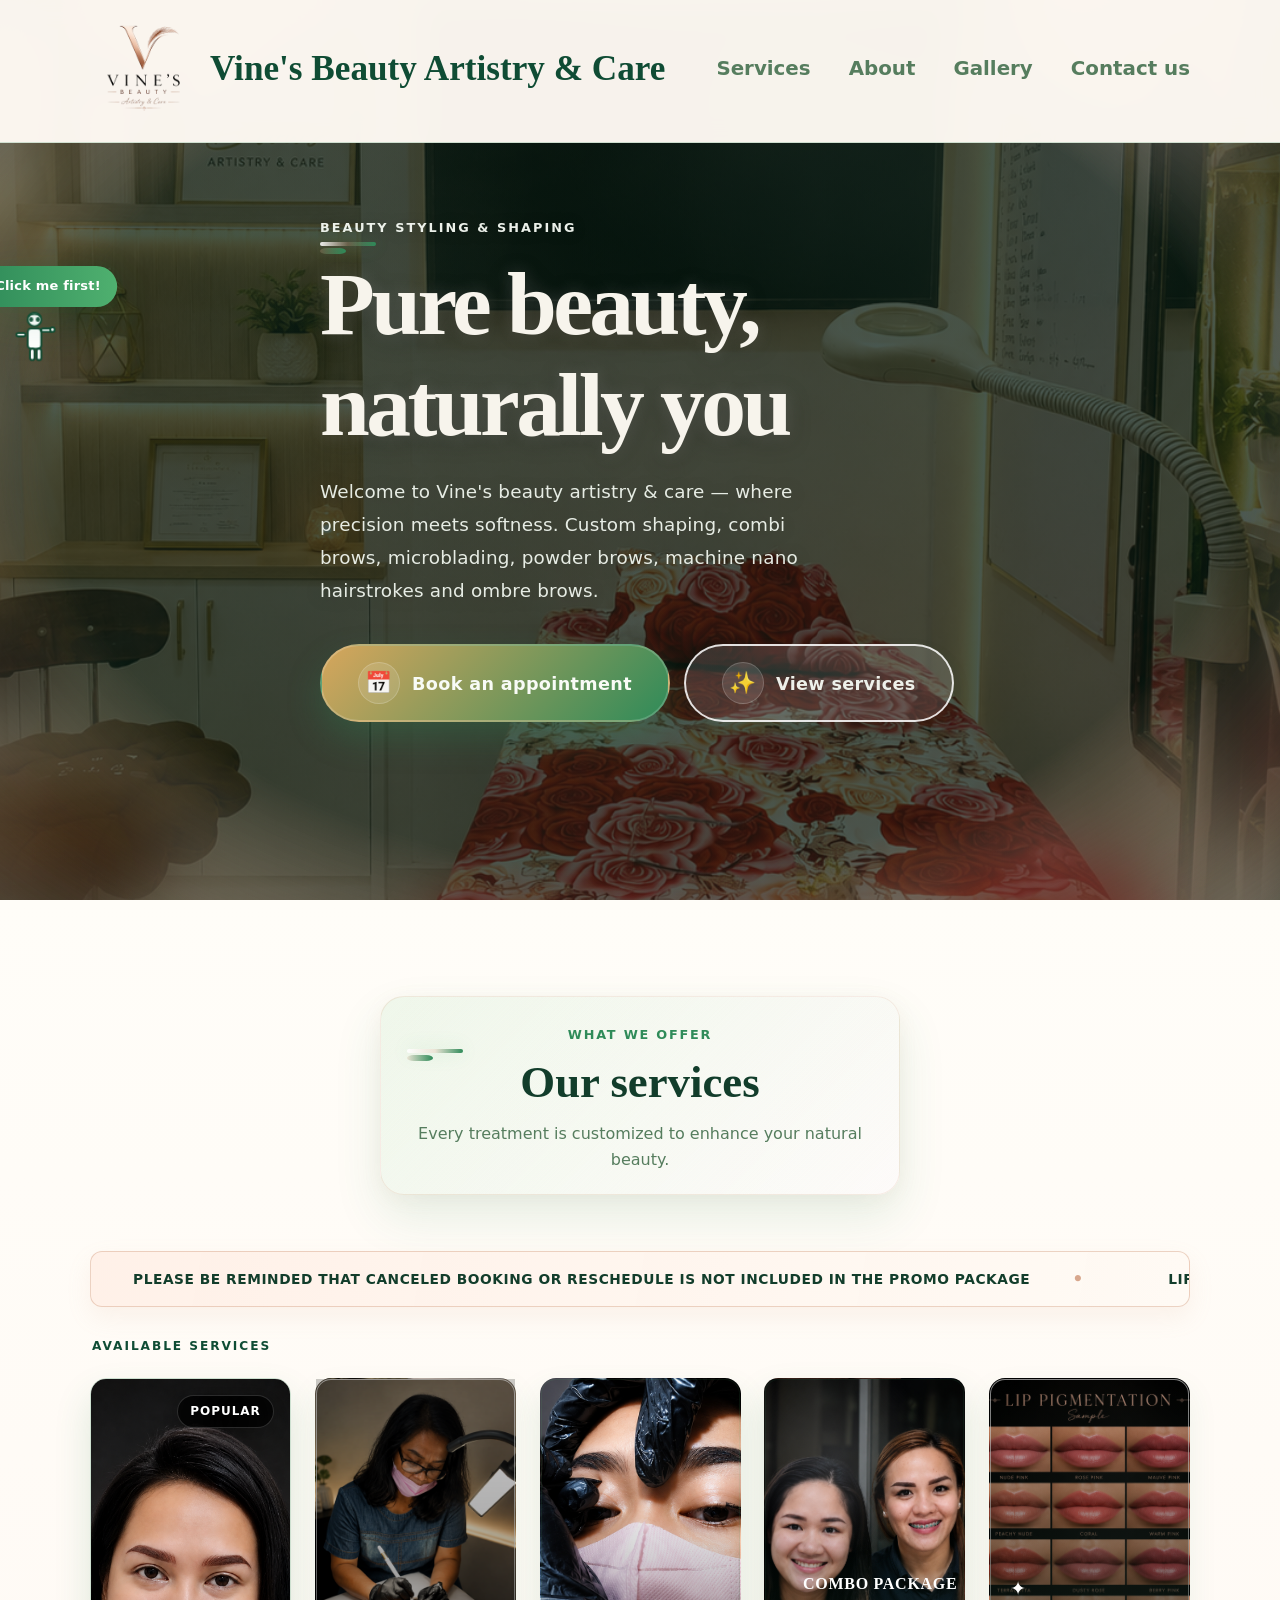
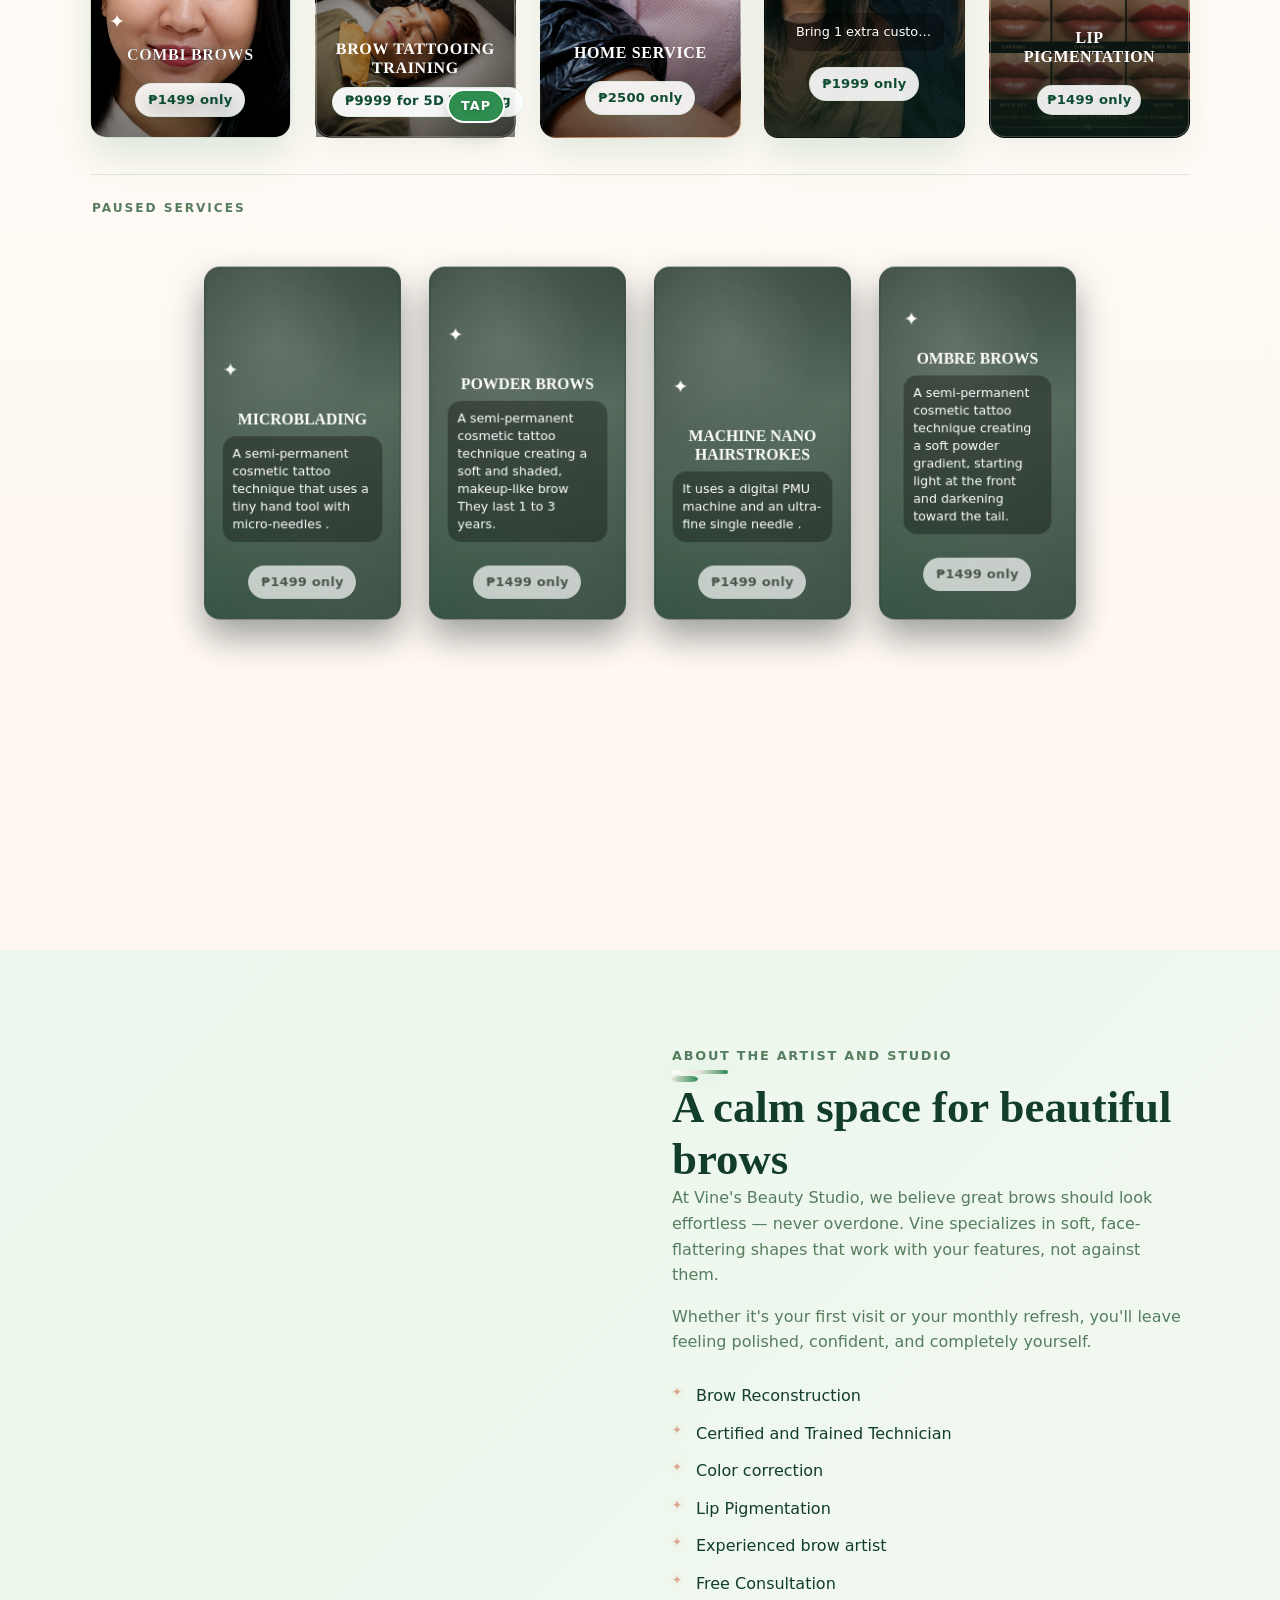
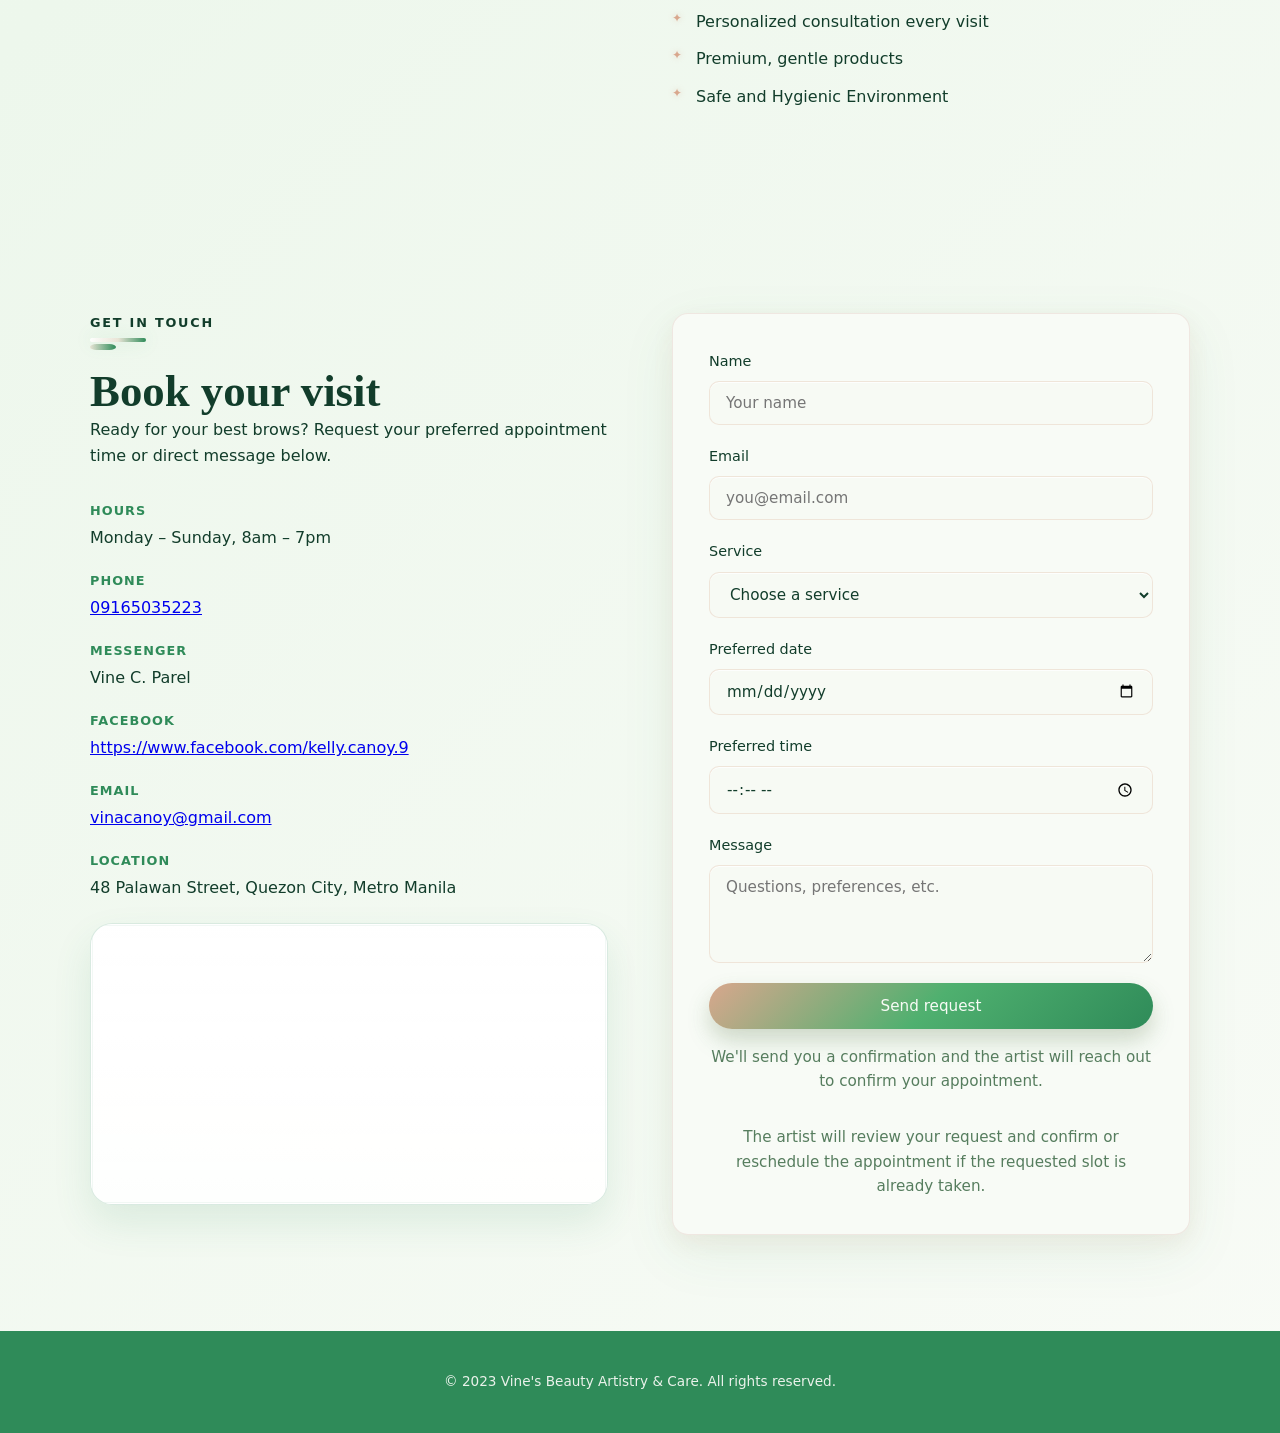
==== commit baa3f231: "Add files via upload" ====
--- a/index.html
+++ b/index.html
@@ -127,7 +127,7 @@
               <span class="promo-notice-divider" aria-hidden="true">•</span>
             </div>
             <div class="promo-notice-group" aria-hidden="true">
-              <span>Please be reminded that Canceled booking or reschedule is not included in the promo package</span>
+              <span>Lip pigmentation for model start in September 15 to September 30 only</span>
               <span class="promo-notice-divider" aria-hidden="true">•</span>
             </div>
             <div class="promo-notice-group" aria-hidden="true">
@@ -135,7 +135,23 @@
               <span class="promo-notice-divider" aria-hidden="true">•</span>
             </div>
             <div class="promo-notice-group" aria-hidden="true">
+              <span>Lip pigmentation for model start in September 15 to September 30 only</span>
+              <span class="promo-notice-divider" aria-hidden="true">•</span>
+            </div>
+            <div class="promo-notice-group" aria-hidden="true">
               <span>Please be reminded that Canceled booking or reschedule is not included in the promo package</span>
+              <span class="promo-notice-divider" aria-hidden="true">•</span>
+            </div>
+            <div class="promo-notice-group" aria-hidden="true">
+              <span>Lip pigmentation for model start in September 15 to September 30 only</span>
+              <span class="promo-notice-divider" aria-hidden="true">•</span>
+            </div>
+             <div class="promo-notice-group" aria-hidden="true">
+              <span>Please be reminded that Canceled booking or reschedule is not included in the promo package</span>
+              <span class="promo-notice-divider" aria-hidden="true">•</span>
+            </div>
+             <div class="promo-notice-group" aria-hidden="true">
+              <span>Lip pigmentation for model start in September 15 to September 30 only</span>
               <span class="promo-notice-divider" aria-hidden="true">•</span>
             </div>
             <div class="promo-notice-group" aria-hidden="true">
--- a/styles.css
+++ b/styles.css
@@ -951,7 +951,7 @@
 .promo-notice-track {
   display: flex;
   width: max-content;
-  animation: promoNoticeLoop 28s linear infinite normal;
+  animation: promoNoticeLoop 40s linear infinite normal;
   will-change: transform;
 }
 
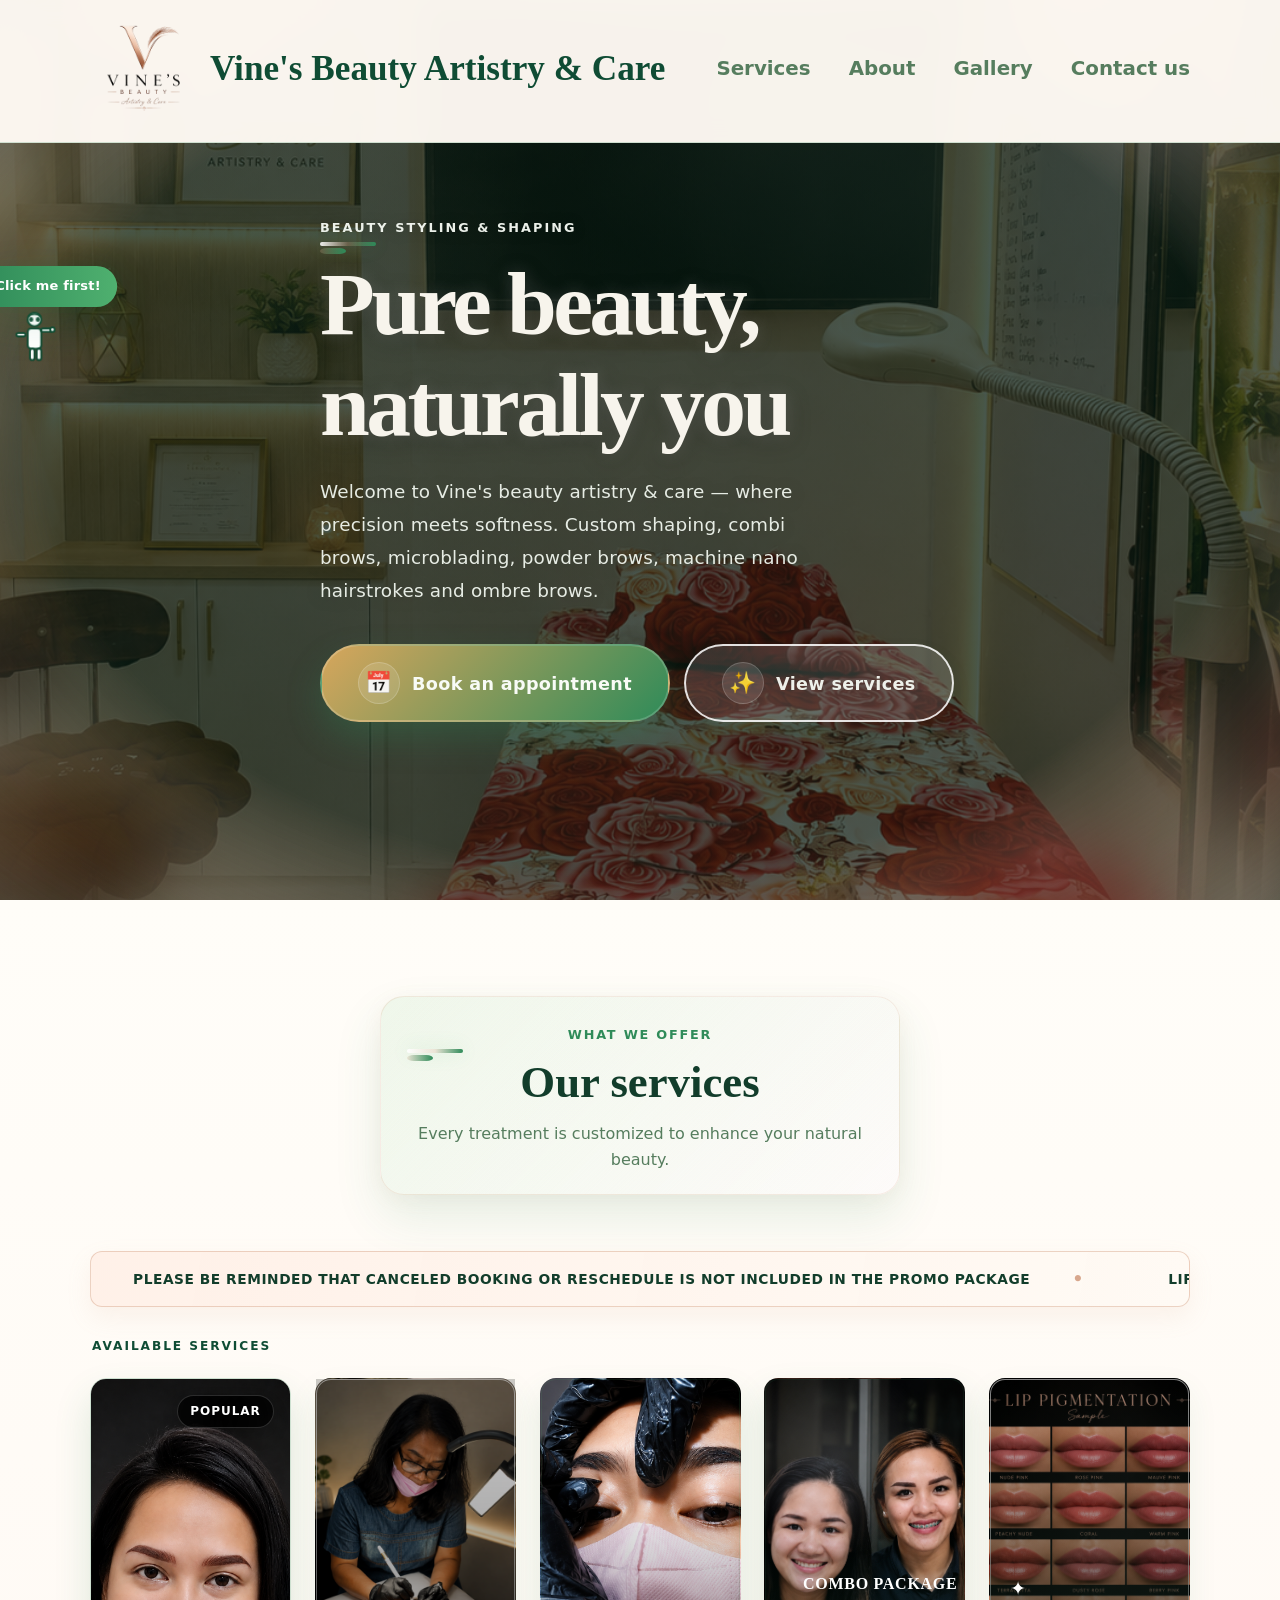
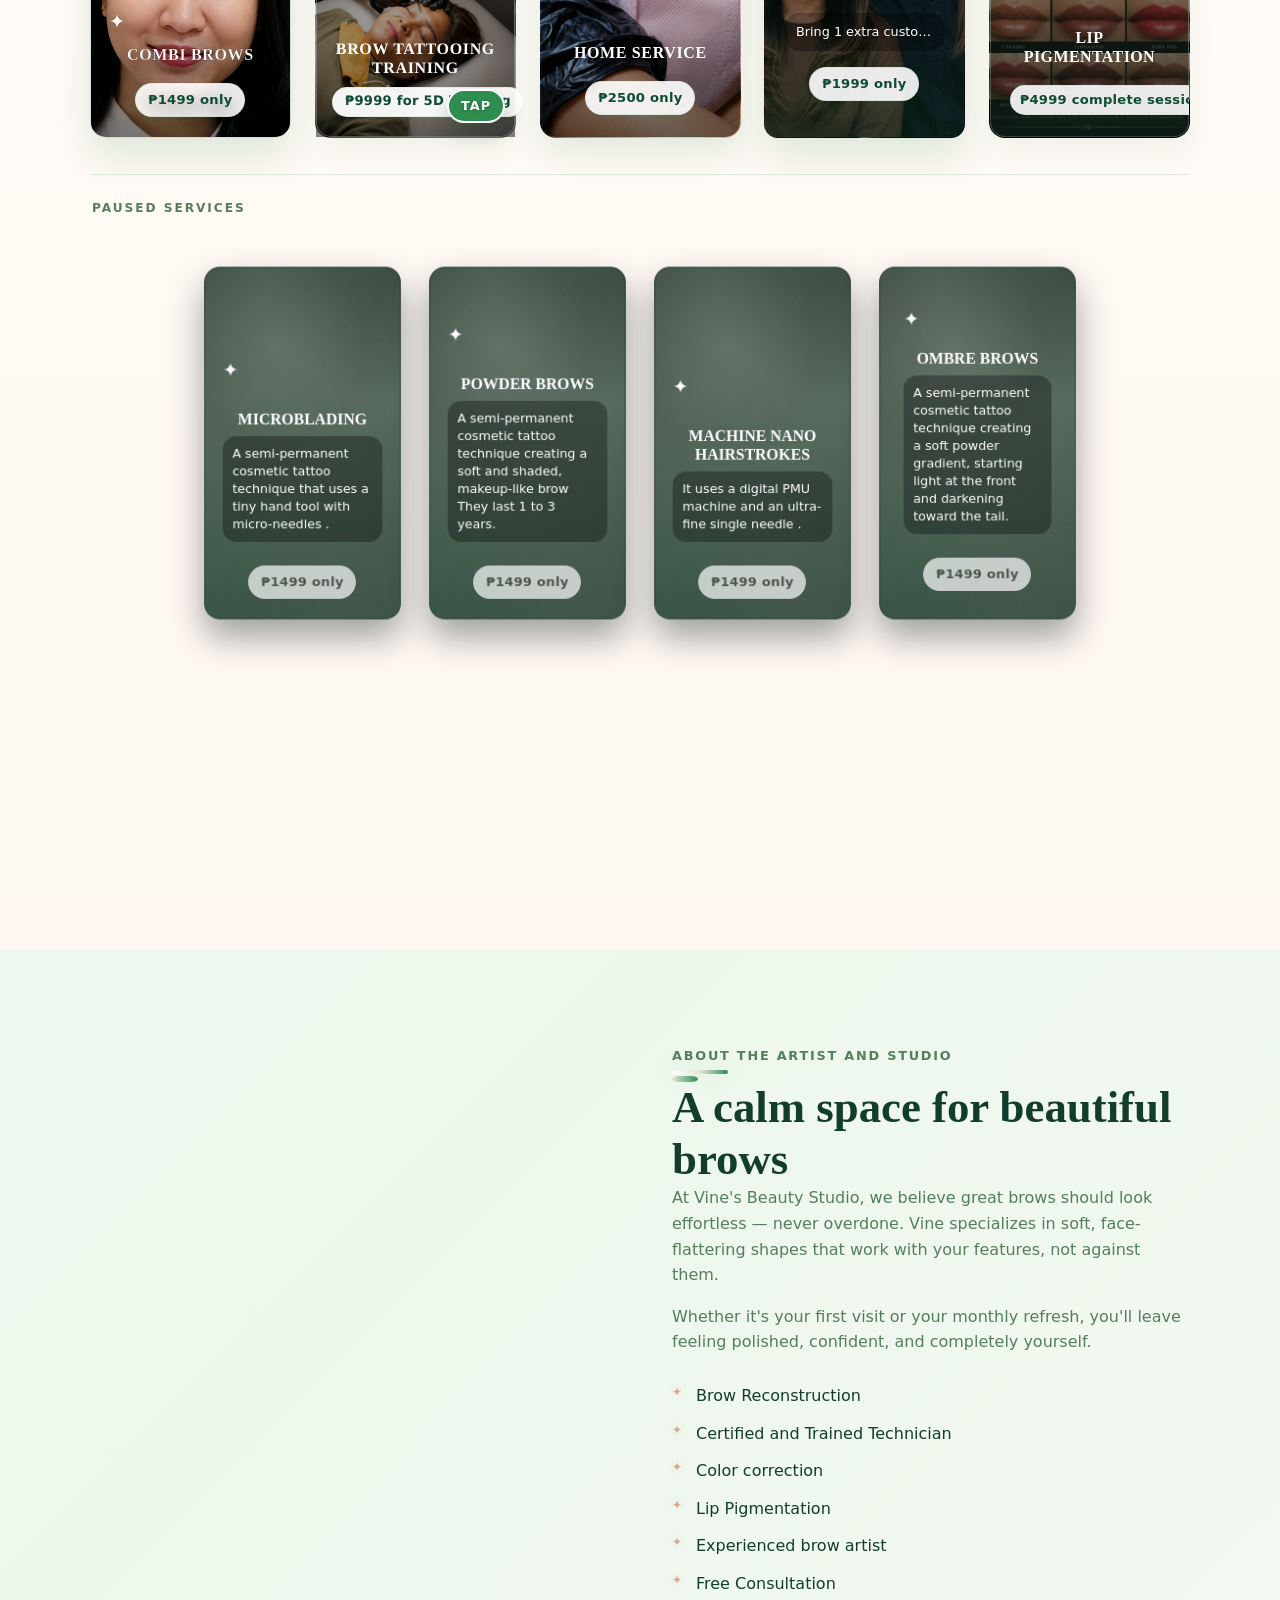
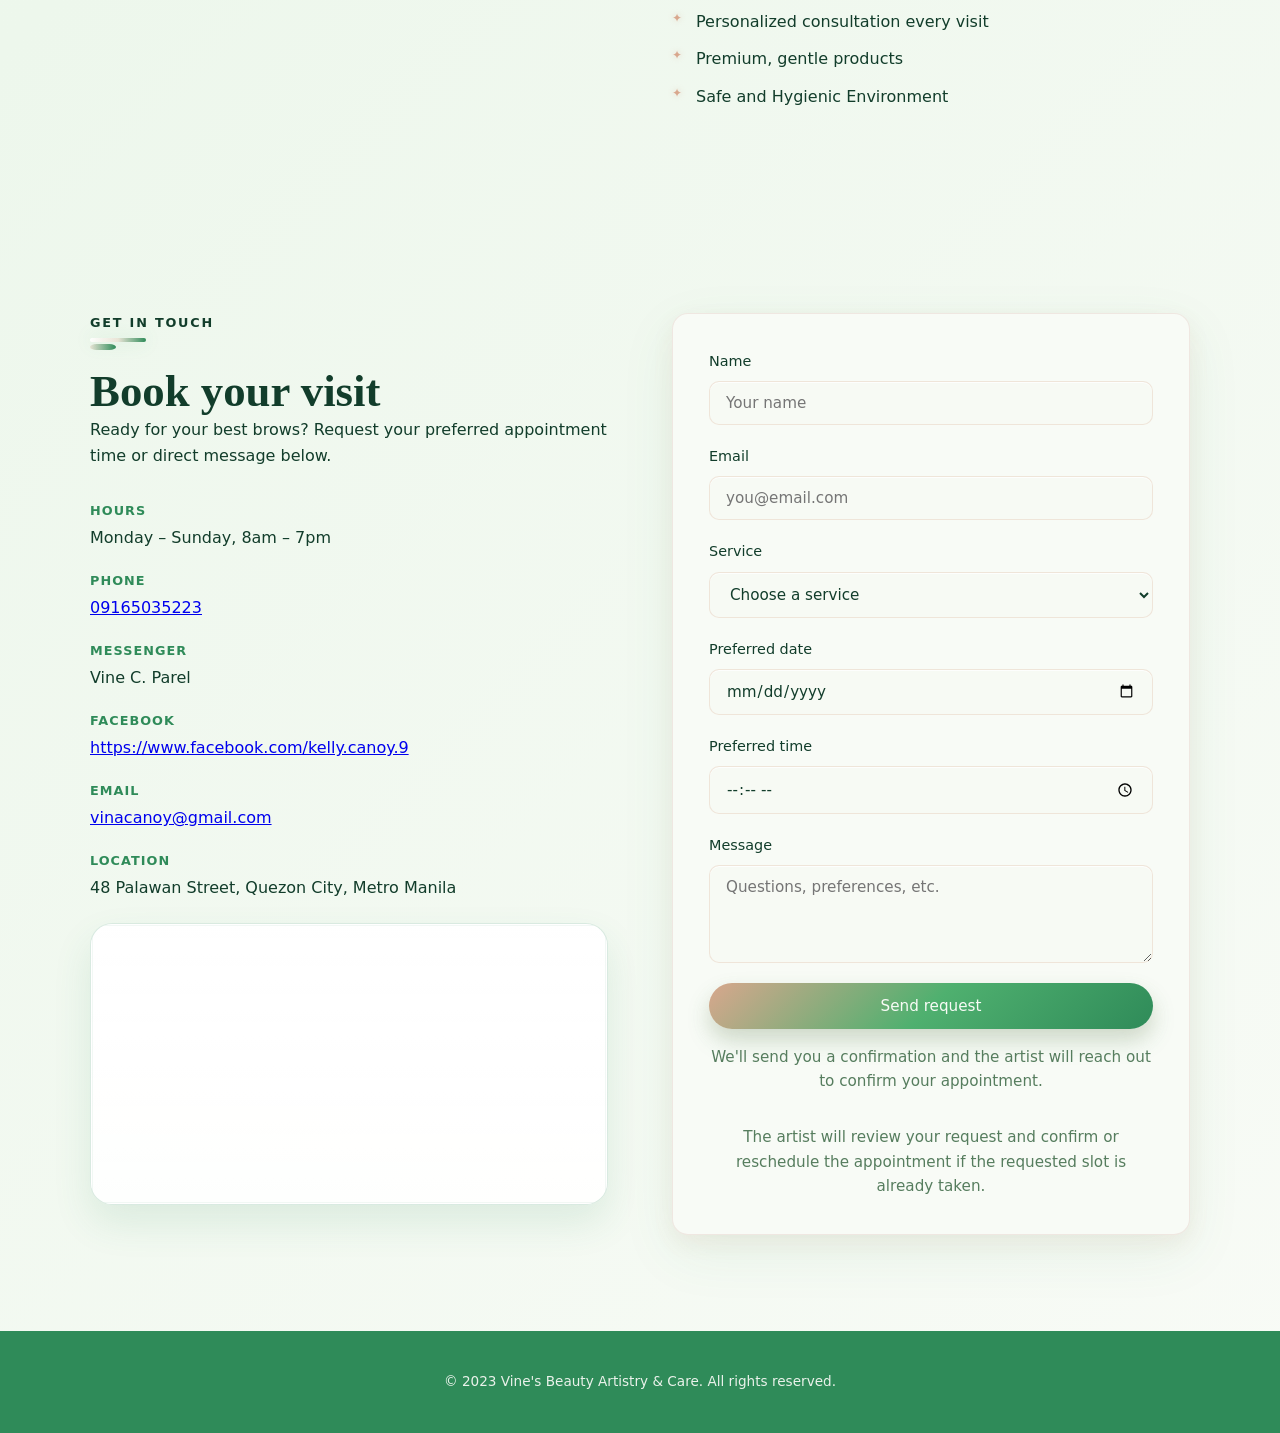
==== commit b3251fec: "Add files via upload" ====
--- a/index.html
+++ b/index.html
@@ -239,7 +239,7 @@
             <div class="image-card-content">
               <div class="service-icon">✦</div>
               <h3>LIP PIGMENTATION</h3>
-              <span class="price">₱1499 only</span>
+              <span class="price">₱4999 complete session</span>
             </div>
           </article>
           <div class="service-group-label paused-service-label">Paused services</div>
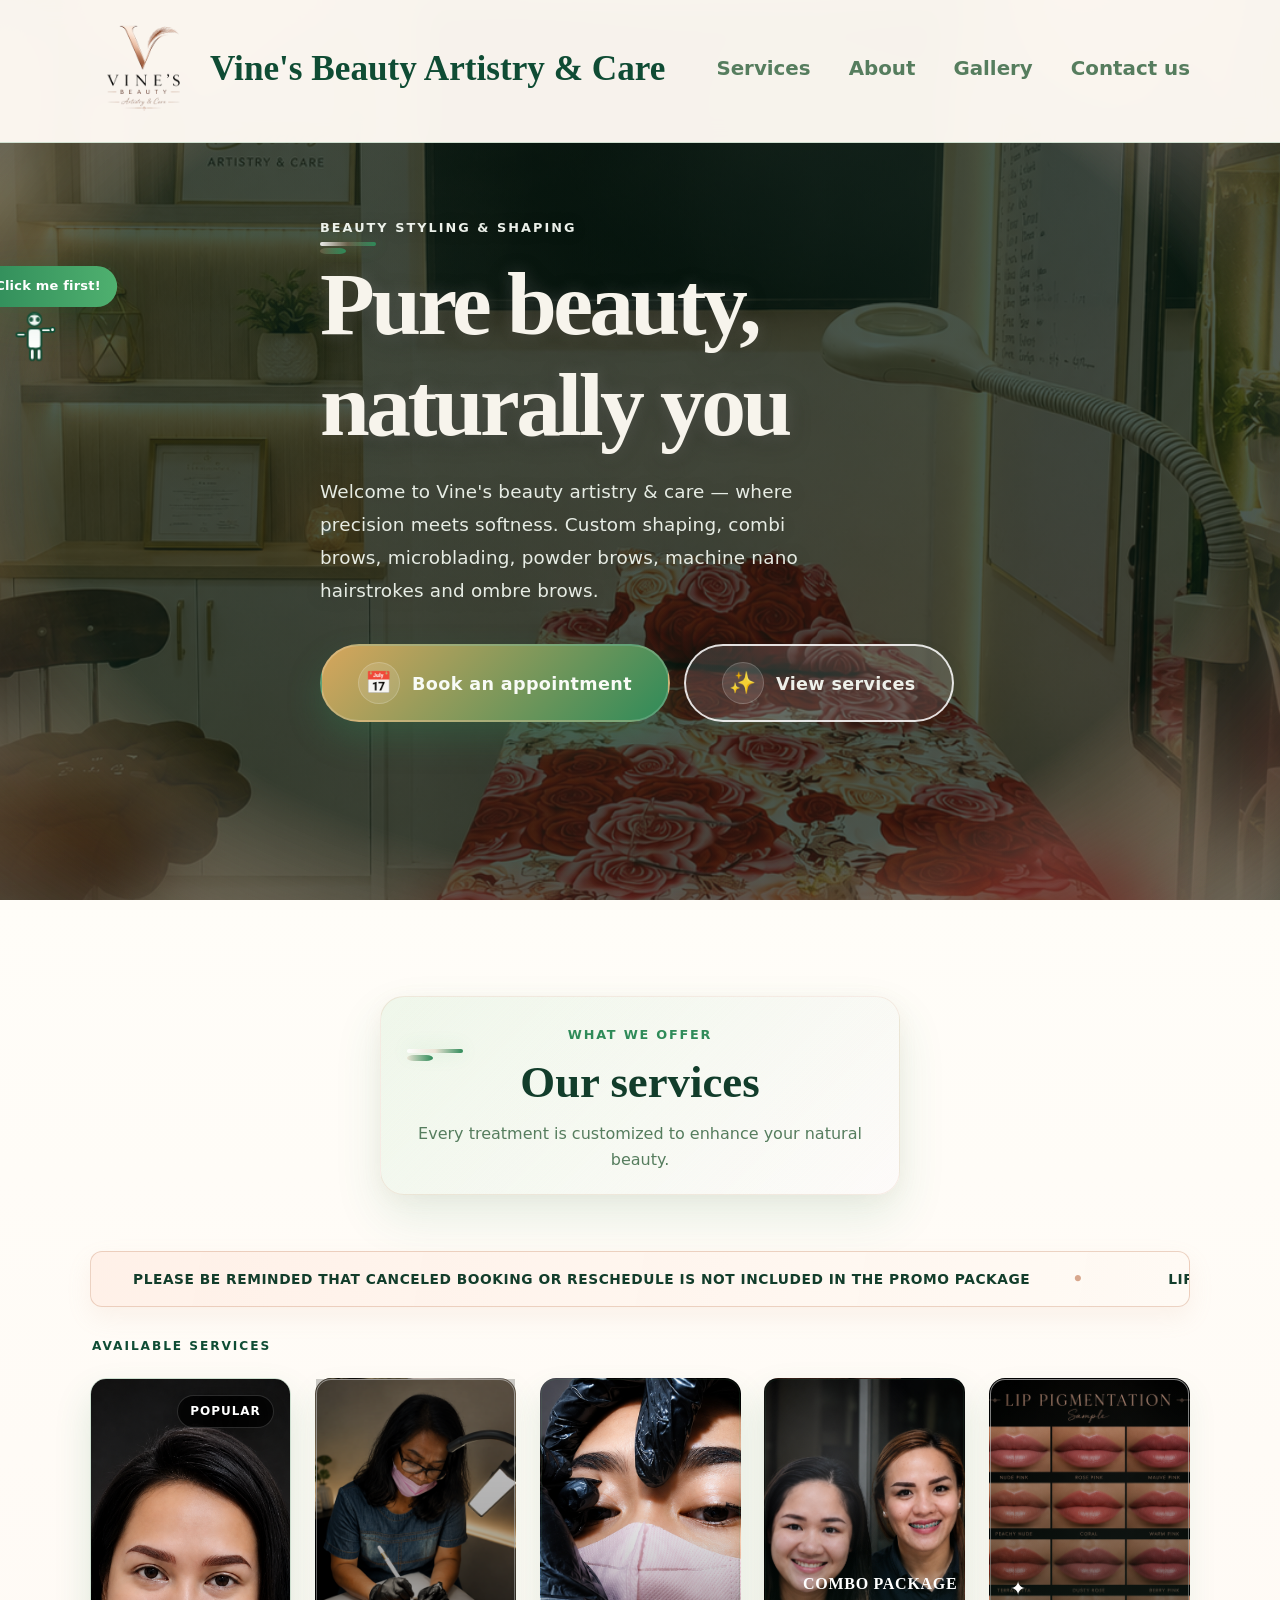
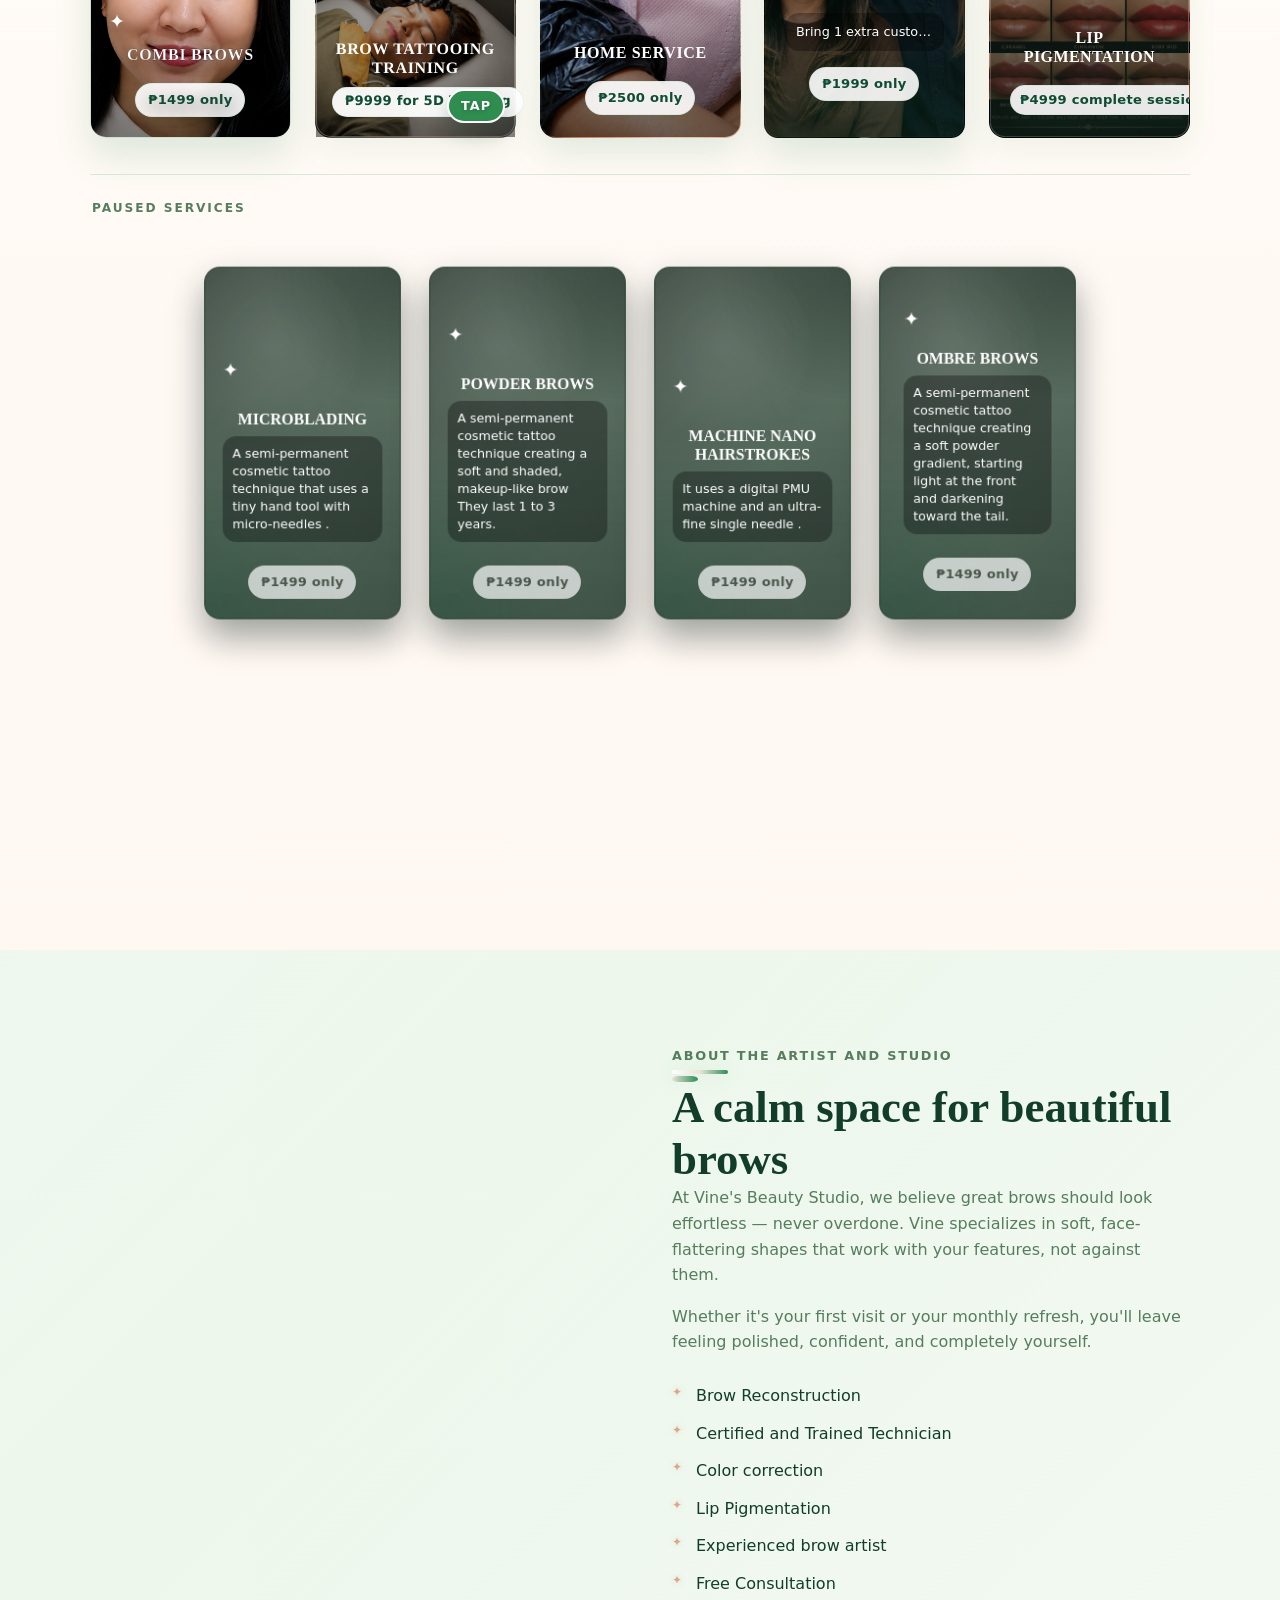
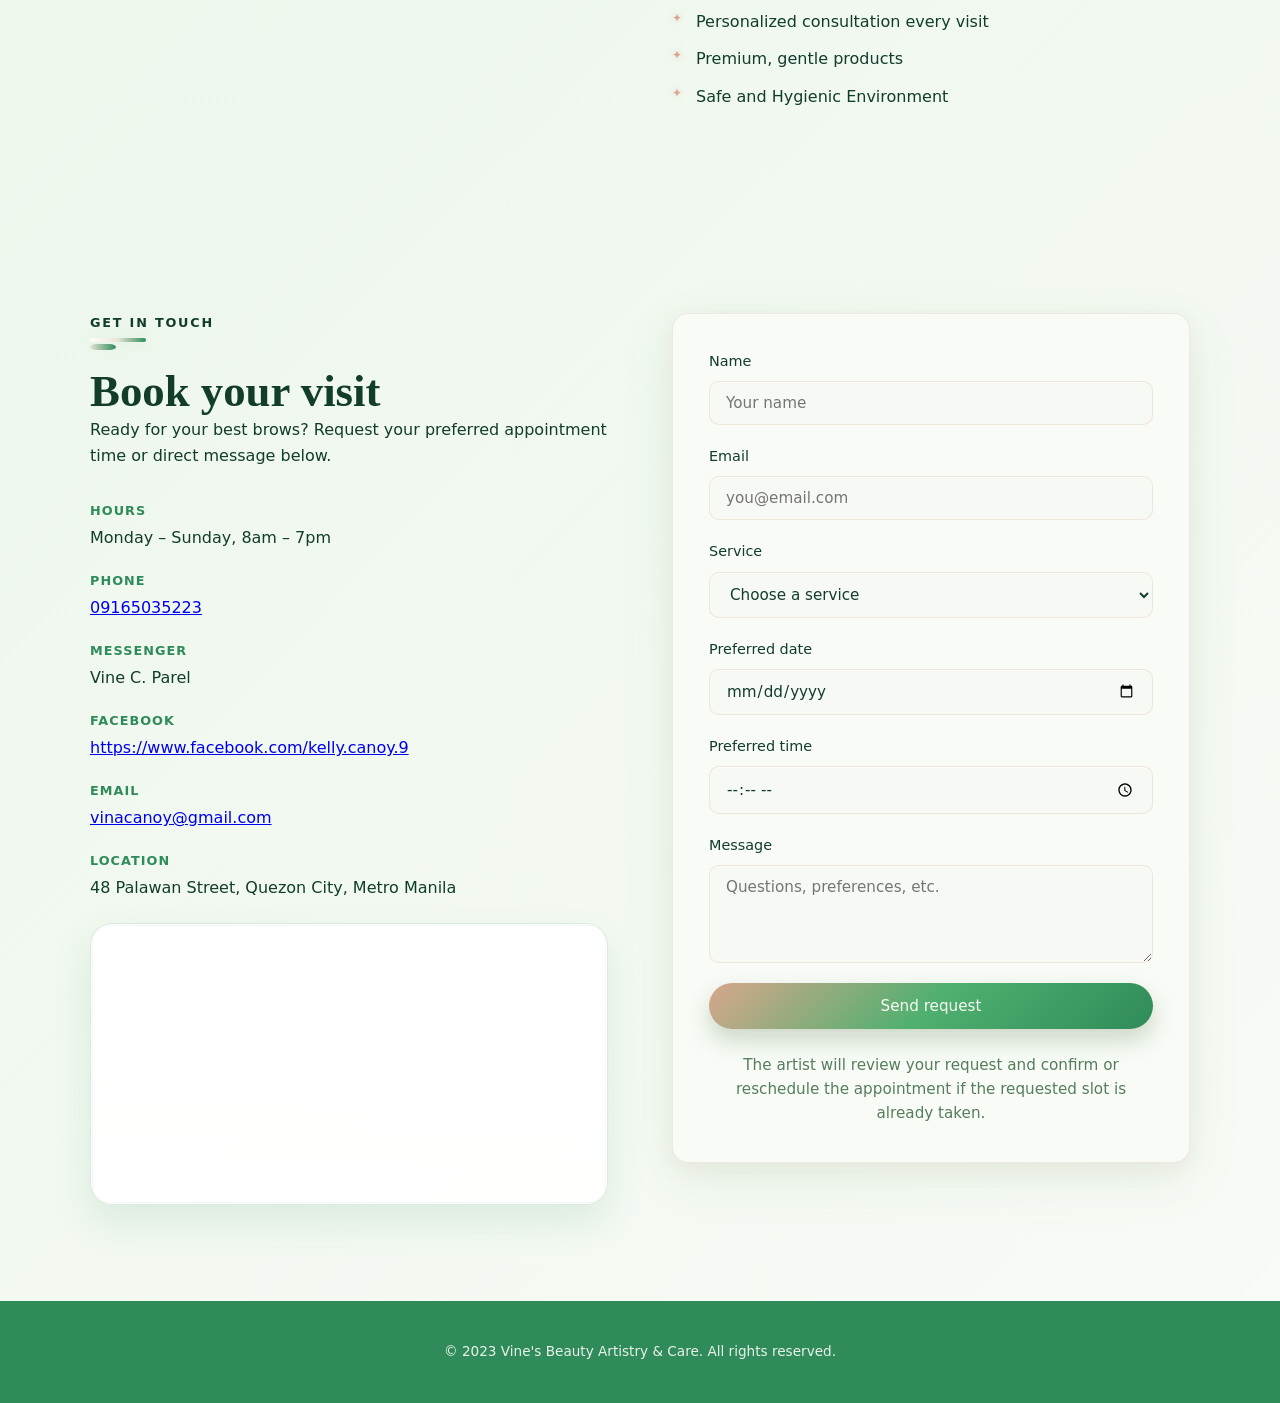
==== commit b34bd873: "Add files via upload" ====
--- a/index.html
+++ b/index.html
@@ -391,7 +391,6 @@
             <textarea id="message" name="message" rows="4" placeholder="Questions, preferences, etc." maxlength="1000"></textarea>
           </label>
           <button type="submit" class="btn btn-primary btn-full" id="booking-submit">Send request</button>
-          <p class="form-hint">We'll send you a confirmation and the artist will reach out to confirm your appointment.</p>
           <p class="form-note" id="form-note" hidden>✓ Thank you! We'll be in touch soon.</p>
           <p class="form-confirmation">The artist will review your request and confirm or reschedule the appointment if the requested slot is already taken.</p>
         </form>
--- a/styles.css
+++ b/styles.css
@@ -2081,7 +2081,7 @@
 /* COMBI BROWS: Light, elegant title and price styling */
 .training-card.combi-card .training-content h3 {
   color: rgba(255, 255, 255, 0.98);
-  font-weight: 700;
+  font-weight: 800;
   letter-spacing: 0.04em;
   text-shadow: 0 4px 18px rgba(0, 0, 0, 0.42);
   margin: 0 0 8px;
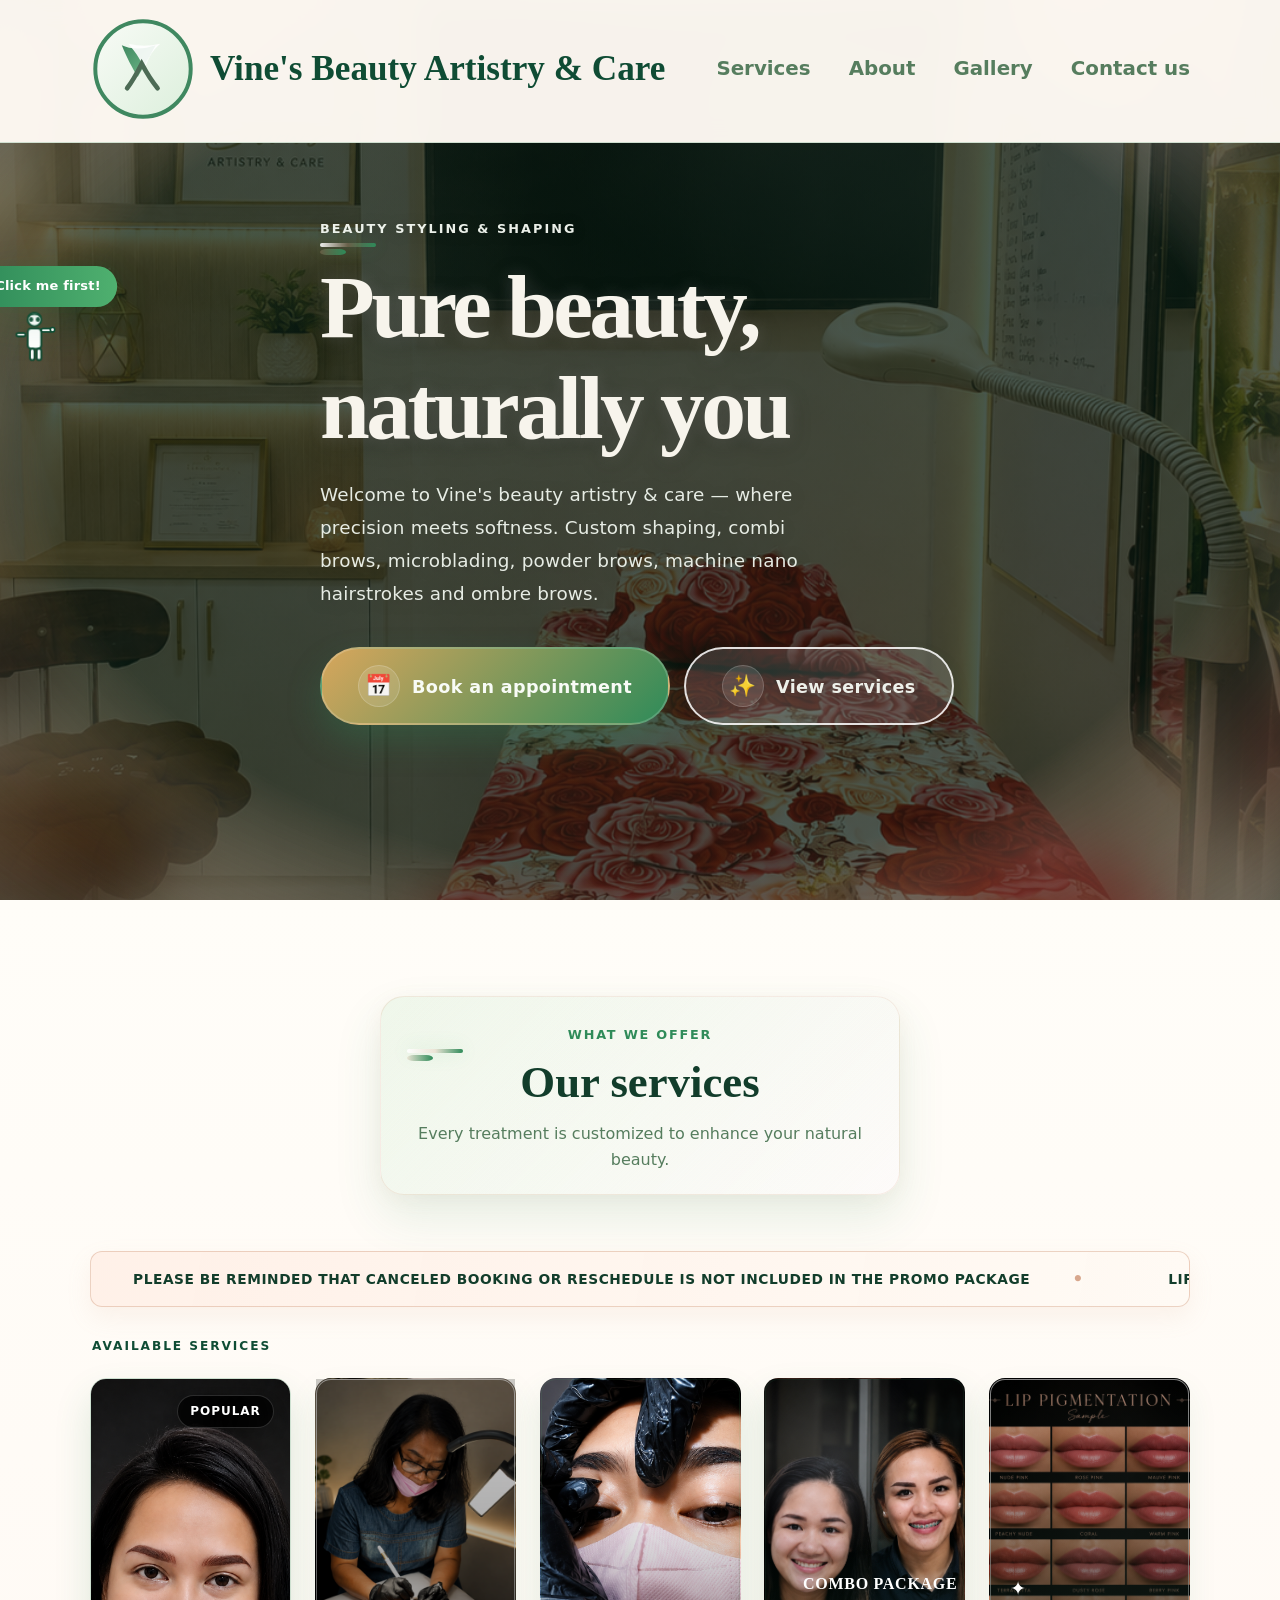
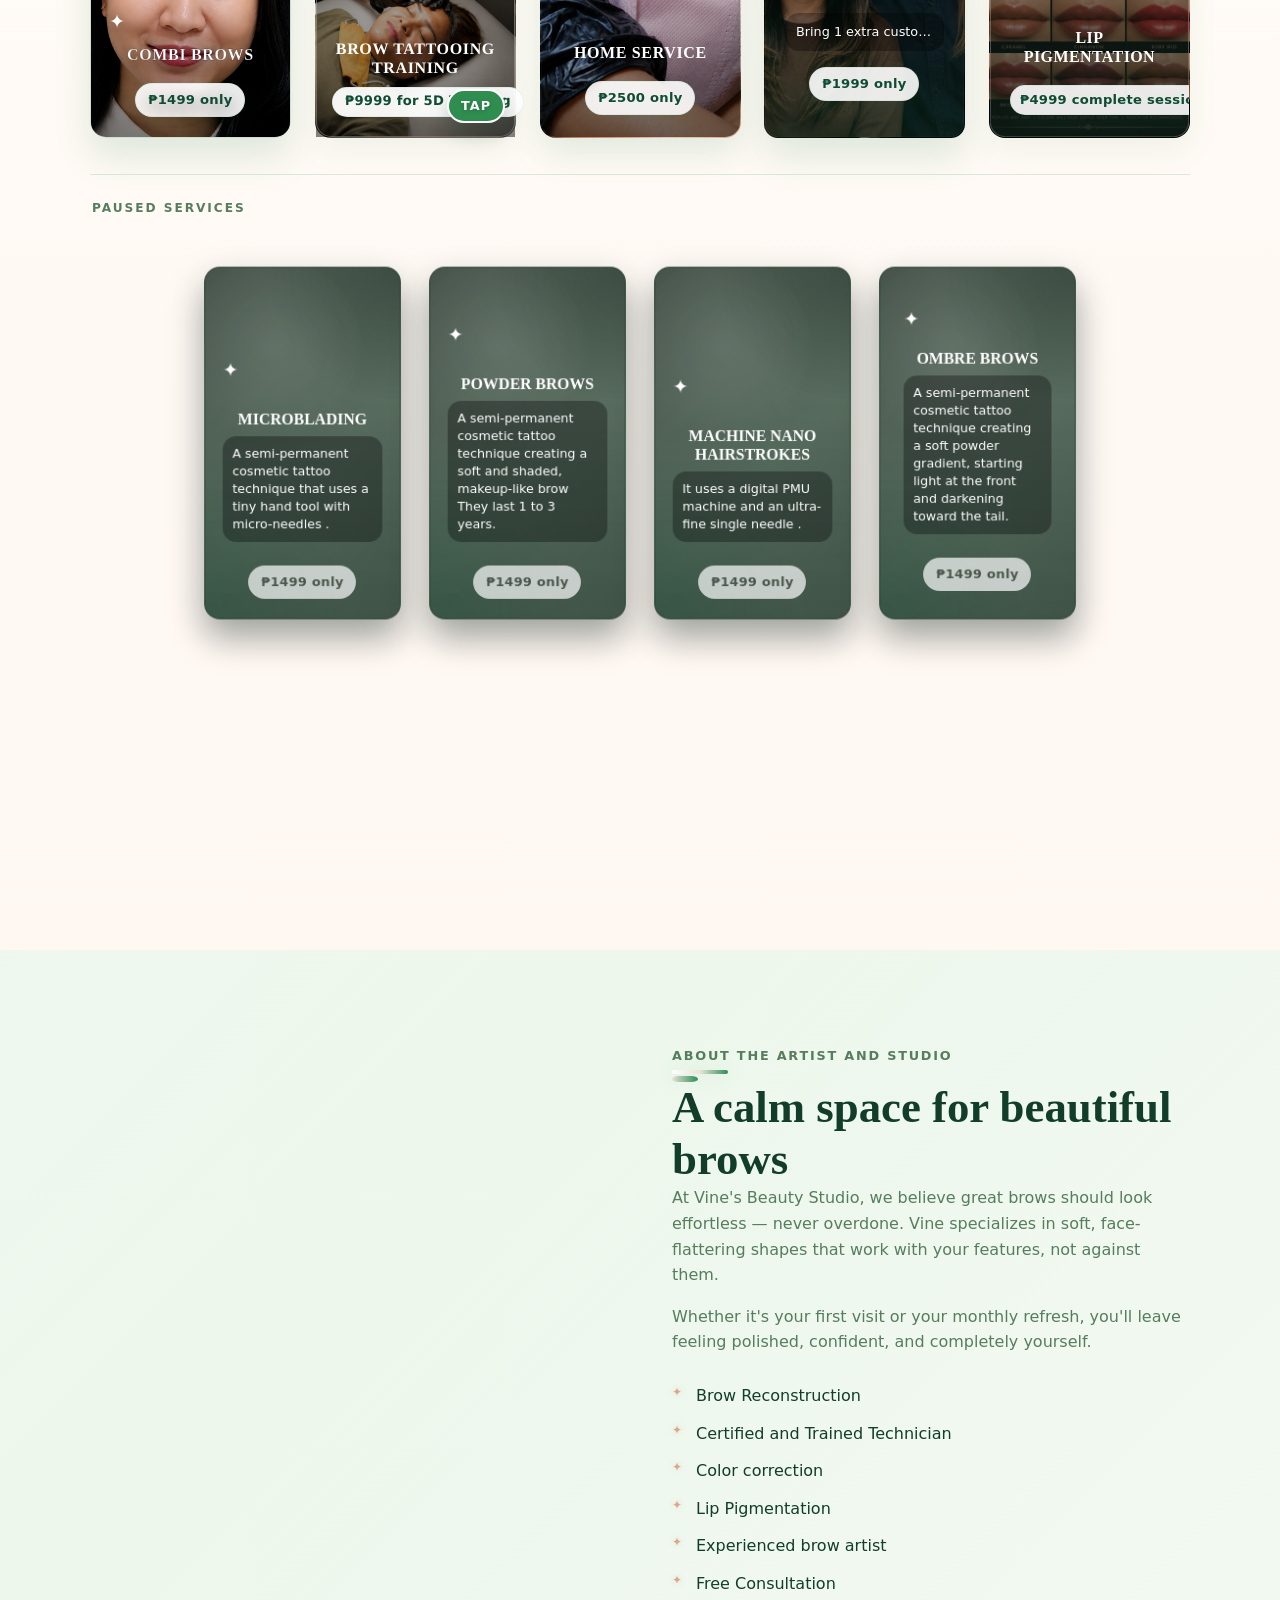
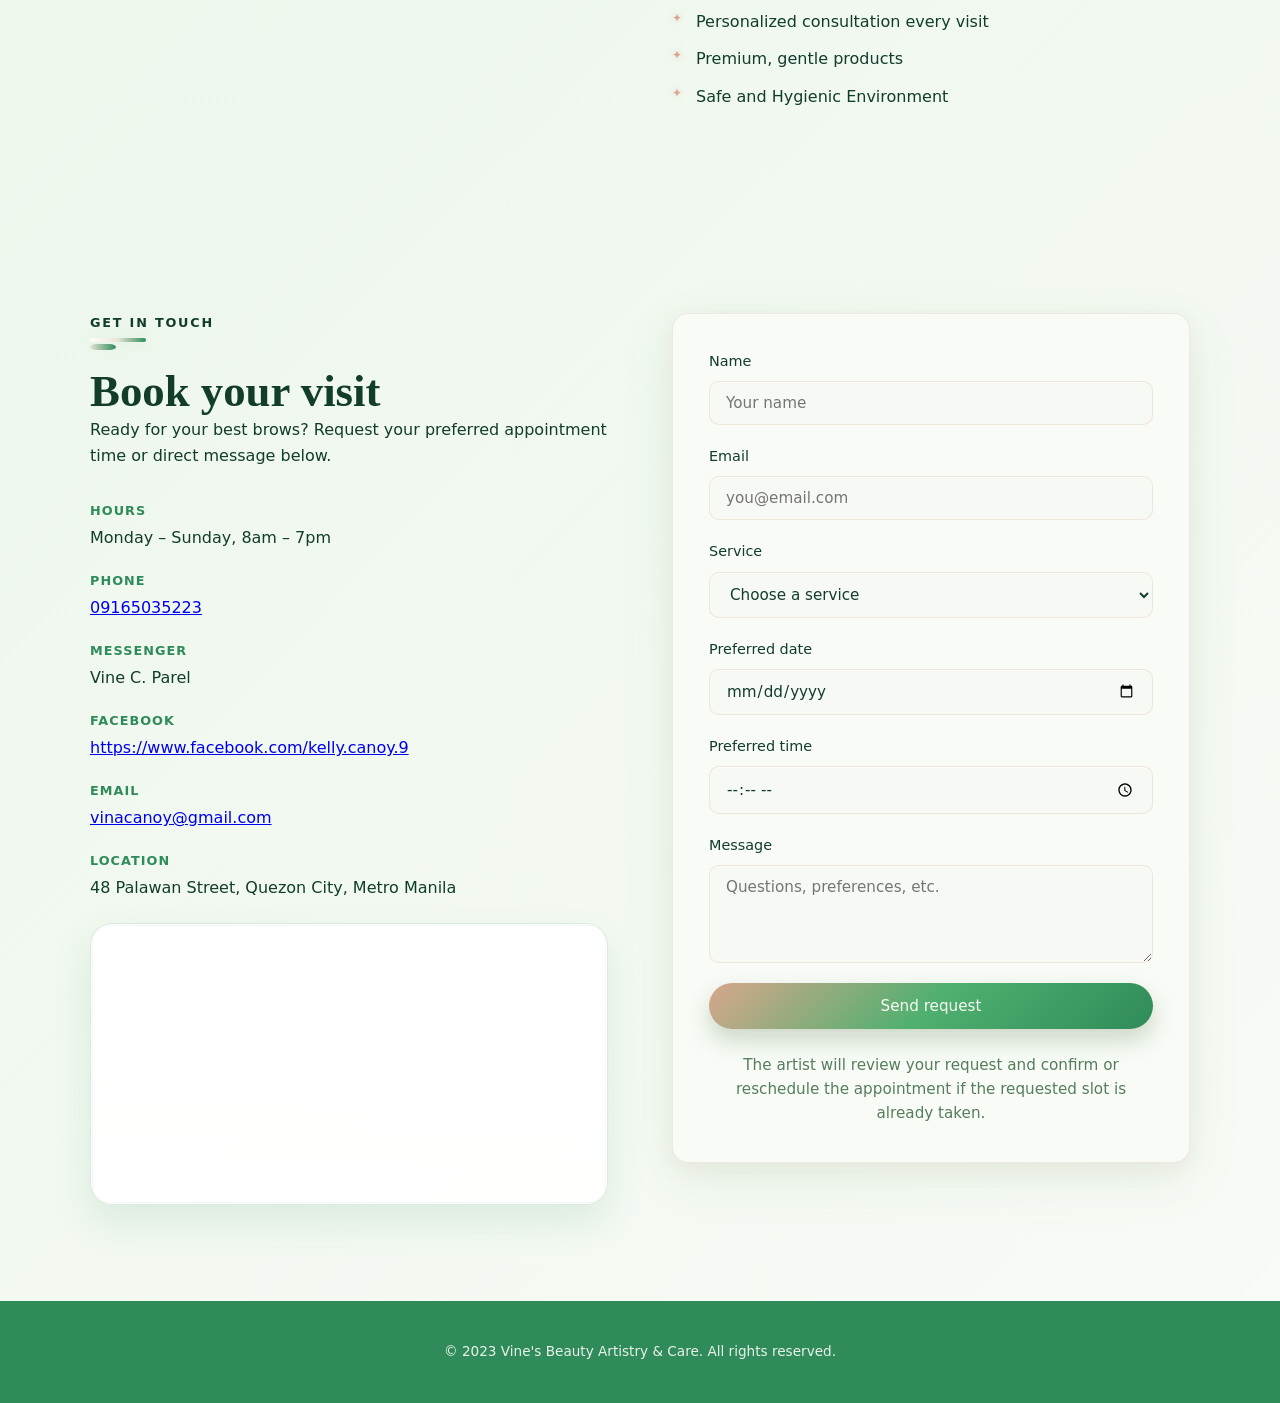
==== commit 510e8902: "Add files via upload" ====
--- a/index.html
+++ b/index.html
@@ -9,7 +9,7 @@
   <meta name="referrer" content="strict-origin-when-cross-origin">
   <meta name="permissions-policy" content="geolocation=(), microphone=(), camera=()">
   <title>Vine's Beauty Artistry & Care</title>
-  <link rel="stylesheet" href="styles.css?v=8">
+  <link rel="stylesheet" href="styles.css?v=9">
   <link rel="preconnect" href="https://fonts.googleapis.com">
   <link rel="preconnect" href="https://fonts.gstatic.com" crossorigin>
   <link href="https://fonts.googleapis.com/css2?family=Cormorant+Garamond:ital,wght@0,400;0,600;1,400&family=Outfit:wght@300;400;500;600&display=swap" rel="stylesheet">
@@ -20,7 +20,7 @@
   <header class="header" id="top">
     <nav class="nav container">
       <a href="#top" class="logo" id="site-logo">
-        <img src="logo/vines beauty.png" alt="Vine's Beauty logo" class="logo-img" onerror="this.onerror=null; this.src='logo/vines-logo-fallback.svg';">
+        <img src="logo/vines-logo-new.png" alt="Vine's Beauty logo" class="logo-img" onerror="this.onerror=null; this.src='logo/vines-logo-fallback.svg';">
         <span>Vine's Beauty Artistry & Care</span>
       </a>
       <button class="nav-toggle" id="nav-toggle" aria-label="Open menu">
@@ -39,7 +39,7 @@
     <div class="logo-preview-backdrop"></div>
     <div class="logo-preview-panel" role="dialog" aria-modal="true">
       <button class="close-logo-preview" id="close-logo-preview" aria-label="Close logo preview">×</button>
-      <img src="logo/vines beauty.png" alt="Vine's logo enlarged preview" class="logo-preview-img" onerror="this.onerror=null; this.src='logo/vines-logo-fallback.svg';">
+      <img src="logo/vines-logo-new.png" alt="Vine's logo enlarged preview" class="logo-preview-img" onerror="this.onerror=null; this.src='logo/vines-logo-fallback.svg';">
     </div>
   </div>
   <main>
@@ -146,16 +146,44 @@
               <span>Lip pigmentation for model start in September 15 to September 30 only</span>
               <span class="promo-notice-divider" aria-hidden="true">•</span>
             </div>
-             <div class="promo-notice-group" aria-hidden="true">
-              <span>Please be reminded that Canceled booking or reschedule is not included in the promo package</span>
-              <span class="promo-notice-divider" aria-hidden="true">•</span>
-            </div>
-             <div class="promo-notice-group" aria-hidden="true">
-              <span>Lip pigmentation for model start in September 15 to September 30 only</span>
-              <span class="promo-notice-divider" aria-hidden="true">•</span>
-            </div>
-            <div class="promo-notice-group" aria-hidden="true">
-              <span>Please be reminded that Canceled booking or reschedule is not included in the promo package</span>
+            <div class="promo-notice-group" aria-hidden="true">
+              <span>Please be reminded that Canceled booking or reschedule is not included in the promo package</span>
+              <span class="promo-notice-divider" aria-hidden="true">•</span>
+            </div>
+            <div class="promo-notice-group" aria-hidden="true">
+              <span>Lip pigmentation for model start in September 15 to September 30 only</span>
+              <span class="promo-notice-divider" aria-hidden="true">•</span>
+            </div>
+            <div class="promo-notice-group" aria-hidden="true">
+              <span>Please be reminded that Canceled booking or reschedule is not included in the promo package</span>
+              <span class="promo-notice-divider" aria-hidden="true">•</span>
+            </div>
+            <div class="promo-notice-group" aria-hidden="true">
+              <span>Lip pigmentation for model start in September 15 to September 30 only</span>
+              <span class="promo-notice-divider" aria-hidden="true">•</span>
+            </div>
+            <div class="promo-notice-group" aria-hidden="true">
+              <span>Please be reminded that Canceled booking or reschedule is not included in the promo package</span>
+              <span class="promo-notice-divider" aria-hidden="true">•</span>
+            </div>
+            <div class="promo-notice-group" aria-hidden="true">
+              <span>Lip pigmentation for model start in September 15 to September 30 only</span>
+              <span class="promo-notice-divider" aria-hidden="true">•</span>
+            </div>
+            <div class="promo-notice-group" aria-hidden="true">
+              <span>Please be reminded that Canceled booking or reschedule is not included in the promo package</span>
+              <span class="promo-notice-divider" aria-hidden="true">•</span>
+            </div>
+            <div class="promo-notice-group" aria-hidden="true">
+              <span>Lip pigmentation for model start in September 15 to September 30 only</span>
+              <span class="promo-notice-divider" aria-hidden="true">•</span>
+            </div>
+            <div class="promo-notice-group" aria-hidden="true">
+              <span>Please be reminded that Canceled booking or reschedule is not included in the promo package</span>
+              <span class="promo-notice-divider" aria-hidden="true">•</span>
+            </div>
+            <div class="promo-notice-group" aria-hidden="true">
+              <span>Lip pigmentation for model start in September 15 to September 30 only</span>
               <span class="promo-notice-divider" aria-hidden="true">•</span>
             </div>
           </div>
--- a/styles.css
+++ b/styles.css
@@ -34,6 +34,11 @@
   scroll-behavior: smooth;
 }
 
+section[id],
+[id] {
+  scroll-margin-top: 110px;
+}
+
 body {
   font-family: 'Outfit', system-ui, sans-serif;
   font-weight: 400;
@@ -157,17 +162,26 @@
 }
  
 .hero .eyebrow {
+  position: relative;
+  z-index: 3;
+  display: inline-block;
   color: rgba(245, 249, 242, 0.96);
   text-shadow: 0 1px 14px rgba(0, 0, 0, 0.28);
   letter-spacing: 0.16em;
-  opacity: 0;
-  transform: translateY(10px);
-  transition: opacity 0.6s ease 0.14s, transform 0.6s ease 0.14s;
+  opacity: 1;
+  transform: none;
+  margin-bottom: 14px;
+  transition: opacity 0.3s ease, transform 0.3s ease;
 }
  
 .hero.animate .eyebrow {
   opacity: 1;
-  transform: translateY(0);
+  transform: none;
+}
+
+.hero .eyebrow::before,
+.hero .eyebrow::after {
+  z-index: 1;
 }
 
 .eyebrow::before {
@@ -612,7 +626,7 @@
 /* ensure hero content sits above the background layers */
 .hero-content {
   position: relative;
-  z-index: 2;
+  z-index: 3;
 }
 
 @media (max-width: 900px) {
@@ -951,7 +965,8 @@
 .promo-notice-track {
   display: flex;
   width: max-content;
-  animation: promoNoticeLoop 40s linear infinite normal;
+  min-width: fit-content;
+  animation: promoNoticeLoop 40s linear infinite;
   will-change: transform;
 }
 
@@ -982,22 +997,18 @@
   to { transform: translate3d(-50%, 0, 0); }
 }
 
-@media (prefers-reduced-motion: reduce) {
-  .promo-notice-track {
-    animation: none;
-    width: 100%;
-  }
-
-  .promo-notice-track .promo-notice-group[aria-hidden="true"] {
-    display: none;
-  }
-
+@media (max-width: 600px) {
   .promo-notice-group {
-    width: 100%;
-    box-sizing: border-box;
-    justify-content: center;
-  }
-}
+    gap: 20px;
+    padding-inline: 18px;
+  }
+
+  .promo-notice-group span {
+    font-size: 0.72rem;
+    letter-spacing: 0.03em;
+  }
+}
+
 
 /* Ensure all service cards share a consistent baseline height and layout */
 .service-card {
